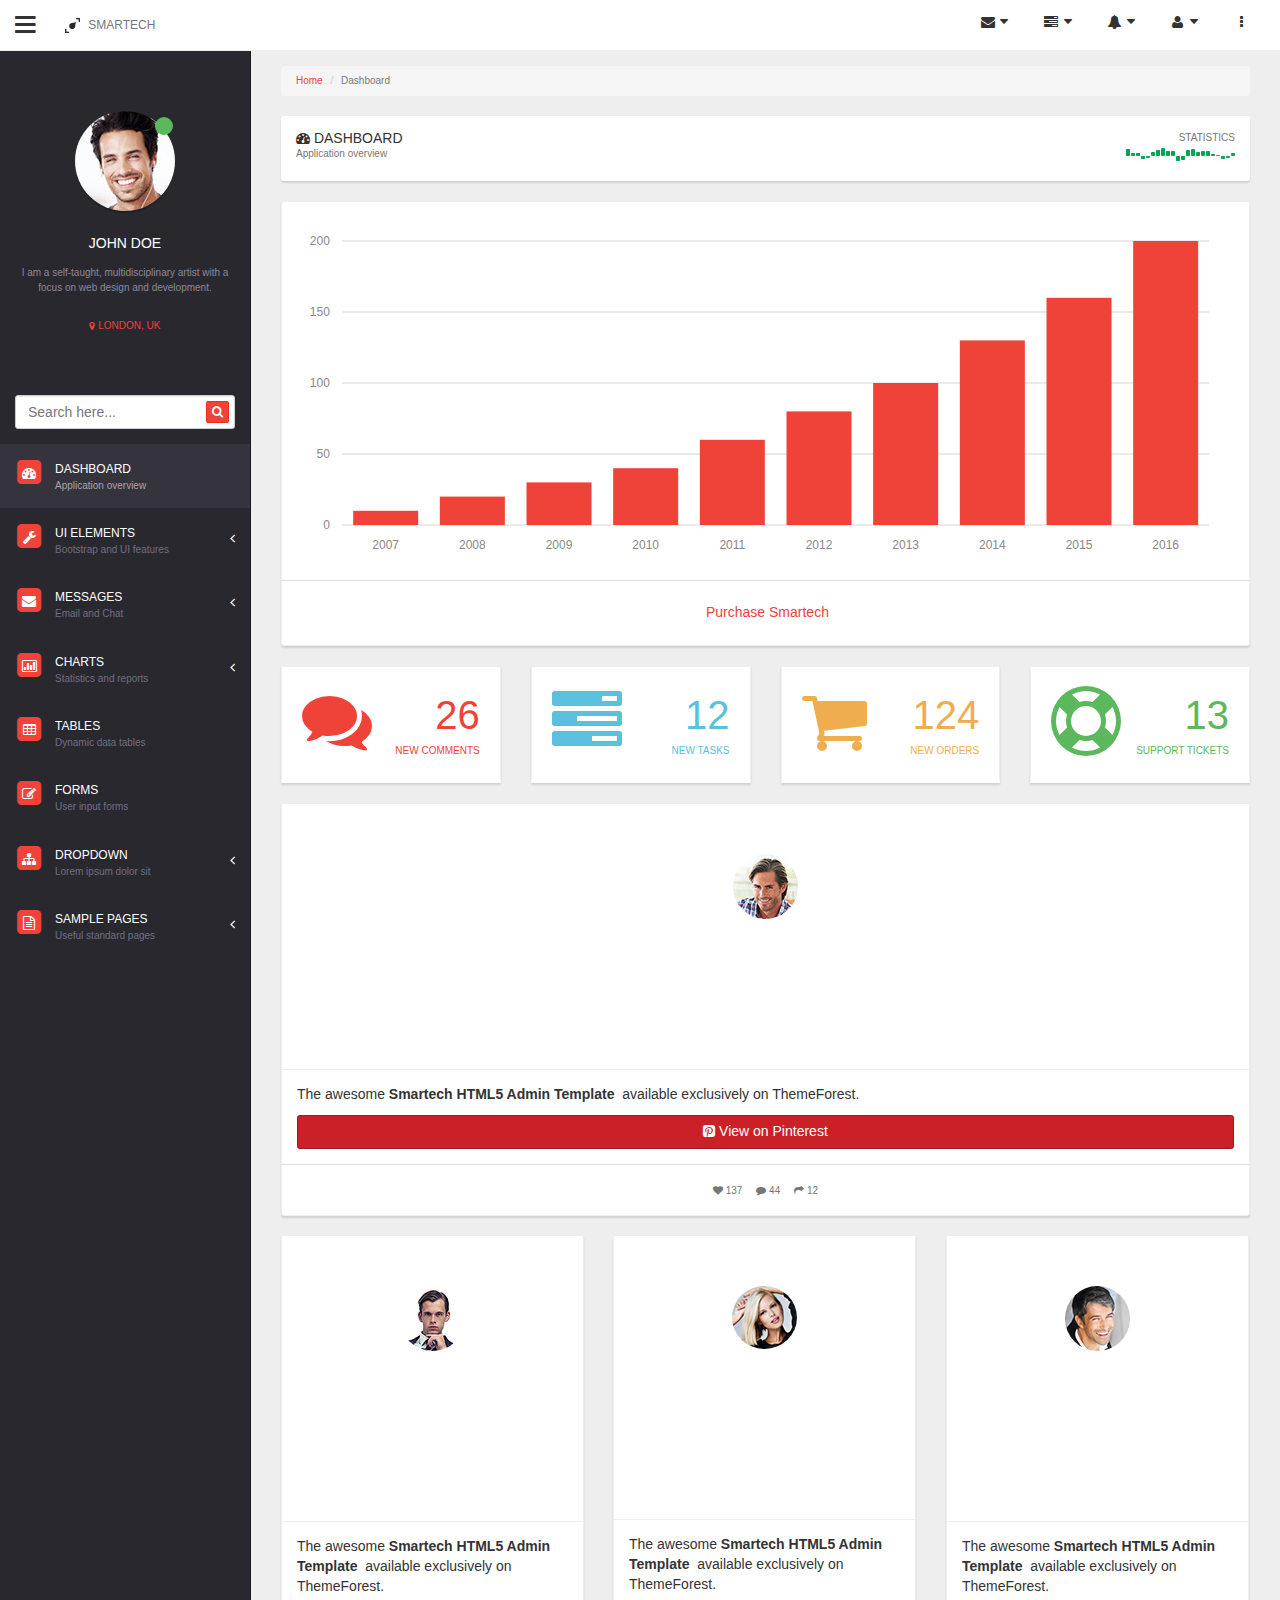
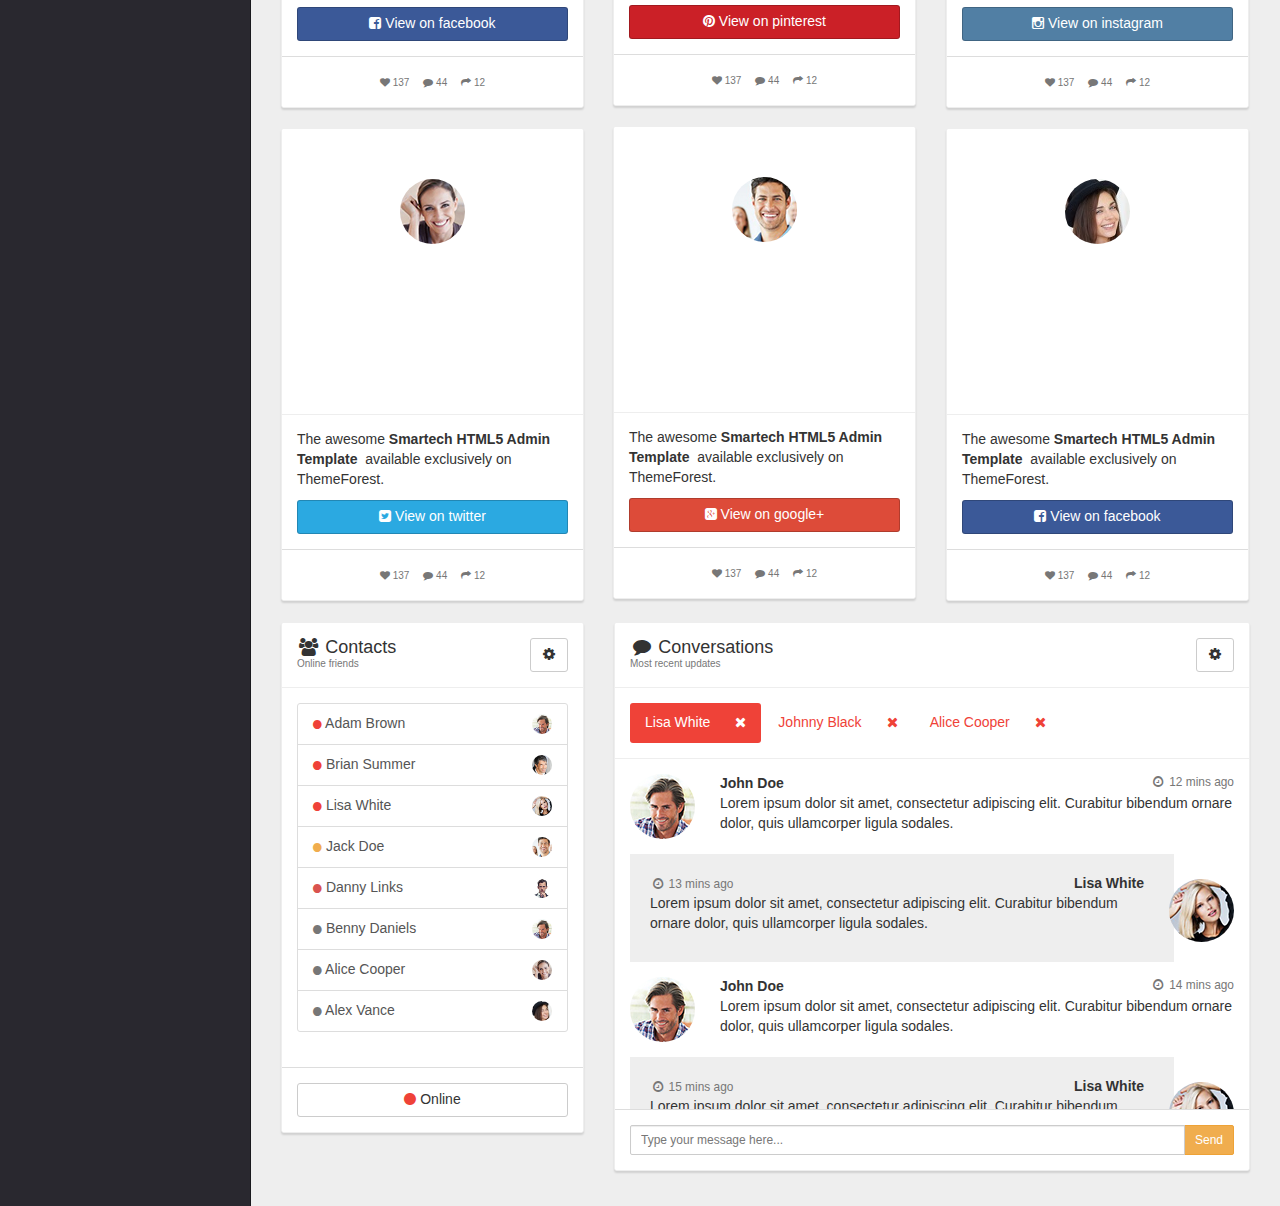
==== index.html @ 8e0b8023 "intial commit" ====
<!DOCTYPE html>
<html lang="en">

    <head>

        <meta charset="utf-8">
        <meta http-equiv="X-UA-Compatible" content="IE=edge">
        <meta name="viewport" content="width=device-width, initial-scale=1">
        <meta name="description" content="">
        <meta name="author" content="Alex Grozav">

        <title>Smartech - Responsive Admin Template</title>

        <!-- Favicon -->
        <link rel="shortcut icon" href="favicon.ico" type="image/x-icon">
        <link rel="icon" href="favicon.ico" type="image/x-icon">

        <!-- Bootstrap Core CSS -->
        <link href="css/bootstrap.css" rel="stylesheet">
        <link href="css/plugins/social-buttons.css" rel="stylesheet">


        <!-- MetisMenu CSS -->
        <link href="css/plugins/metisMenu/metisMenu.min.css" rel="stylesheet">

        <!-- Timeline CSS -->
        <link href="css/plugins/timeline.css" rel="stylesheet">

        <!-- Custom CSS -->
        <link href="css/smartech.css" rel="stylesheet">

        <!-- Morris Charts CSS -->
        <link href="css/plugins/morris.css" rel="stylesheet">

        <!-- Custom Fonts -->
        <link href="font-awesome/css/font-awesome.min.css" rel="stylesheet" type="text/css">

        <!-- Animate CSS -->
        <link href="css/animate.css" rel="stylesheet">

        <!-- HTML5 Shim and Respond.js IE8 support of HTML5 elements and media queries -->
        <!-- WARNING: Respond.js doesn't work if you view the page via file:// -->
        <!--[if lt IE 9]>
            <script src="https://oss.maxcdn.com/libs/html5shiv/3.7.0/html5shiv.js"></script>
            <script src="https://oss.maxcdn.com/libs/respond.js/1.4.2/respond.min.js"></script>
        <![endif]-->

    </head>

    <body>

        <div id="wrapper">

            <!-- Navigation -->
            <nav class="navbar navbar-default navbar-static-top" role="navigation" style="margin-bottom: 0">
                <div class="navbar-header">
                    <button type="button" class="navbar-toggle" data-toggle="collapse" data-target=".navbar-collapse">
                        <span class="sr-only">Toggle navigation</span>
                        <span class="icon-bar"></span>
                        <span class="icon-bar"></span>
                        <span class="icon-bar"></span>
                    </button>
                    <a class="sidebar-toggle hidden-xs" href="javascript:void(0);"><i class="fa fa-bars fa-2x"></i></a>
                    <a class="navbar-brand" href="index.html"><img src="img/logo.png" alt="Smartech" /> SMARTECH</a>
                </div>
                <!-- /.navbar-header -->

                <ul class="nav navbar-top-links navbar-right">
                    <li class="dropdown">
                        <a class="dropdown-toggle" data-toggle="dropdown" href="#">
                            <i class="fa fa-envelope fa-fw"></i> <i class="fa fa-caret-down"></i>
                        </a>
                        <ul class="dropdown-menu dropdown-messages">
                            <li>
                                <a href="#">
                                    <div class="media">
                                        <div class="pull-left">
                                            <img class="media-object img-circle" src="img/profile-6.jpg" alt="Message Profile Picture">
                                        </div>
                                        <div class="media-body">
                                            <div>
                                                <strong>John Smith</strong>
                                            </div>
                                            <div class="dropdown-messages-excerpt">Lorem ipsum dolor sit amet, consectetur adipiscing elit. </div>
                                            <span class="dropdown-small pull-right text-muted">
                                                <em>3 hours</em>
                                            </span>
                                        </div>
                                    </div>
                                </a>
                            </li>
                            <li class="divider"></li>
                            <li>
                                <a href="#">
                                    <div class="media">
                                        <div class="pull-left">
                                            <img class="media-object img-circle" src="img/profile-2.jpg" alt="Message Profile Picture">
                                        </div>
                                        <div class="media-body">
                                            <div>
                                                <strong>John Smith</strong>
                                            </div>
                                            <div class="dropdown-messages-excerpt">Lorem ipsum dolor sit amet, consectetur adipiscing elit. </div>
                                            <span class="dropdown-small pull-right text-muted">
                                                <em>Yesterday</em>
                                            </span>
                                        </div>
                                    </div>
                                </a>
                            </li>
                            <li class="divider"></li>
                            <li>
                                <a href="#">
                                    <div class="media">
                                        <div class="pull-left">
                                            <img class="media-object img-circle" src="img/profile-3.jpg" alt="Message Profile Picture">
                                        </div>
                                        <div class="media-body">
                                            <div>
                                                <strong>John Smith</strong>
                                            </div>
                                            <div class="dropdown-messages-excerpt">Lorem ipsum dolor sit amet, consectetur adipiscing elit. </div>
                                            <span class="dropdown-small pull-right text-muted">
                                                <em>Yesterday</em>
                                            </span>
                                        </div>
                                    </div>
                                </a>
                            </li>
                            <li class="divider"></li>
                            <li>
                                <a class="text-center dropdown-button" href="inbox.html">
                                    Read All Messages
                                    <i class="fa fa-angle-right"></i>
                                </a>
                            </li>
                        </ul>
                        <!-- /.dropdown-messages -->
                    </li>
                    <!-- /.dropdown -->
                    <li class="dropdown">
                        <a class="dropdown-toggle" data-toggle="dropdown" href="#">
                            <i class="fa fa-tasks fa-fw"></i> <i class="fa fa-caret-down"></i>
                        </a>
                        <ul class="dropdown-menu dropdown-tasks">
                            <li>
                                <a href="#">
                                    <div>
                                        <p>
                                            <strong>Task 1</strong>
                                            <span class="dropdown-small pull-right text-muted">40% Complete</span>
                                        </p>
                                        <div class="progress progress-sm progress-striped active">
                                            <div class="progress-bar progress-bar-danger" role="progressbar" aria-valuenow="40" aria-valuemin="0" aria-valuemax="100" style="width: 40%">
                                                <span class="sr-only">40% Complete (success)</span>
                                            </div>
                                        </div>
                                    </div>
                                </a>
                            </li>
                            <li class="divider"></li>
                            <li>
                                <a href="#">
                                    <div>
                                        <p>
                                            <strong>Task 2</strong>
                                            <span class="dropdown-small pull-right text-muted">20% Complete</span>
                                        </p>
                                        <div class="progress progress-sm progress-striped active">
                                            <div class="progress-bar progress-bar-success" role="progressbar" aria-valuenow="20" aria-valuemin="0" aria-valuemax="100" style="width: 20%">
                                                <span class="sr-only">20% Complete</span>
                                            </div>
                                        </div>
                                    </div>
                                </a>
                            </li>
                            <li class="divider"></li>
                            <li>
                                <a href="#">
                                    <div>
                                        <p>
                                            <strong>Task 3</strong>
                                            <span class="dropdown-small pull-right text-muted">60% Complete</span>
                                        </p>
                                        <div class="progress progress-sm progress-striped active">
                                            <div class="progress-bar progress-bar-warning" role="progressbar" aria-valuenow="60" aria-valuemin="0" aria-valuemax="100" style="width: 60%">
                                                <span class="sr-only">60% Complete (warning)</span>
                                            </div>
                                        </div>
                                    </div>
                                </a>
                            </li>
                            <li class="divider"></li>
                            <li>
                                <a href="#">
                                    <div>
                                        <p>
                                            <strong>Task 4</strong>
                                            <span class="dropdown-small pull-right text-muted">80% Complete</span>
                                        </p>
                                        <div class="progress progress-sm progress-striped active">
                                            <div class="progress-bar progress-bar-info" role="progressbar" aria-valuenow="80" aria-valuemin="0" aria-valuemax="100" style="width: 80%">
                                                <span class="sr-only">80% Complete (danger)</span>
                                            </div>
                                        </div>
                                    </div>
                                </a>
                            </li>
                            <li class="divider"></li>
                            <li>
                                <a class="text-center dropdown-button" href="#">
                                    See All Tasks
                                    <i class="fa fa-angle-right"></i>
                                </a>
                            </li>
                        </ul>
                        <!-- /.dropdown-tasks -->
                    </li>
                    <!-- /.dropdown -->
                    <li class="dropdown">
                        <a class="dropdown-toggle" data-toggle="dropdown" href="#">
                            <i class="fa fa-bell fa-fw"></i> <i class="fa fa-caret-down"></i>
                        </a>
                        <ul class="dropdown-menu dropdown-alerts">
                            <li>
                                <a href="#">
                                    <div>
                                        <i class="fa fa-comment fa-fw"></i> New Comment
                                        <span class="dropdown-small pull-right text-muted small">4 minutes ago</span>
                                    </div>
                                </a>
                            </li>
                            <li class="divider"></li>
                            <li>
                                <a href="#">
                                    <div>
                                        <i class="fa fa-twitter fa-fw"></i> 3 New Followers
                                        <span class="dropdown-small pull-right text-muted small">12 minutes ago</span>
                                    </div>
                                </a>
                            </li>
                            <li class="divider"></li>
                            <li>
                                <a href="#">
                                    <div>
                                        <i class="fa fa-envelope fa-fw"></i> Message Sent
                                        <span class="dropdown-small pull-right text-muted small">4 minutes ago</span>
                                    </div>
                                </a>
                            </li>
                            <li class="divider"></li>
                            <li>
                                <a href="#">
                                    <div>
                                        <i class="fa fa-tasks fa-fw"></i> New Task
                                        <span class="dropdown-small pull-right text-muted small">4 minutes ago</span>
                                    </div>
                                </a>
                            </li>
                            <li class="divider"></li>
                            <li>
                                <a href="#">
                                    <div>
                                        <i class="fa fa-upload fa-fw"></i> Server Rebooted
                                        <span class="pull-right text-muted small">4 minutes ago</span>
                                    </div>
                                </a>
                            </li>
                            <li class="divider"></li>
                            <li>
                                <a class="text-center dropdown-button" href="#">
                                    See All Alerts
                                    <i class="fa fa-angle-right"></i>
                                </a>
                            </li>
                        </ul>
                        <!-- /.dropdown-alerts -->
                    </li>
                    <!-- /.dropdown -->
                    <li class="dropdown">
                        <a class="dropdown-toggle" data-toggle="dropdown" href="#">
                            <i class="fa fa-user fa-fw"></i> <i class="fa fa-caret-down"></i>
                        </a>
                        <ul class="dropdown-menu dropdown-user">
                            <li><a href="#"><i class="fa fa-user fa-fw"></i> User Profile</a>
                            </li>
                            <li><a href="#"><i class="fa fa-gear fa-fw"></i> Settings</a>
                            </li>
                            <li class="divider"></li>
                            <li><a href="login.html" class="dropdown-button"><i class="fa fa-sign-out fa-fw"></i> Logout</a>
                            </li>
                        </ul>
                        <!-- /.dropdown-user -->
                    </li>
                    <!-- /.dropdown -->

                    <li>
                        <a id="toggle-right-sidebar" href="#">
                            <i class="fa fa-ellipsis-v fa-fw"></i>
                        </a>
                        <!-- /.dropdown-user -->
                    </li>
                    <!-- /.dropdown -->
                </ul>
                <!-- /.navbar-top-links -->


                <div class="sidebar-right">
                    <div class="sidebar-right-content">
                        <h5 class="sidebar-right-heading sidebar-right-heading-first text-uppercase text-xs">Contacts</h5>

                        <ul class="list-unstyled margin-none">
                            <li class="sidebar-contact-wrapper"> 
                                <a class="sidebar-contact" href="#">
                                    <img src="img/profile-6.jpg" height="20" width="20" class="img-circle pull-right">
                                    <i class="fa fa-circle text-xs text-primary"></i>
                                    Adam Brown
                                </a>
                            </li>
                            <li class="sidebar-contact-wrapper">
                                <a class="sidebar-contact" href="#">
                                    <img src="img/profile-3.jpg" height="20" width="20" class="img-circle pull-right">
                                    <i class="fa fa-circle text-xs text-primary"></i>
                                    Brian Summer
                                </a>
                            </li>
                            <li class="sidebar-contact-wrapper">
                                <a class="sidebar-contact" href="#">
                                    <img src="img/profile-2.jpg" height="20" width="20" class="img-circle pull-right">
                                    <i class="fa fa-circle text-xs text-primary"></i>
                                    Lisa White
                                </a>
                            </li>
                            <li class="sidebar-contact-wrapper">
                                <a class="sidebar-contact" href="#">
                                    <img src="img/profile-4.jpg" height="20" width="20" class="img-circle pull-right">
                                    <i class="fa fa-circle text-xs text-warning"></i>
                                    Jack Doe
                                </a>
                            </li>
                            <li class="sidebar-contact-wrapper">
                                <a class="sidebar-contact" href="#">
                                    <img src="img/profile-5.jpg" height="20" width="20" class="img-circle pull-right">
                                    <i class="fa fa-circle text-xs text-danger"></i>
                                    Danny Links
                                </a>
                            </li>
                            <li class="sidebar-contact-wrapper">
                                <a class="sidebar-contact" href="#">
                                    <img src="img/profile-7.jpg" height="20" width="20" class="img-circle pull-right">
                                    <i class="fa fa-circle text-xs text-muted"></i>
                                    Alice Cooper
                                </a>
                            </li>
                            <li class="sidebar-contact-wrapper">
                                <a class="sidebar-contact" href="#">
                                    <img src="img/profile-8.jpg" height="20" width="20" class="img-circle pull-right">
                                    <i class="fa fa-circle text-xs text-muted"></i>
                                    Alex Vance
                                </a>
                            </li>
                        </ul>

                        <h5 class="sidebar-right-heading text-uppercase text-xs">Unfinished Tasks</h5>
                        <ul class="list-unstyled margin-top">
                            <li>
                                <div>
                                    <p>
                                        <strong>Task 1</strong>
                                        <span class="dropdown-small pull-right text-muted">40% Complete</span>
                                    </p>
                                    <div class="progress progress-xs progress-striped active">
                                        <div class="progress-bar progress-bar-success" role="progressbar" aria-valuenow="40" aria-valuemin="0" aria-valuemax="100" style="width: 40%">
                                            <span class="sr-only">40% Complete (success)</span>
                                        </div>
                                    </div>
                                </div>
                            </li>
                            <li>
                                <div>
                                    <p>
                                        <strong>Task 2</strong>
                                        <span class="dropdown-small pull-right text-muted">20% Complete</span>
                                    </p>
                                    <div class="progress progress-xs progress-striped active">
                                        <div class="progress-bar progress-bar-info" role="progressbar" aria-valuenow="20" aria-valuemin="0" aria-valuemax="100" style="width: 20%">
                                            <span class="sr-only">20% Complete</span>
                                        </div>
                                    </div>
                                </div>
                            </li>
                            <li>
                                <div>
                                    <p>
                                        <strong>Task 3</strong>
                                        <span class="dropdown-small pull-right text-muted">60% Complete</span>
                                    </p>
                                    <div class="progress progress-xs progress-striped active">
                                        <div class="progress-bar progress-bar-warning" role="progressbar" aria-valuenow="60" aria-valuemin="0" aria-valuemax="100" style="width: 60%">
                                            <span class="sr-only">60% Complete (warning)</span>
                                        </div>
                                    </div>
                                </div>
                            </li>
                            <li>
                                <div>
                                    <p>
                                        <strong>Task 4</strong>
                                        <span class="dropdown-small pull-right text-muted">80% Complete</span>
                                    </p>
                                    <div class="progress progress-xs progress-striped active">
                                        <div class="progress-bar progress-bar-danger" role="progressbar" aria-valuenow="80" aria-valuemin="0" aria-valuemax="100" style="width: 80%">
                                            <span class="sr-only">80% Complete (danger)</span>
                                        </div>
                                    </div>
                                </div>
                            </li>
                        </ul>
                        <h5 class="sidebar-right-heading text-uppercase text-xs">Recent Activities</h5>
                        <div>
                            <uL class="list-unstyled">
                                <li class="sidebar-notification">
                                    <a href="#">
                                        <i class="fa fa-comment fa-fw"></i> New Comment
                                    </a>
                                </li>
                                <li class="sidebar-notification">
                                    <a href="#">
                                        <i class="fa fa-twitter fa-fw"></i> 3 New Followers
                                    </a>
                                </li>
                                <li class="sidebar-notification">
                                    <a href="#">
                                        <i class="fa fa-envelope fa-fw"></i> Message Sent
                                    </a>
                                </li>
                                <li class="sidebar-notification">
                                    <a href="#">
                                        <i class="fa fa-tasks fa-fw"></i> New Task
                                    </a>
                                </li>
                                <li class="sidebar-notification">
                                    <a href="#">
                                        <i class="fa fa-upload fa-fw"></i> Server Rebooted
                                    </a>
                                </li>
                                <li class="sidebar-notification">
                                    <a href="#">
                                        <i class="fa fa-warning fa-fw"></i> Server Not Responding
                                    </a>
                                </li>
                                <li class="sidebar-notification">
                                    <a href="#">
                                        <i class="fa fa-shopping-cart fa-fw"></i> New Order Placed
                                    </a>
                                </li>
                                <li class="sidebar-notification">
                                    <a href="#">
                                        <i class="fa fa-money fa-fw"></i> Payment Received
                                    </a>
                                </li>
                            </ul>
                        </div>
                    </div>
                </div>

                <div class="navbar-default sidebar" role="navigation">
                    <div class="sidebar-nav navbar-collapse">
                        <ul class="nav" id="side-menu">
                            <li class="sidebar-profile text-center">
                                <span class="sidebar-profile-picture">
                                    <span class="sidebar-profile-status"></span>
                                    <img src="img/profile.jpg" alt="Profile Picture"/>
                                </span>
                                <h3 class="sidebar-profile-name">JOHN DOE</h3>
                                <p class="sidebar-profile-description">
                                    I am a self-taught, multidisciplinary artist 
                                    with a focus on web design and development.
                                </p>
                                <span class="sidebar-profile-location text-primary"><i class="fa fa-map-marker"></i> London, UK</span>
                            </li>                            
                            <li class="sidebar-search">
                                <a class="sidebar-search-collapse" href="javascript:void(0);">
                                    <span class="sidebar-item-icon fa-stack">
                                        <i class="fa fa-square fa-stack-2x text-primary"></i>
                                        <i class="fa fa-search fa-stack-1x fa-inverse"></i>
                                    </span>
                                    <span class="sidebar-item-title">Dashboard</span>
                                    <span class="sidebar-item-subtitle">Application overview</span>
                                </a>
                                <button class="btn btn-primary btn-xs sidebar-search-button" type="button">
                                    <i class="fa fa-search"></i>
                                </button>
                                <input type="text" class="form-control" placeholder="Search here...">
                                <!-- /input-group -->
                            </li>
                            <li>
                                <a class="active" href="index.html">
                                    <span class="sidebar-item-icon fa-stack">
                                        <i class="fa fa-square fa-stack-2x text-primary"></i>
                                        <i class="fa fa-dashboard fa-stack-1x fa-inverse"></i>
                                    </span>
                                    <span class="sidebar-item-title">Dashboard</span>
                                    <span class="sidebar-item-subtitle">Application overview</span>
                                </a>
                            </li>
                            <li>
                                <a href="#">
                                    <span class="sidebar-item-icon fa-stack ">
                                        <i class="fa fa-square fa-stack-2x text-primary"></i>
                                        <i class="fa fa-wrench fa-stack-1x fa-inverse"></i>
                                    </span>
                                    <span class="sidebar-item-arrow fa arrow"></span>
                                    <span class="sidebar-item-title">UI Elements</span>
                                    <span class="sidebar-item-subtitle">Bootstrap and UI features</span>
                                </a>
                                <ul class="nav nav-second-level">
                                    <li>
                                        <a href="panels-wells.html">Panels and Wells</a>
                                    </li>
                                    <li>
                                        <a href="buttons.html">Buttons</a>
                                    </li>
                                    <li>
                                        <a href="notifications.html">Notifications</a>
                                    </li>
                                    <li>
                                        <a href="typography.html">Typography</a>
                                    </li>
                                    <li>
                                        <a href="grid.html">Grid</a>
                                    </li>
                                </ul>
                                <!-- /.nav-second-level -->
                            </li>
                            <li>
                                <a href="#">
                                    <span class="sidebar-item-icon fa-stack ">
                                        <i class="fa fa-square fa-stack-2x text-primary"></i>
                                        <i class="fa fa-envelope fa-stack-1x fa-inverse"></i>
                                    </span>
                                    <span class="sidebar-item-arrow fa arrow"></span>
                                    <span class="sidebar-item-title">Messages</span>
                                    <span class="sidebar-item-subtitle">Email and Chat</span>
                                </a>
                                <ul class="nav nav-second-level">
                                    <li>
                                        <a href="inbox.html">Inbox</a>
                                    </li>
                                    <li>
                                        <a href="compose.html">Compose</a>
                                    </li>
                                    <li>
                                        <a href="chat.html">Chat</a>
                                    </li>
                                    <li>
                                        <a href="inbox-single.html">View Message</a>
                                    </li>
                                </ul>
                                <!-- /.nav-second-level -->
                            </li>
                            <li>
                                <a href="#">
                                    <span class="sidebar-item-icon fa-stack ">
                                        <i class="fa fa-square fa-stack-2x text-primary"></i>
                                        <i class="fa fa-bar-chart-o fa-stack-1x fa-inverse"></i>
                                    </span>
                                    <span class="sidebar-item-arrow fa arrow"></span>
                                    <span class="sidebar-item-title">Charts</span>
                                    <span class="sidebar-item-subtitle">Statistics and reports</span>
                                </a>
                                <ul class="nav nav-second-level">
                                    <li>
                                        <a href="flot.html">Flot Charts</a>
                                    </li>
                                    <li>
                                        <a href="morris.html">Morris.js Charts</a>
                                    </li>
                                </ul>
                                <!-- /.nav-second-level -->
                            </li>
                            <li>
                                <a href="tables.html">
                                    <span class="sidebar-item-icon fa-stack">
                                        <i class="fa fa-square fa-stack-2x text-primary"></i>
                                        <i class="fa fa-table fa-stack-1x fa-inverse"></i>
                                    </span>
                                    <span class="sidebar-item-title">Tables</span>
                                    <span class="sidebar-item-subtitle">Dynamic data tables</span>
                                </a>
                            </li>
                            <li>
                                <a href="forms.html">
                                    <span class="sidebar-item-icon fa-stack">
                                        <i class="fa fa-square fa-stack-2x text-primary"></i>
                                        <i class="fa fa-edit fa-stack-1x fa-inverse"></i>
                                    </span>
                                    <span class="sidebar-item-title">Forms</span>
                                    <span class="sidebar-item-subtitle">User input forms</span>
                                </a>
                            </li>
                            <li>
                                <a href="#">
                                    <span class="sidebar-item-icon fa-stack ">
                                        <i class="fa fa-square fa-stack-2x text-primary"></i>
                                        <i class="fa fa-sitemap fa-stack-1x fa-inverse"></i>
                                    </span>
                                    <span class="sidebar-item-arrow fa arrow"></span>
                                    <span class="sidebar-item-title">Dropdown</span>
                                    <span class="sidebar-item-subtitle">Lorem ipsum dolor sit</span>
                                </a>
                                <ul class="nav nav-second-level">
                                    <li>
                                        <a href="#">Second Level Item</a>
                                    </li>
                                    <li>
                                        <a href="#">Second Level Item</a>
                                    </li>
                                    <li>
                                        <a href="#">Third Level <span class="fa arrow"></span></a>
                                        <ul class="nav nav-third-level">
                                            <li>
                                                <a href="#">Third Level Item</a>
                                            </li>
                                            <li>
                                                <a href="#">Third Level Item</a>
                                            </li>
                                            <li>
                                                <a href="#">Third Level Item</a>
                                            </li>
                                            <li>
                                                <a href="#">Third Level Item</a>
                                            </li>
                                        </ul>
                                        <!-- /.nav-third-level -->
                                    </li>
                                </ul>
                                <!-- /.nav-second-level -->
                            </li>
                            <li>
                                <a href="#">
                                    <span class="sidebar-item-icon fa-stack">
                                        <i class="fa fa-square fa-stack-2x text-primary"></i>
                                        <i class="fa fa-file-text-o fa-stack-1x fa-inverse"></i>
                                    </span>
                                    <span class="sidebar-item-arrow fa arrow"></span>
                                    <span class="sidebar-item-title">Sample Pages</span>
                                    <span class="sidebar-item-subtitle">Useful standard pages</span>
                                </a>
                                <ul class="nav nav-second-level">
                                    <li>
                                        <a href="blank.html">Blank Page</a>
                                    </li>
                                    <li>
                                        <a href="login.html">Login Page</a>
                                    </li>
                                    <li>
                                        <a href="timeline.html">Timeline</a>
                                    </li>
                                    <li>
                                        <a href="fullcalendar.html">Calendar</a>
                                    </li>
                                    <li>
                                        <a href="wysiwyg.html">WYSIWYG</a>
                                    </li>
                                </ul>
                                <!-- /.nav-second-level -->
                            </li>
                        </ul>
                    </div>
                    <!-- /.sidebar-collapse -->
                </div>
                <!-- /.navbar-static-side -->
            </nav>

            <div id="page-wrapper">

                <div>
                    <div class="row">
                        <div class="col-lg-12">
                            <ol class="breadcrumb text-xs">
                                <li><a href="#">Home</a></li>
                                <li class="active">Dashboard</li>
                            </ol>

                            <div class="panel panel-primary">
                                <div class="panel-body">
                                    <div class="pull-right">
                                        <p class="text-right text-uppercase text-muted text-xs margin-none">Statistics</p>
                                        <div id="page-title-statistics"></div>
                                    </div>
                                    <h5 class="text-uppercase margin-none"><i class="fa fa-dashboard"></i> Dashboard</h5>
                                    <p class="text-muted text-xs margin-none">Application overview</p>
                                </div>
                            </div>

                            <div class="row">
                                <div class="col-md-12">
                                    <div class="panel panel-default">
                                        <div class="panel-body">
                                            <div id="maingraph"></div>
                                        </div>
                                        <div class="panel-footer">
                                            <a class="btn btn-block" href="http://themeforest.net/item/blueberry-responsive-admin-template/8523591?ref=Grozav">
                                                <i class="fa fa-download-cloud"></i> Purchase Smartech
                                            </a>
                                        </div>
                                    </div>
                                </div>
                            </div>

                            <div class="row">
                                <div class="col-lg-3 col-md-6 col-sm-6">
                                    <div class="panel panel-default  box-white panel-status">
                                        <div class="panel-body padding-none">
                                            <a href="#">
                                                <div class="row">
                                                    <div class="col-xs-3">
                                                        <i class="fa fa-comments fa-5x panel-status-icon"></i>
                                                    </div>
                                                    <div class="col-xs-9 text-right">
                                                        <div class="huge">26</div>
                                                        <div class="text-uppercase text-xs">New Comments</div>
                                                    </div>
                                                </div>
                                            </a>
                                        </div>
                                    </div>
                                </div>
                                <div class="col-lg-3 col-md-6 col-sm-6">
                                    <div class="panel panel-default box-white panel-status panel-info">
                                        <div class="panel-body padding-none">
                                            <a href="#">
                                                <div class="row">
                                                    <div class="col-xs-3">
                                                        <i class="fa fa-tasks fa-5x panel-status-icon"></i>
                                                    </div>
                                                    <div class="col-xs-9 text-right text-info">
                                                        <div class="huge">12</div>
                                                        <div class="text-uppercase text-xs">New Tasks</div>
                                                    </div>
                                                </div>
                                            </a>
                                        </div>
                                    </div>
                                </div>
                                <div class="col-lg-3 col-md-6 col-sm-6">
                                    <div class="panel panel-default  box-white panel-status panel-warning">
                                        <div class="panel-body padding-none">
                                            <a href="#">
                                                <div class="row">
                                                    <div class="col-xs-3">
                                                        <i class="fa fa-shopping-cart fa-5x panel-status-icon"></i>
                                                    </div>
                                                    <div class="col-xs-9 text-right text-warning">
                                                        <div class="huge">124</div>
                                                        <div class="text-uppercase text-xs">New Orders</div>
                                                    </div>

                                                </div>
                                            </a>
                                        </div>
                                    </div>
                                </div>
                                <div class="col-lg-3 col-md-6 col-sm-6">
                                    <div class="panel panel-default  box-white panel-status panel-success">
                                        <div class="panel-body padding-none">
                                            <a href="#">
                                                <div class="row">
                                                    <div class="col-xs-3">
                                                        <i class="fa fa-support fa-5x panel-status-icon"></i>
                                                    </div>
                                                    <div class="col-xs-9 text-right text-success">
                                                        <div class="huge">13</div>
                                                        <div class="text-uppercase text-xs">Support Tickets</div>
                                                    </div>

                                                </div>
                                            </a>
                                        </div>
                                    </div>
                                </div>
                            </div>
                        </div>
                    </div>

                    <div class="post-social-wrapper clearfix">
                        <div class="col-md-12 post-social-item">
                            <div class="panel panel-default">
                                <div class="panel-heading padding-none">
                                    <div class="post-social post-social-xs" id="post-social-5">
                                        <div class="text-center padding-all">
                                            <div class="textbox post-social-title text-white ">
                                                <img src="img/profile-6.jpg" class="img-circle"/>
                                            </div>
                                            <div class="textbox text-white text-uppercase margin-top margin-bottom">
                                                Alex Brown
                                            </div>
                                            <ul class="list-inline">
                                                <li><a class="post-social-tag" href="#">#Smartech</a></li>
                                                <li><a class="post-social-tag" href="#">#admin</a></li>
                                                <li><a class="post-social-tag" href="#">#awesome</a></li>
                                                <li><a class="post-social-tag" href="#">#design</a></li>
                                                <li><a class="post-social-tag" href="#">#webdev</a></li>
                                                <li><a class="post-social-tag" href="#">#quality</a></li>
                                            </ul>
                                        </div>
                                    </div>
                                </div>
                                <div class="panel-body">
                                    <p>
                                        The awesome
                                        <strong>
                                            Smartech HTML5 Admin Template&nbsp;
                                        </strong>
                                        available exclusively&nbsp;on ThemeForest.
                                    </p>
                                    <a class="btn btn-md btn-pinterest btn-block" href="#">
                                        <i class="fa fa-pinterest-square"></i> View on Pinterest
                                    </a>
                                </div>
                                <div class="panel-footer">
                                    <ul class="list-inline post-social-status text-center">
                                        <li><a href="#" class="text-xs"><i class="fa fa-heart"></i> 137</a></li>
                                        <li><a href="#" class="text-xs"><i class="fa fa-comment"></i> 44</a></li>
                                        <li><a href="#" class="text-xs"><i class="fa fa-share"></i> 12</a></li>
                                    </ul>
                                </div>
                            </div>
                        </div>
                        <div class="col-md-4 post-social-item">
                            <div class="panel panel-default">
                                <div class="panel-heading padding-none">
                                    <div class="post-social post-social-xs" id="post-social-1">
                                        <div class="text-center padding-all">
                                            <div class="textbox post-social-title text-white ">
                                                <img src="img/profile-5.jpg" class="img-circle"/>
                                            </div>
                                            <div class="textbox text-white text-uppercase margin-top margin-bottom">
                                                Daniel Huffman
                                            </div>
                                            <ul class="list-inline">
                                                <li><a class="post-social-tag" href="#">#Smartech</a></li>
                                                <li><a class="post-social-tag" href="#">#admin</a></li>
                                                <li><a class="post-social-tag" href="#">#awesome</a></li>
                                                <li><a class="post-social-tag" href="#">#design</a></li>
                                                <li><a class="post-social-tag" href="#">#webdev</a></li>
                                                <li><a class="post-social-tag" href="#">#quality</a></li>
                                            </ul>
                                        </div>
                                    </div>
                                </div>
                                <div class="panel-body">
                                    <p>
                                        The awesome
                                        <strong>
                                            Smartech HTML5 Admin Template&nbsp;
                                        </strong>
                                        available exclusively&nbsp;on ThemeForest.
                                    </p>
                                    <a class="btn btn-md btn-facebook btn-block" href="#">
                                        <i class="fa fa-facebook-square"></i> View on facebook
                                    </a>
                                </div>
                                <div class="panel-footer">
                                    <ul class="list-inline post-social-status text-center">
                                        <li><a href="#" class="text-xs"><i class="fa fa-heart"></i> 137</a></li>
                                        <li><a href="#" class="text-xs"><i class="fa fa-comment"></i> 44</a></li>
                                        <li><a href="#" class="text-xs"><i class="fa fa-share"></i> 12</a></li>
                                    </ul>
                                </div>
                            </div>
                        </div>
                        <div class="col-md-4 post-social-item">
                            <div class="panel panel-default">
                                <div class="panel-heading padding-none">
                                    <div class="post-social post-social-xs" id="post-social-2">
                                        <div class="text-center padding-all">
                                            <div class="textbox post-social-title text-white ">
                                                <img src="img/profile-2.jpg" class="img-circle"/>
                                            </div>
                                            <div class="textbox text-white text-uppercase margin-top margin-bottom">
                                                Alice House
                                            </div>
                                            <ul class="list-inline">
                                                <li><a class="post-social-tag" href="#">#Smartech</a></li>
                                                <li><a class="post-social-tag" href="#">#admin</a></li>
                                                <li><a class="post-social-tag" href="#">#awesome</a></li>
                                                <li><a class="post-social-tag" href="#">#design</a></li>
                                                <li><a class="post-social-tag" href="#">#webdev</a></li>
                                                <li><a class="post-social-tag" href="#">#quality</a></li>
                                            </ul>
                                        </div>
                                    </div>
                                </div>
                                <div class="panel-body">
                                    <p>
                                        The awesome
                                        <strong>
                                            Smartech HTML5 Admin Template&nbsp;
                                        </strong>
                                        available exclusively&nbsp;on ThemeForest.
                                    </p>
                                    <a class="btn btn-md btn-pinterest btn-block" href="#">
                                        <i class="fa fa-pinterest"></i> View on pinterest
                                    </a>
                                </div>
                                <div class="panel-footer">
                                    <ul class="list-inline post-social-status text-center">
                                        <li><a href="#" class="text-xs"><i class="fa fa-heart"></i> 137</a></li>
                                        <li><a href="#" class="text-xs"><i class="fa fa-comment"></i> 44</a></li>
                                        <li><a href="#" class="text-xs"><i class="fa fa-share"></i> 12</a></li>
                                    </ul>
                                </div>
                            </div>
                        </div>
                        <div class="col-md-4 post-social-item">
                            <div class="panel panel-default">
                                <div class="panel-heading padding-none">
                                    <div class="post-social post-social-xs" id="post-social-3">
                                        <div class="text-center padding-all">
                                            <div class="textbox post-social-title text-white ">
                                                <img src="img/profile-3.jpg" class="img-circle"/>
                                            </div>
                                            <div class="textbox text-white text-uppercase margin-top margin-bottom">
                                                John Kurtis
                                            </div>
                                            <ul class="list-inline">
                                                <li><a class="post-social-tag" href="#">#Smartech</a></li>
                                                <li><a class="post-social-tag" href="#">#admin</a></li>
                                                <li><a class="post-social-tag" href="#">#awesome</a></li>
                                                <li><a class="post-social-tag" href="#">#design</a></li>
                                                <li><a class="post-social-tag" href="#">#webdev</a></li>
                                                <li><a class="post-social-tag" href="#">#quality</a></li>
                                            </ul>
                                        </div>
                                    </div>
                                </div>
                                <div class="panel-body">
                                    <p>
                                        The awesome
                                        <strong>
                                            Smartech HTML5 Admin Template&nbsp;
                                        </strong>
                                        available exclusively&nbsp;on ThemeForest.
                                    </p>
                                    <a class="btn btn-md btn-instagram btn-block" href="#">
                                        <i class="fa fa-instagram"></i> View on instagram
                                    </a>
                                </div>
                                <div class="panel-footer">
                                    <ul class="list-inline post-social-status text-center">
                                        <li><a href="#" class="text-xs"><i class="fa fa-heart"></i> 137</a></li>
                                        <li><a href="#" class="text-xs"><i class="fa fa-comment"></i> 44</a></li>
                                        <li><a href="#" class="text-xs"><i class="fa fa-share"></i> 12</a></li>
                                    </ul>
                                </div>
                            </div>
                        </div>
                        <div class="col-md-4 post-social-item">
                            <div class="panel panel-default">
                                <div class="panel-heading padding-none">
                                    <div class="post-social post-social-xs" id="post-social-8">
                                        <div class="text-center padding-all">
                                            <div class="textbox post-social-title text-white ">
                                                <img src="img/profile-4.jpg" class="img-circle"/>
                                            </div>
                                            <div class="textbox text-white text-uppercase margin-top margin-bottom">
                                                Mark Testa
                                            </div>
                                            <ul class="list-inline">
                                                <li><a class="post-social-tag" href="#">#Smartech</a></li>
                                                <li><a class="post-social-tag" href="#">#admin</a></li>
                                                <li><a class="post-social-tag" href="#">#awesome</a></li>
                                                <li><a class="post-social-tag" href="#">#design</a></li>
                                                <li><a class="post-social-tag" href="#">#webdev</a></li>
                                                <li><a class="post-social-tag" href="#">#quality</a></li>
                                            </ul>
                                        </div>
                                    </div>
                                </div>
                                <div class="panel-body">
                                    <p>
                                        The awesome
                                        <strong>
                                            Smartech HTML5 Admin Template&nbsp;
                                        </strong>
                                        available exclusively&nbsp;on ThemeForest.
                                    </p>
                                    <a class="btn btn-md btn-google-plus btn-block" href="#">
                                        <i class="fa fa-google-plus-square"></i> View on google+
                                    </a>
                                </div>
                                <div class="panel-footer">
                                    <ul class="list-inline post-social-status text-center">
                                        <li><a href="#" class="text-xs"><i class="fa fa-heart"></i> 137</a></li>
                                        <li><a href="#" class="text-xs"><i class="fa fa-comment"></i> 44</a></li>
                                        <li><a href="#" class="text-xs"><i class="fa fa-share"></i> 12</a></li>
                                    </ul>
                                </div>
                            </div>
                        </div>
                        <div class="col-md-4 post-social-item">
                            <div class="panel panel-default">
                                <div class="panel-heading padding-none">
                                    <div class="post-social post-social-xs" id="post-social-6">
                                        <div class="text-center padding-all">
                                            <div class="textbox post-social-title text-white ">
                                                <img src="img/profile-7.jpg" class="img-circle"/>
                                            </div>
                                            <div class="textbox text-white text-uppercase margin-top margin-bottom">
                                                Lisa White
                                            </div>
                                            <ul class="list-inline">
                                                <li><a class="post-social-tag" href="#">#Smartech</a></li>
                                                <li><a class="post-social-tag" href="#">#admin</a></li>
                                                <li><a class="post-social-tag" href="#">#awesome</a></li>
                                                <li><a class="post-social-tag" href="#">#design</a></li>
                                                <li><a class="post-social-tag" href="#">#webdev</a></li>
                                                <li><a class="post-social-tag" href="#">#quality</a></li>
                                            </ul>
                                        </div>
                                    </div>
                                </div>
                                <div class="panel-body">
                                    <p>
                                        The awesome
                                        <strong>
                                            Smartech HTML5 Admin Template&nbsp;
                                        </strong>
                                        available exclusively&nbsp;on ThemeForest.
                                    </p>
                                    <a class="btn btn-md btn-twitter btn-block" href="#">
                                        <i class="fa fa-twitter-square"></i> View on twitter
                                    </a>
                                </div>
                                <div class="panel-footer">
                                    <ul class="list-inline post-social-status text-center">
                                        <li><a href="#" class="text-xs"><i class="fa fa-heart"></i> 137</a></li>
                                        <li><a href="#" class="text-xs"><i class="fa fa-comment"></i> 44</a></li>
                                        <li><a href="#" class="text-xs"><i class="fa fa-share"></i> 12</a></li>
                                    </ul>
                                </div>
                            </div>
                        </div>
                        <div class="col-md-4 post-social-item">
                            <div class="panel panel-default">
                                <div class="panel-heading padding-none">
                                    <div class="post-social post-social-xs" id="post-social-4">
                                        <div class="text-center padding-all">
                                            <div class="textbox post-social-title text-white ">
                                                <img src="img/profile-8.jpg" class="img-circle"/>
                                            </div>
                                            <div class="textbox text-white text-uppercase margin-top margin-bottom">
                                                Lois Lane
                                            </div>
                                            <ul class="list-inline">
                                                <li><a class="post-social-tag" href="#">#Smartech</a></li>
                                                <li><a class="post-social-tag" href="#">#admin</a></li>
                                                <li><a class="post-social-tag" href="#">#awesome</a></li>
                                                <li><a class="post-social-tag" href="#">#design</a></li>
                                                <li><a class="post-social-tag" href="#">#webdev</a></li>
                                                <li><a class="post-social-tag" href="#">#quality</a></li>
                                            </ul>
                                        </div>
                                    </div>
                                </div>
                                <div class="panel-body">
                                    <p>
                                        The awesome
                                        <strong>
                                            Smartech HTML5 Admin Template&nbsp;
                                        </strong>
                                        available exclusively&nbsp;on ThemeForest.
                                    </p>
                                    <a class="btn btn-md btn-facebook btn-block" href="#">
                                        <i class="fa fa-facebook-square"></i> View on facebook
                                    </a>
                                </div>
                                <div class="panel-footer">
                                    <ul class="list-inline post-social-status text-center">
                                        <li><a href="#" class="text-xs"><i class="fa fa-heart"></i> 137</a></li>
                                        <li><a href="#" class="text-xs"><i class="fa fa-comment"></i> 44</a></li>
                                        <li><a href="#" class="text-xs"><i class="fa fa-share"></i> 12</a></li>
                                    </ul>
                                </div>
                            </div>
                        </div>
                    </div>
                </div>
                <!-- /.social-block -->


                <div class="row">
                    <div class="col-sm-4">
                        <div class="panel panel-default">
                            <div class="panel-heading">
                                <div class="pull-right">
                                    <div class="btn-group">
                                        <button type="button" class="btn btn-default dropdown-toggle" data-toggle="dropdown">
                                            <i class="fa fa-cog"></i>
                                        </button>
                                        <ul class="dropdown-menu pull-right" role="menu">
                                            <li><a href="#">Action</a>
                                            </li>
                                            <li><a href="#">Another action</a>
                                            </li>
                                            <li><a href="#">Something else here</a>
                                            </li>
                                            <li class="divider"></li>
                                            <li><a href="#"><i class="fa fa-refresh"></i> Refresh</a>
                                            </li>
                                        </ul>
                                    </div>
                                </div>
                                <h4 class="margin-none">
                                    <i class="fa fa-users fa-fw"></i> Contacts
                                </h4>
                                <p class="margin-none text-xs text-muted">Online friends</p>
                            </div>
                            <div class="panel-body">
                                <div class="list-group">
                                    <a class="list-group-item" href="#">
                                        <img src="img/profile-6.jpg" height="20" width="20" class="img-circle pull-right" />
                                        <i class="fa fa-circle text-xs text-primary"></i>
                                        Adam Brown
                                    </a>
                                    <a class="list-group-item" href="#">
                                        <img src="img/profile-3.jpg" height="20" width="20" class="img-circle pull-right" />
                                        <i class="fa fa-circle text-xs text-primary"></i>
                                        Brian Summer
                                    </a>
                                    <a class="list-group-item" href="#">
                                        <img src="img/profile-2.jpg" height="20" width="20" class="img-circle pull-right" />
                                        <i class="fa fa-circle text-xs text-primary"></i>
                                        Lisa White
                                    </a>
                                    <a class="list-group-item" href="#">
                                        <img src="img/profile-4.jpg" height="20" width="20" class="img-circle pull-right" />
                                        <i class="fa fa-circle text-xs text-warning"></i>
                                        Jack Doe
                                    </a>
                                    <a class="list-group-item" href="#">
                                        <img src="img/profile-5.jpg" height="20" width="20" class="img-circle pull-right" />
                                        <i class="fa fa-circle text-xs text-danger"></i>
                                        Danny Links
                                    </a>
                                    <a class="list-group-item" href="#">
                                        <img src="img/profile-6.jpg" height="20" width="20" class="img-circle pull-right" />
                                        <i class="fa fa-circle text-xs text-muted"></i>
                                        Benny Daniels
                                    </a>
                                    <a class="list-group-item" href="#">
                                        <img src="img/profile-7.jpg" height="20" width="20" class="img-circle pull-right" />
                                        <i class="fa fa-circle text-xs text-muted"></i>
                                        Alice Cooper
                                    </a>
                                    <a class="list-group-item" href="#">
                                        <img src="img/profile-8.jpg" height="20" width="20" class="img-circle pull-right" />
                                        <i class="fa fa-circle text-xs text-muted"></i>
                                        Alex Vance
                                    </a>
                                </div>
                            </div>
                            <!-- /.panel-body -->
                            <div class="panel-footer">
                                <div class="dropdown">
                                    <a href="#" class="btn btn-default btn-block dropdown-toggle" data-toggle="dropdown">
                                        <i class="fa fa-circle text-primary"></i> Online
                                    </a>
                                    <ul class="dropdown-menu" role="menu">
                                        <li><a href="#"><i class="fa fa-circle text-warning"></i> Away</a>
                                        </li>
                                        <li><a href="#"><i class="fa fa-circle text-danger"></i> Busy</a>
                                        </li>
                                        <li><a href="#"><i class="fa fa-circle text-muted"></i> Offline</a>
                                        </li>
                                    </ul>
                                </div>
                            </div>
                        </div>
                    </div>
                    <div class="col-sm-8">

                        <div class="chat-panel panel panel-default">
                            <div class="panel-heading">
                                <div class="pull-right">
                                    <div class="btn-group">
                                        <button type="button" class="btn btn-default dropdown-toggle" data-toggle="dropdown">
                                            <i class="fa fa-cog"></i>
                                        </button>
                                        <ul class="dropdown-menu pull-right">
                                            <li>
                                                <a href="#">
                                                    <i class="fa fa-refresh fa-fw"></i> Refresh
                                                </a>
                                            </li>
                                            <li>
                                                <a href="#">
                                                    <i class="fa fa-check-circle fa-fw"></i> Available
                                                </a>
                                            </li>
                                            <li>
                                                <a href="#">
                                                    <i class="fa fa-times fa-fw"></i> Busy
                                                </a>
                                            </li>
                                            <li>
                                                <a href="#">
                                                    <i class="fa fa-clock-o fa-fw"></i> Away
                                                </a>
                                            </li>
                                            <li class="divider"></li>
                                            <li>
                                                <a href="#">
                                                    <i class="fa fa-sign-out fa-fw"></i> Sign Out
                                                </a>
                                            </li>
                                        </ul>
                                    </div>
                                </div>
                                <h4 class="margin-none">
                                    <i class="fa fa-comment fa-fw"></i> Conversations
                                </h4>
                                <p class="margin-none text-xs text-muted">Most recent updates</p>
                            </div>

                            <div class="panel-heading">
                                <ul class="nav nav-pills" id="chat-head">
                                    <li class="active">
                                        <a href="#conversation-1" role="tab" data-toggle="tab">
                                            <span class="pull-right close-conversation margin-left "><i class="fa fa-times"></i></span>
                                            Lisa White
                                        </a>
                                    </li>
                                    <li>
                                        <a href="#conversation-2" role="tab" data-toggle="tab">
                                            <span class="pull-right close-conversation margin-left "><i class="fa fa-times"></i></span>
                                            Johnny Black
                                        </a>
                                    </li>
                                    <li>
                                        <a href="#conversation-3" role="tab" data-toggle="tab">
                                            <span class="pull-right close-conversation margin-left "><i class="fa fa-times"></i></span>
                                            Alice Cooper
                                        </a>
                                    </li>
                                </ul>
                            </div>

                            <!-- /.panel-heading -->
                            <div class="panel-body">
                                <div class="tab-content" id="chat">
                                    <div class="tab-pane active" id="conversation-1">
                                        <ul class="chat">
                                            <li class="left clearfix">
                                                <span class="chat-img pull-left">
                                                    <img src="img/profile-6.jpg" alt="User Avatar" class="img-circle  margin-right" />
                                                </span>
                                                <div class="chat-body clearfix">
                                                    <div class="header">
                                                        <strong class="primary-font">John Doe</strong> 
                                                        <small class="pull-right text-muted">
                                                            <i class="fa fa-clock-o fa-fw"></i> 12 mins ago
                                                        </small>
                                                    </div>
                                                    <p>
                                                        Lorem ipsum dolor sit amet, consectetur adipiscing elit. Curabitur bibendum ornare dolor, quis ullamcorper ligula sodales.
                                                    </p>
                                                </div>
                                            </li>
                                            <li class="right clearfix">
                                                <span class="chat-img pull-right">
                                                    <img src="img/profile-2.jpg" alt="User Avatar" class="img-circle margin-left margin-top" />
                                                </span>
                                                <div class="chat-body clearfix">
                                                    <div class="header">
                                                        <small class=" text-muted">
                                                            <i class="fa fa-clock-o fa-fw"></i> 13 mins ago</small>
                                                        <strong class="pull-right primary-font">Lisa White</strong>
                                                    </div>
                                                    <p>
                                                        Lorem ipsum dolor sit amet, consectetur adipiscing elit. Curabitur bibendum ornare dolor, quis ullamcorper ligula sodales.
                                                    </p>
                                                </div>
                                            </li>
                                            <li class="left clearfix">
                                                <span class="chat-img pull-left">
                                                    <img src="img/profile-6.jpg" alt="User Avatar" class="img-circle margin-right" />
                                                </span>
                                                <div class="chat-body clearfix">
                                                    <div class="header">
                                                        <strong class="primary-font">John Doe</strong> 
                                                        <small class="pull-right text-muted">
                                                            <i class="fa fa-clock-o fa-fw"></i> 14 mins ago</small>
                                                    </div>
                                                    <p>
                                                        Lorem ipsum dolor sit amet, consectetur adipiscing elit. Curabitur bibendum ornare dolor, quis ullamcorper ligula sodales.
                                                    </p>
                                                </div>
                                            </li>
                                            <li class="right clearfix">
                                                <span class="chat-img pull-right">
                                                    <img src="img/profile-2.jpg" alt="User Avatar" class="img-circle margin-left margin-top" />
                                                </span>
                                                <div class="chat-body clearfix">
                                                    <div class="header">
                                                        <small class=" text-muted">
                                                            <i class="fa fa-clock-o fa-fw"></i> 15 mins ago</small>
                                                        <strong class="pull-right primary-font">Lisa White</strong>
                                                    </div>
                                                    <p>
                                                        Lorem ipsum dolor sit amet, consectetur adipiscing elit. Curabitur bibendum ornare dolor, quis ullamcorper ligula sodales.
                                                    </p>
                                                </div>
                                            </li>
                                            <li class="left clearfix">
                                                <span class="chat-img pull-left">
                                                    <img src="img/profile-6.jpg" alt="User Avatar" class="img-circle margin-right" />
                                                </span>
                                                <div class="chat-body clearfix">
                                                    <div class="header">
                                                        <strong class="primary-font">John Doe</strong> 
                                                        <small class="pull-right text-muted">
                                                            <i class="fa fa-clock-o fa-fw"></i> 14 mins ago</small>
                                                    </div>
                                                    <p>
                                                        Lorem ipsum dolor sit amet, consectetur adipiscing elit. Curabitur bibendum ornare dolor, quis ullamcorper ligula sodales.
                                                    </p>
                                                </div>
                                            </li>
                                        </ul>
                                    </div>

                                    <div class="tab-pane" id="conversation-2">
                                        <ul class="chat">
                                            <li class="right clearfix">
                                                <span class="chat-img pull-right">
                                                    <img src="img/profile-4.jpg" alt="User Avatar" class="img-circle margin-left margin-top" />
                                                </span>
                                                <div class="chat-body clearfix">
                                                    <div class="header">
                                                        <small class=" text-muted">
                                                            <i class="fa fa-clock-o fa-fw"></i> 13 mins ago</small>
                                                        <strong class="pull-right primary-font">Johnny Black</strong>
                                                    </div>
                                                    <p>
                                                        Lorem ipsum dolor sit amet, consectetur adipiscing elit. Curabitur bibendum ornare dolor, quis ullamcorper ligula sodales.
                                                    </p>
                                                </div>
                                            </li>
                                            <li class="left clearfix">
                                                <span class="chat-img pull-left">
                                                    <img src="img/profile-6.jpg" alt="User Avatar" class="img-circle margin-right" />
                                                </span>
                                                <div class="chat-body clearfix">
                                                    <div class="header">
                                                        <strong class="primary-font">John Doe</strong> 
                                                        <small class="pull-right text-muted">
                                                            <i class="fa fa-clock-o fa-fw"></i> 14 mins ago</small>
                                                    </div>
                                                    <p>
                                                        Lorem ipsum dolor sit amet, consectetur adipiscing elit. Curabitur bibendum ornare dolor, quis ullamcorper ligula sodales.
                                                    </p>
                                                </div>
                                            </li>
                                            <li class="right clearfix">
                                                <span class="chat-img pull-right">
                                                    <img src="img/profile-4.jpg" alt="User Avatar" class="img-circle margin-left margin-top" />
                                                </span>
                                                <div class="chat-body clearfix">
                                                    <div class="header">
                                                        <small class=" text-muted">
                                                            <i class="fa fa-clock-o fa-fw"></i> 15 mins ago</small>
                                                        <strong class="pull-right primary-font">Johnny Black</strong>
                                                    </div>
                                                    <p>
                                                        Lorem ipsum dolor sit amet, consectetur adipiscing elit. Curabitur bibendum ornare dolor, quis ullamcorper ligula sodales.
                                                    </p>
                                                </div>
                                            </li>
                                            <li class="left clearfix">
                                                <span class="chat-img pull-left">
                                                    <img src="img/profile-6.jpg" alt="User Avatar" class="img-circle margin-right" />
                                                </span>
                                                <div class="chat-body clearfix">
                                                    <div class="header">
                                                        <strong class="primary-font">John Doe</strong> 
                                                        <small class="pull-right text-muted">
                                                            <i class="fa fa-clock-o fa-fw"></i> 14 mins ago</small>
                                                    </div>
                                                    <p>
                                                        Lorem ipsum dolor sit amet, consectetur adipiscing elit. Curabitur bibendum ornare dolor, quis ullamcorper ligula sodales.
                                                    </p>
                                                </div>
                                            </li>
                                        </ul>
                                    </div>

                                    <div class="tab-pane" id="conversation-3">
                                        <ul class="chat">
                                            <li class="left clearfix">
                                                <span class="chat-img pull-left">
                                                    <img src="img/profile-6.jpg" alt="User Avatar" class="img-circle  margin-right" />
                                                </span>
                                                <div class="chat-body clearfix">
                                                    <div class="header">
                                                        <strong class="primary-font">John Doe</strong> 
                                                        <small class="pull-right text-muted">
                                                            <i class="fa fa-clock-o fa-fw"></i> 12 mins ago
                                                        </small>
                                                    </div>
                                                    <p>
                                                        Lorem ipsum dolor sit amet, consectetur adipiscing elit. Curabitur bibendum ornare dolor, quis ullamcorper ligula sodales.
                                                    </p>
                                                </div>
                                            </li>
                                            <li class="right clearfix">
                                                <span class="chat-img pull-right">
                                                    <img src="img/profile-7.jpg" alt="User Avatar" class="img-circle margin-left margin-top" />
                                                </span>
                                                <div class="chat-body clearfix">
                                                    <div class="header">
                                                        <small class=" text-muted">
                                                            <i class="fa fa-clock-o fa-fw"></i> 13 mins ago</small>
                                                        <strong class="pull-right primary-font">Alice Cooper</strong>
                                                    </div>
                                                    <p>
                                                        Lorem ipsum dolor sit amet, consectetur adipiscing elit. Curabitur bibendum ornare dolor, quis ullamcorper ligula sodales.
                                                    </p>
                                                </div>
                                            </li>
                                            <li class="left clearfix">
                                                <span class="chat-img pull-left">
                                                    <img src="img/profile-6.jpg" alt="User Avatar" class="img-circle margin-right" />
                                                </span>
                                                <div class="chat-body clearfix">
                                                    <div class="header">
                                                        <strong class="primary-font">John Doe</strong> 
                                                        <small class="pull-right text-muted">
                                                            <i class="fa fa-clock-o fa-fw"></i> 14 mins ago</small>
                                                    </div>
                                                    <p>
                                                        Lorem ipsum dolor sit amet, consectetur adipiscing elit. Curabitur bibendum ornare dolor, quis ullamcorper ligula sodales.
                                                    </p>
                                                </div>
                                            </li>
                                            <li class="right clearfix">
                                                <span class="chat-img pull-right">
                                                    <img src="img/profile-7.jpg" alt="User Avatar" class="img-circle margin-left margin-top" />
                                                </span>
                                                <div class="chat-body clearfix">
                                                    <div class="header">
                                                        <small class=" text-muted">
                                                            <i class="fa fa-clock-o fa-fw"></i> 15 mins ago</small>
                                                        <strong class="pull-right primary-font">Alice Cooper</strong>
                                                    </div>
                                                    <p>
                                                        Lorem ipsum dolor sit amet, consectetur adipiscing elit. Curabitur bibendum ornare dolor, quis ullamcorper ligula sodales.
                                                    </p>
                                                </div>
                                            </li>
                                            <li class="left clearfix">
                                                <span class="chat-img pull-left">
                                                    <img src="img/profile-6.jpg" alt="User Avatar" class="img-circle margin-right" />
                                                </span>
                                                <div class="chat-body clearfix">
                                                    <div class="header">
                                                        <strong class="primary-font">John Doe</strong> 
                                                        <small class="pull-right text-muted">
                                                            <i class="fa fa-clock-o fa-fw"></i> 14 mins ago</small>
                                                    </div>
                                                    <p>
                                                        Lorem ipsum dolor sit amet, consectetur adipiscing elit. Curabitur bibendum ornare dolor, quis ullamcorper ligula sodales.
                                                    </p>
                                                </div>
                                            </li>
                                        </ul>
                                    </div>
                                </div>
                            </div>
                            <!-- /.panel-body -->
                            <div class="panel-footer">
                                <div class="input-group">
                                    <input id="input-chat" type="text" class="form-control input-sm" placeholder="Type your message here..." />
                                    <span class="input-group-btn">
                                        <button class="btn btn-warning btn-sm" id="btn-chat">
                                            Send
                                        </button>
                                    </span>
                                </div>
                            </div>
                            <!-- /.panel-footer -->
                        </div>
                        <!-- /.panel .chat-panel -->
                    </div>
                </div>
                <!-- /.row -->
            </div>
            <!-- /#page-wrapper -->

        </div>
        <!-- /#wrapper -->

        <!-- jQuery Version 1.11.0 -->
        <script src="js/jquery-1.11.0.js"></script>

        <!-- Bootstrap Core JavaScript -->
        <script src="js/bootstrap.min.js"></script>

        <!-- Metis Menu Plugin JavaScript -->
        <script src="js/plugins/metisMenu/metisMenu.min.js"></script>

        <!-- Morris Charts JavaScript -->
        <script src="js/plugins/morris/raphael.min.js"></script>
        <script src="js/plugins/morris/morris.min.js"></script>
        <script src="js/demo/dashboard.js"></script>

        <!-- Masonry JavaScript -->
        <script src="js/plugins/masonry/masonry.js"></script>

        <!-- Sparkline JavaScript -->
        <script src="js/plugins/sparkline/sparkline.js"></script>

        <!-- Custom Theme JavaScript -->
        <script src="js/smartech.js"></script>

        <script src="js/demo/index.js"></script>
    </body>

</html>
---- css/plugins/social-buttons.css ----
@import url(//netdna.bootstrapcdn.com/font-awesome/4.0.3/css/font-awesome.min.css);
/*
 * Social Buttons for Bootstrap
 *
 * Copyright 2013 Panayiotis Lipiridis
 * Licensed under the MIT License
 *
 * https://github.com/lipis/bootstrap-social
 */

.btn-social{position:relative;padding-left:44px;text-align:left;white-space:nowrap;overflow:hidden;text-overflow:ellipsis}.btn-social :first-child{position:absolute;left:0;top:0;bottom:0;width:32px;line-height:34px;font-size:1.6em;text-align:center;border-right:1px solid rgba(0,0,0,0.2)}
.btn-social.btn-lg{padding-left:61px}.btn-social.btn-lg :first-child{line-height:45px;width:45px;font-size:1.8em}
.btn-social.btn-sm{padding-left:38px}.btn-social.btn-sm :first-child{line-height:28px;width:28px;font-size:1.4em}
.btn-social.btn-xs{padding-left:30px}.btn-social.btn-xs :first-child{line-height:20px;width:20px;font-size:1.2em}
.btn-social-icon{position:relative;padding-left:44px;text-align:left;white-space:nowrap;overflow:hidden;text-overflow:ellipsis;height:34px;width:34px;padding-left:0;padding-right:0}.btn-social-icon :first-child{position:absolute;left:0;top:0;bottom:0;width:32px;line-height:34px;font-size:1.6em;text-align:center;border-right:1px solid rgba(0,0,0,0.2)}
.btn-social-icon.btn-lg{padding-left:61px}.btn-social-icon.btn-lg :first-child{line-height:45px;width:45px;font-size:1.8em}
.btn-social-icon.btn-sm{padding-left:38px}.btn-social-icon.btn-sm :first-child{line-height:28px;width:28px;font-size:1.4em}
.btn-social-icon.btn-xs{padding-left:30px}.btn-social-icon.btn-xs :first-child{line-height:20px;width:20px;font-size:1.2em}
.btn-social-icon :first-child{border:none;text-align:center;width:100% !important}
.btn-social-icon.btn-lg{height:45px;width:45px;padding-left:0;padding-right:0}
.btn-social-icon.btn-sm{height:30px;width:30px;padding-left:0;padding-right:0}
.btn-social-icon.btn-xs{height:22px;width:22px;padding-left:0;padding-right:0}
.btn-bitbucket{color:#fff;background-color:#205081;border-color:rgba(0,0,0,0.2)}.btn-bitbucket:hover,.btn-bitbucket:focus,.btn-bitbucket:active,.btn-bitbucket.active,.open .dropdown-toggle.btn-bitbucket{color:#fff;background-color:#183c60;border-color:rgba(0,0,0,0.2)}
.btn-bitbucket:active,.btn-bitbucket.active,.open .dropdown-toggle.btn-bitbucket{background-image:none}
.btn-bitbucket.disabled,.btn-bitbucket[disabled],fieldset[disabled] .btn-bitbucket,.btn-bitbucket.disabled:hover,.btn-bitbucket[disabled]:hover,fieldset[disabled] .btn-bitbucket:hover,.btn-bitbucket.disabled:focus,.btn-bitbucket[disabled]:focus,fieldset[disabled] .btn-bitbucket:focus,.btn-bitbucket.disabled:active,.btn-bitbucket[disabled]:active,fieldset[disabled] .btn-bitbucket:active,.btn-bitbucket.disabled.active,.btn-bitbucket[disabled].active,fieldset[disabled] .btn-bitbucket.active{background-color:#205081;border-color:rgba(0,0,0,0.2)}
.btn-dropbox{color:#fff;background-color:#1087dd;border-color:rgba(0,0,0,0.2)}.btn-dropbox:hover,.btn-dropbox:focus,.btn-dropbox:active,.btn-dropbox.active,.open .dropdown-toggle.btn-dropbox{color:#fff;background-color:#0d70b7;border-color:rgba(0,0,0,0.2)}
.btn-dropbox:active,.btn-dropbox.active,.open .dropdown-toggle.btn-dropbox{background-image:none}
.btn-dropbox.disabled,.btn-dropbox[disabled],fieldset[disabled] .btn-dropbox,.btn-dropbox.disabled:hover,.btn-dropbox[disabled]:hover,fieldset[disabled] .btn-dropbox:hover,.btn-dropbox.disabled:focus,.btn-dropbox[disabled]:focus,fieldset[disabled] .btn-dropbox:focus,.btn-dropbox.disabled:active,.btn-dropbox[disabled]:active,fieldset[disabled] .btn-dropbox:active,.btn-dropbox.disabled.active,.btn-dropbox[disabled].active,fieldset[disabled] .btn-dropbox.active{background-color:#1087dd;border-color:rgba(0,0,0,0.2)}
.btn-facebook{color:#fff;background-color:#3b5998;border-color:rgba(0,0,0,0.2)}.btn-facebook:hover,.btn-facebook:focus,.btn-facebook:active,.btn-facebook.active,.open .dropdown-toggle.btn-facebook{color:#fff;background-color:#30487b;border-color:rgba(0,0,0,0.2)}
.btn-facebook:active,.btn-facebook.active,.open .dropdown-toggle.btn-facebook{background-image:none}
.btn-facebook.disabled,.btn-facebook[disabled],fieldset[disabled] .btn-facebook,.btn-facebook.disabled:hover,.btn-facebook[disabled]:hover,fieldset[disabled] .btn-facebook:hover,.btn-facebook.disabled:focus,.btn-facebook[disabled]:focus,fieldset[disabled] .btn-facebook:focus,.btn-facebook.disabled:active,.btn-facebook[disabled]:active,fieldset[disabled] .btn-facebook:active,.btn-facebook.disabled.active,.btn-facebook[disabled].active,fieldset[disabled] .btn-facebook.active{background-color:#3b5998;border-color:rgba(0,0,0,0.2)}
.btn-flickr{color:#fff;background-color:#ff0084;border-color:rgba(0,0,0,0.2)}.btn-flickr:hover,.btn-flickr:focus,.btn-flickr:active,.btn-flickr.active,.open .dropdown-toggle.btn-flickr{color:#fff;background-color:#d6006f;border-color:rgba(0,0,0,0.2)}
.btn-flickr:active,.btn-flickr.active,.open .dropdown-toggle.btn-flickr{background-image:none}
.btn-flickr.disabled,.btn-flickr[disabled],fieldset[disabled] .btn-flickr,.btn-flickr.disabled:hover,.btn-flickr[disabled]:hover,fieldset[disabled] .btn-flickr:hover,.btn-flickr.disabled:focus,.btn-flickr[disabled]:focus,fieldset[disabled] .btn-flickr:focus,.btn-flickr.disabled:active,.btn-flickr[disabled]:active,fieldset[disabled] .btn-flickr:active,.btn-flickr.disabled.active,.btn-flickr[disabled].active,fieldset[disabled] .btn-flickr.active{background-color:#ff0084;border-color:rgba(0,0,0,0.2)}
.btn-github{color:#fff;background-color:#444;border-color:rgba(0,0,0,0.2)}.btn-github:hover,.btn-github:focus,.btn-github:active,.btn-github.active,.open .dropdown-toggle.btn-github{color:#fff;background-color:#303030;border-color:rgba(0,0,0,0.2)}
.btn-github:active,.btn-github.active,.open .dropdown-toggle.btn-github{background-image:none}
.btn-github.disabled,.btn-github[disabled],fieldset[disabled] .btn-github,.btn-github.disabled:hover,.btn-github[disabled]:hover,fieldset[disabled] .btn-github:hover,.btn-github.disabled:focus,.btn-github[disabled]:focus,fieldset[disabled] .btn-github:focus,.btn-github.disabled:active,.btn-github[disabled]:active,fieldset[disabled] .btn-github:active,.btn-github.disabled.active,.btn-github[disabled].active,fieldset[disabled] .btn-github.active{background-color:#444;border-color:rgba(0,0,0,0.2)}
.btn-google-plus{color:#fff;background-color:#dd4b39;border-color:rgba(0,0,0,0.2)}.btn-google-plus:hover,.btn-google-plus:focus,.btn-google-plus:active,.btn-google-plus.active,.open .dropdown-toggle.btn-google-plus{color:#fff;background-color:#ca3523;border-color:rgba(0,0,0,0.2)}
.btn-google-plus:active,.btn-google-plus.active,.open .dropdown-toggle.btn-google-plus{background-image:none}
.btn-google-plus.disabled,.btn-google-plus[disabled],fieldset[disabled] .btn-google-plus,.btn-google-plus.disabled:hover,.btn-google-plus[disabled]:hover,fieldset[disabled] .btn-google-plus:hover,.btn-google-plus.disabled:focus,.btn-google-plus[disabled]:focus,fieldset[disabled] .btn-google-plus:focus,.btn-google-plus.disabled:active,.btn-google-plus[disabled]:active,fieldset[disabled] .btn-google-plus:active,.btn-google-plus.disabled.active,.btn-google-plus[disabled].active,fieldset[disabled] .btn-google-plus.active{background-color:#dd4b39;border-color:rgba(0,0,0,0.2)}
.btn-instagram{color:#fff;background-color:#517fa4;border-color:rgba(0,0,0,0.2)}.btn-instagram:hover,.btn-instagram:focus,.btn-instagram:active,.btn-instagram.active,.open .dropdown-toggle.btn-instagram{color:#fff;background-color:#446a89;border-color:rgba(0,0,0,0.2)}
.btn-instagram:active,.btn-instagram.active,.open .dropdown-toggle.btn-instagram{background-image:none}
.btn-instagram.disabled,.btn-instagram[disabled],fieldset[disabled] .btn-instagram,.btn-instagram.disabled:hover,.btn-instagram[disabled]:hover,fieldset[disabled] .btn-instagram:hover,.btn-instagram.disabled:focus,.btn-instagram[disabled]:focus,fieldset[disabled] .btn-instagram:focus,.btn-instagram.disabled:active,.btn-instagram[disabled]:active,fieldset[disabled] .btn-instagram:active,.btn-instagram.disabled.active,.btn-instagram[disabled].active,fieldset[disabled] .btn-instagram.active{background-color:#517fa4;border-color:rgba(0,0,0,0.2)}
.btn-linkedin{color:#fff;background-color:#007bb6;border-color:rgba(0,0,0,0.2)}.btn-linkedin:hover,.btn-linkedin:focus,.btn-linkedin:active,.btn-linkedin.active,.open .dropdown-toggle.btn-linkedin{color:#fff;background-color:#005f8d;border-color:rgba(0,0,0,0.2)}
.btn-linkedin:active,.btn-linkedin.active,.open .dropdown-toggle.btn-linkedin{background-image:none}
.btn-linkedin.disabled,.btn-linkedin[disabled],fieldset[disabled] .btn-linkedin,.btn-linkedin.disabled:hover,.btn-linkedin[disabled]:hover,fieldset[disabled] .btn-linkedin:hover,.btn-linkedin.disabled:focus,.btn-linkedin[disabled]:focus,fieldset[disabled] .btn-linkedin:focus,.btn-linkedin.disabled:active,.btn-linkedin[disabled]:active,fieldset[disabled] .btn-linkedin:active,.btn-linkedin.disabled.active,.btn-linkedin[disabled].active,fieldset[disabled] .btn-linkedin.active{background-color:#007bb6;border-color:rgba(0,0,0,0.2)}
.btn-pinterest{color:#fff;background-color:#cb2027;border-color:rgba(0,0,0,0.2)}.btn-pinterest:hover,.btn-pinterest:focus,.btn-pinterest:active,.btn-pinterest.active,.open .dropdown-toggle.btn-pinterest{color:#fff;background-color:#a81a20;border-color:rgba(0,0,0,0.2)}
.btn-pinterest:active,.btn-pinterest.active,.open .dropdown-toggle.btn-pinterest{background-image:none}
.btn-pinterest.disabled,.btn-pinterest[disabled],fieldset[disabled] .btn-pinterest,.btn-pinterest.disabled:hover,.btn-pinterest[disabled]:hover,fieldset[disabled] .btn-pinterest:hover,.btn-pinterest.disabled:focus,.btn-pinterest[disabled]:focus,fieldset[disabled] .btn-pinterest:focus,.btn-pinterest.disabled:active,.btn-pinterest[disabled]:active,fieldset[disabled] .btn-pinterest:active,.btn-pinterest.disabled.active,.btn-pinterest[disabled].active,fieldset[disabled] .btn-pinterest.active{background-color:#cb2027;border-color:rgba(0,0,0,0.2)}
.btn-tumblr{color:#fff;background-color:#2c4762;border-color:rgba(0,0,0,0.2)}.btn-tumblr:hover,.btn-tumblr:focus,.btn-tumblr:active,.btn-tumblr.active,.open .dropdown-toggle.btn-tumblr{color:#fff;background-color:#1f3346;border-color:rgba(0,0,0,0.2)}
.btn-tumblr:active,.btn-tumblr.active,.open .dropdown-toggle.btn-tumblr{background-image:none}
.btn-tumblr.disabled,.btn-tumblr[disabled],fieldset[disabled] .btn-tumblr,.btn-tumblr.disabled:hover,.btn-tumblr[disabled]:hover,fieldset[disabled] .btn-tumblr:hover,.btn-tumblr.disabled:focus,.btn-tumblr[disabled]:focus,fieldset[disabled] .btn-tumblr:focus,.btn-tumblr.disabled:active,.btn-tumblr[disabled]:active,fieldset[disabled] .btn-tumblr:active,.btn-tumblr.disabled.active,.btn-tumblr[disabled].active,fieldset[disabled] .btn-tumblr.active{background-color:#2c4762;border-color:rgba(0,0,0,0.2)}
.btn-twitter{color:#fff;background-color:#2ba9e1;border-color:rgba(0,0,0,0.2)}.btn-twitter:hover,.btn-twitter:focus,.btn-twitter:active,.btn-twitter.active,.open .dropdown-toggle.btn-twitter{color:#fff;background-color:#1c92c7;border-color:rgba(0,0,0,0.2)}
.btn-twitter:active,.btn-twitter.active,.open .dropdown-toggle.btn-twitter{background-image:none}
.btn-twitter.disabled,.btn-twitter[disabled],fieldset[disabled] .btn-twitter,.btn-twitter.disabled:hover,.btn-twitter[disabled]:hover,fieldset[disabled] .btn-twitter:hover,.btn-twitter.disabled:focus,.btn-twitter[disabled]:focus,fieldset[disabled] .btn-twitter:focus,.btn-twitter.disabled:active,.btn-twitter[disabled]:active,fieldset[disabled] .btn-twitter:active,.btn-twitter.disabled.active,.btn-twitter[disabled].active,fieldset[disabled] .btn-twitter.active{background-color:#2ba9e1;border-color:rgba(0,0,0,0.2)}
.btn-vk{color:#fff;background-color:#587ea3;border-color:rgba(0,0,0,0.2)}.btn-vk:hover,.btn-vk:focus,.btn-vk:active,.btn-vk.active,.open .dropdown-toggle.btn-vk{color:#fff;background-color:#4a6a89;border-color:rgba(0,0,0,0.2)}
.btn-vk:active,.btn-vk.active,.open .dropdown-toggle.btn-vk{background-image:none}
.btn-vk.disabled,.btn-vk[disabled],fieldset[disabled] .btn-vk,.btn-vk.disabled:hover,.btn-vk[disabled]:hover,fieldset[disabled] .btn-vk:hover,.btn-vk.disabled:focus,.btn-vk[disabled]:focus,fieldset[disabled] .btn-vk:focus,.btn-vk.disabled:active,.btn-vk[disabled]:active,fieldset[disabled] .btn-vk:active,.btn-vk.disabled.active,.btn-vk[disabled].active,fieldset[disabled] .btn-vk.active{background-color:#587ea3;border-color:rgba(0,0,0,0.2)}


/* 
 * Only for this example - not needed for the buttons
 * ----------------------------------------------------- */
.btn-social-icon {margin-bottom: 4px;}
.social-class .social-hex{font-family:Monaco,Menlo,Consolas,"Courier New",monospace;font-size:10px;opacity:.3;float:right}
.social-class li{margin-bottom:4px}.social-class li:hover .social-hex{opacity:1}
.social-class li:hover code{background-color:#e8e8ee}
.social-class code{cursor:default}
---- css/plugins/metisMenu/metisMenu.min.css ----
.arrow{float:right}.glyphicon.arrow:before{content:"\e079"}.active>a>.glyphicon.arrow:before{content:"\e114"}.fa.arrow:before{content:"\f104"}.active>a>.fa.arrow:before{content:"\f107"}.plus-times{float:right}.fa.plus-times:before{content:"\f067"}.active>a>.fa.plus-times{filter:progid:DXImageTransform.Microsoft.BasicImage(rotation=1);-webkit-transform:rotate(45deg);-moz-transform:rotate(45deg);-ms-transform:rotate(45deg);-o-transform:rotate(45deg);transform:rotate(45deg)}.plus-minus{float:right}.fa.plus-minus:before{content:"\f067"}.active>a>.fa.plus-minus:before{content:"\f068"}
---- css/plugins/timeline.css ----
.timeline {
    position: relative;
    padding: 20px 0 20px;
    list-style: none;
}

.timeline:before {
    content: " ";
    position: absolute;
    top: 0;
    bottom: 0;
    left: 50%;
    width: 3px;
    margin-left: -1.5px;
    background-color: #eeeeee;
}

.timeline > li {
    position: relative;
    margin-bottom: 20px;
}

.timeline > li:before,
.timeline > li:after {
    content: " ";
    display: table;
}

.timeline > li:after {
    clear: both;
}

.timeline > li:before,
.timeline > li:after {
    content: " ";
    display: table;
}

.timeline > li:after {
    clear: both;
}

.timeline > li > .timeline-panel {
    float: left;
    position: relative;
    width: 46%;
    padding: 20px;
    border: 1px solid #d4d4d4;
    border-radius: 2px;
    -webkit-box-shadow: 0 1px 6px rgba(0,0,0,0.175);
    box-shadow: 0 1px 6px rgba(0,0,0,0.175);
}

.timeline > li > .timeline-panel:before {
    content: " ";
    display: inline-block;
    position: absolute;
    top: 26px;
    right: -15px;
    border-top: 15px solid transparent;
    border-right: 0 solid #ccc;
    border-bottom: 15px solid transparent;
    border-left: 15px solid #ccc;
}

.timeline > li > .timeline-panel:after {
    content: " ";
    display: inline-block;
    position: absolute;
    top: 27px;
    right: -14px;
    border-top: 14px solid transparent;
    border-right: 0 solid #fff;
    border-bottom: 14px solid transparent;
    border-left: 14px solid #fff;
}

.timeline > li > .timeline-badge {
    z-index: 100;
    position: absolute;
    top: 16px;
    left: 50%;
    width: 50px;
    height: 50px;
    margin-left: -25px;
    border-radius: 50% 50% 50% 50%;
    text-align: center;
    font-size: 1.4em;
    line-height: 50px;
    color: #fff;
    background-color: #999999;
}

.timeline > li.timeline-inverted > .timeline-panel {
    float: right;
}

.timeline > li.timeline-inverted > .timeline-panel:before {
    right: auto;
    left: -15px;
    border-right-width: 15px;
    border-left-width: 0;
}

.timeline > li.timeline-inverted > .timeline-panel:after {
    right: auto;
    left: -14px;
    border-right-width: 14px;
    border-left-width: 0;
}

.timeline-badge.primary {
    background-color: #2e6da4 !important;
}

.timeline-badge.success {
    background-color: #3f903f !important;
}

.timeline-badge.warning {
    background-color: #f0ad4e !important;
}

.timeline-badge.danger {
    background-color: #d9534f !important;
}

.timeline-badge.info {
    background-color: #5bc0de !important;
}

.timeline-title {
    margin-top: 0;
    color: inherit;
}

.timeline-body > p,
.timeline-body > ul {
    margin-bottom: 0;
}

.timeline-body > p + p {
    margin-top: 5px;
}

@media(max-width:767px) {
    ul.timeline:before {
        left: 40px;
    }

    ul.timeline > li > .timeline-panel {
        width: calc(100% - 90px);
        width: -moz-calc(100% - 90px);
        width: -webkit-calc(100% - 90px);
    }

    ul.timeline > li > .timeline-badge {
        top: 16px;
        left: 15px;
        margin-left: 0;
    }

    ul.timeline > li > .timeline-panel {
        float: right;
    }

    ul.timeline > li > .timeline-panel:before {
        right: auto;
        left: -15px;
        border-right-width: 15px;
        border-left-width: 0;
    }

    ul.timeline > li > .timeline-panel:after {
        right: auto;
        left: -14px;
        border-right-width: 14px;
        border-left-width: 0;
    }
}
---- css/smartech.css ----
/* BACKGROUND GRADIENT */
/* BACKGROUND SIZE */
/* BORDER RADIUS */
/* BOX */
/* BOX RGBA */
/* BOX SHADOW */
/* BOX SIZING */
/* COLUMNS */
/* DOUBLE BORDERS */
/* FLEX */
/* FLIP */
/* FONT FACE */
/* OPACITY */
/* OUTLINE RADIUS */
/* RESIZE */
/* ROTATE*/
/* TEXT SHADOW */
/* TRANSFORM  */
/* TRANSITION */
/* TRIPLE BORDERS */
/* =============================================
 * Images
 * ============================================= */
.img-fullwidth {
  width: 100%; }

.img-fullheight {
  height: 100%; }

/* =============================================
 * Margin & Padding
 * ============================================= */
.margin-none {
  margin: 0 0 0 0; }

.margin-all {
  margin: 25px; }

.margin-all-2x {
  margin: 50px; }

.margin-all-3x {
  margin: 75px; }

.margin-all-4x {
  margin: 100px; }

.margin-top {
  margin-top: 25px; }

.margin-top-2x {
  margin-top: 50px; }

.margin-top-3x {
  margin-top: 75px; }

.margin-top-4x {
  margin-top: 100px; }

.margin-right {
  margin-right: 25px; }

.margin-right-2x {
  margin-right: 50px; }

.margin-right-3x {
  margin-right: 75px; }

.margin-right-4x {
  margin-right: 100px; }

.margin-bottom {
  margin-bottom: 25px; }

.margin-bottom-2x {
  margin-bottom: 50px; }

.margin-bottom-3x {
  margin-bottom: 75px; }

.margin-bottom-4x {
  margin-bottom: 100px; }

.margin-left {
  margin-left: 25px; }

.margin-left-2x {
  margin-left: 50px; }

.margin-left-3x {
  margin-left: 75px; }

.margin-left-4x {
  margin-left: 100px; }

.padding-none {
  padding: 0 0 0 0; }

.padding-all {
  padding: 25px; }

.padding-all-2x {
  padding: 50px; }

.padding-all-3x {
  padding: 75px; }

.padding-all-4x {
  padding: 100px; }

.padding-top {
  padding-top: 25px; }

.padding-top-2x {
  padding-top: 50px; }

.padding-top-3x {
  padding-top: 75px; }

.padding-top-4x {
  padding-top: 100px; }

.padding-right {
  padding-right: 25px; }

.padding-right-2x {
  padding-right: 50px; }

.padding-right-3x {
  padding-right: 75px; }

.padding-right-4x {
  padding-right: 100px; }

.padding-bottom {
  padding-bottom: 25px; }

.padding-bottom-2x {
  padding-bottom: 50px; }

.padding-bottom-3x {
  padding-bottom: 75px; }

.padding-bottom-4x {
  padding-bottom: 100px; }

.padding-left {
  padding-left: 25px; }

.padding-left-2x {
  padding-left: 50px; }

.padding-left-3x {
  padding-left: 75px; }

.padding-left-4x {
  padding-left: 100px; }

.progress-xs {
  height: 5px; }

.progress-sm {
  height: 10px; }

.progress-md {
  height: 15px; }

.dropdown-menu .progress {
  margin: 0; }

.panel-status {
  -moz-border-radius: 3px;
  -webkit-border-radius: 3px;
  border-radius: 3px; }

.panel-primary {
  border: none; }
  .panel-primary .panel-heading {
    border-color: #ef4238;
    color: white;
    background-color: #ef4238; }
  .panel-primary a {
    color: #ef4238; }
    .panel-primary a:hover {
      color: #ca1a10; }

.panel-green {
  border: none; }
  .panel-green .panel-heading {
    border-color: #5cb85c;
    color: white;
    background-color: #5cb85c; }
  .panel-green a {
    color: #5cb85c; }
    .panel-green a:hover {
      color: #3d8b3d; }

.panel-red {
  border: none; }
  .panel-red .panel-heading {
    border-color: #d9534f;
    color: white;
    background-color: #d9534f; }
  .panel-red a {
    color: #d9534f; }
    .panel-red a:hover {
      color: #b52b27; }

.panel-yellow {
  border: none; }
  .panel-yellow .panel-heading {
    border-color: #f0ad4e;
    color: white;
    background-color: #f0ad4e; }
  .panel-yellow a {
    color: #f0ad4e; }
    .panel-yellow a:hover {
      color: #df8a13; }

.panel-status {
  overflow: hidden;
  border-bottom: 5px solid transparent !important;
  -moz-transition: border 0.7s ease;
  -o-transition: border 0.7s ease;
  -webkit-transition: border 0.7s ease;
  -ms-transition: border 0.7s ease;
  transition: border 0.7s ease;
  -moz-border-radius: 0;
  -webkit-border-radius: 0;
  border-radius: 0; }
  .panel-status .panel-status-icon {
    color: #ef4238;
    -moz-transition: all 0.3s ease;
    -o-transition: all 0.3s ease;
    -webkit-transition: all 0.3s ease;
    -ms-transition: all 0.3s ease;
    transition: all 0.3s ease; }
  .panel-status:hover {
    color: #ca1a10;
    border-bottom: 5px solid #ef4238 !important; }
    .panel-status:hover .panel-status-icon {
      filter: alpha(opacity=25);
      -ms-filter: "progid:DXImageTransform.Microsoft.Alpha(Opacity=25)";
      -moz-opacity: 0.25;
      -khtml-opacity: 0.25;
      opacity: 0.25;
      -webkit-transform: scale(2.5) rotate(15deg);
      -moz-transform: scale(2.5) rotate(15deg);
      transform: scale(2.5) rotate(15deg); }
  .panel-status.panel-info {
    color: #5bc0de;
    -moz-transition: all 0.3s ease;
    -o-transition: all 0.3s ease;
    -webkit-transition: all 0.3s ease;
    -ms-transition: all 0.3s ease;
    transition: all 0.3s ease; }
    .panel-status.panel-info .panel-status-icon {
      color: #5bc0de; }
    .panel-status.panel-info:hover {
      color: #28a1c5;
      border-bottom: 5px solid #5bc0de !important; }
  .panel-status.panel-danger {
    color: #d9534f;
    -moz-transition: all 0.3s ease;
    -o-transition: all 0.3s ease;
    -webkit-transition: all 0.3s ease;
    -ms-transition: all 0.3s ease;
    transition: all 0.3s ease; }
    .panel-status.panel-danger .panel-status-icon {
      color: #d9534f; }
    .panel-status.panel-danger:hover {
      color: #b52b27;
      border-bottom: 5px solid #d9534f !important; }
  .panel-status.panel-success {
    color: #5cb85c;
    -moz-transition: all 0.3s ease;
    -o-transition: all 0.3s ease;
    -webkit-transition: all 0.3s ease;
    -ms-transition: all 0.3s ease;
    transition: all 0.3s ease; }
    .panel-status.panel-success .panel-status-icon {
      color: #5cb85c; }
    .panel-status.panel-success:hover {
      color: #3d8b3d;
      border-bottom: 5px solid #5cb85c !important; }
  .panel-status.panel-warning {
    color: #f0ad4e;
    -moz-transition: all 0.3s ease;
    -o-transition: all 0.3s ease;
    -webkit-transition: all 0.3s ease;
    -ms-transition: all 0.3s ease;
    transition: all 0.3s ease; }
    .panel-status.panel-warning .panel-status-icon {
      color: #f0ad4e; }
    .panel-status.panel-warning:hover {
      color: #df8a13;
      border-bottom: 5px solid #f0ad4e !important; }

.box {
  -webkit-box-shadow: 0px 3px 3px rgba(0, 0, 0, 0.125);
  -moz-box-shadow: 0px 3px 3px rgba(0, 0, 0, 0.125);
  box-shadow: 0px 3px 3px rgba(0, 0, 0, 0.125);
  margin: 20px 0;
  position: relative;
  display: block; }
  .box .row {
    margin: 0; }

.box-primary {
  padding: 20px;
  background: #ef4238;
  border: 1px solid #f36f67;
  color: #fff; }
  .box-primary .text-muted {
    color: #f5857f; }

.box-white {
  padding: 20px;
  background: #fff;
  border: 1px solid #eeeeee; }

.box-border-left {
  border-right: 1px solid #eeeeee; }

/* =============================================
 * Navbar 
 * 
 * @type WebRock Object
 * ============================================= */
.post-social {
  width: 100%;
  display: block;
  position: relative;
  margin: 0; }
  .post-social .post-social-title {
    display: block;
    position: relative; }
    .post-social .post-social-title.post-social-title-vintage {
      text-align: center;
      margin-bottom: 50px; }
      .post-social .post-social-title.post-social-title-vintage h1, .post-social .post-social-title.post-social-title-vintage h2, .post-social .post-social-title.post-social-title-vintage h3, .post-social .post-social-title.post-social-title-vintage h4, .post-social .post-social-title.post-social-title-vintage h5, .post-social .post-social-title.post-social-title-vintage h6, .post-social .post-social-title.post-social-title-vintage p {
        display: inline;
        position: relative;
        padding: 10px 30px;
        border: 2px solid #fff; }
  .post-social .post-social-subtitle {
    display: block;
    position: relative; }
  .post-social .post-social-image {
    display: block;
    position: relative; }
  .post-social.post-social-xlg {
    padding: 125px 0; }
    @media screen and (max-width: 1199px) {
      .post-social.post-social-xlg {
        padding: 104.16667px 0; } }
    @media screen and (max-width: 991px) {
      .post-social.post-social-xlg {
        padding: 83.33333px 0; } }
    @media screen and (max-width: 767px) {
      .post-social.post-social-xlg {
        padding: 62.5px 0; } }
  .post-social.post-social-lg {
    padding: 100px 0; }
    @media screen and (max-width: 1199px) {
      .post-social.post-social-lg {
        padding: 83.33333px 0; } }
    @media screen and (max-width: 991px) {
      .post-social.post-social-lg {
        padding: 66.66667px 0; } }
    @media screen and (max-width: 767px) {
      .post-social.post-social-lg {
        padding: 50px 0; } }
  .post-social.post-social-md {
    padding: 75px 0; }
    @media screen and (max-width: 1199px) {
      .post-social.post-social-md {
        padding: 62.5px 0; } }
    @media screen and (max-width: 991px) {
      .post-social.post-social-md {
        padding: 50px 0; } }
    @media screen and (max-width: 767px) {
      .post-social.post-social-md {
        padding: 37.5px 0; } }
  .post-social.post-social-sm {
    padding: 50px 0; }
    @media screen and (max-width: 1199px) {
      .post-social.post-social-sm {
        padding: 41.66667px 0; } }
    @media screen and (max-width: 991px) {
      .post-social.post-social-sm {
        padding: 33.33333px 0; } }
    @media screen and (max-width: 767px) {
      .post-social.post-social-sm {
        padding: 25px 0; } }
  .post-social.post-social-xs {
    padding: 25px 0; }
    @media screen and (max-width: 1199px) {
      .post-social.post-social-xs {
        padding: 20.83333px 0; } }
    @media screen and (max-width: 991px) {
      .post-social.post-social-xs {
        padding: 16.66667px 0; } }
    @media screen and (max-width: 767px) {
      .post-social.post-social-xs {
        padding: 12.5px 0; } }

.post-social-status {
  margin: 0px 0 0; }
  .post-social-status li a {
    -moz-transition: all 0.5s ease;
    -o-transition: all 0.5s ease;
    -webkit-transition: all 0.5s ease;
    -ms-transition: all 0.5s ease;
    transition: all 0.5s ease;
    color: #777777; }
    .post-social-status li a:hover {
      color: #555555;
      text-decoration: none; }

.post-social-wrapper {
  margin-left: -15px;
  margin-right: -15px; }

.post-social-tag {
  color: rgba(255, 255, 255, 0.75);
  -moz-transition: all 0.3s ease;
  -o-transition: all 0.3s ease;
  -webkit-transition: all 0.3s ease;
  -ms-transition: all 0.3s ease;
  transition: all 0.3s ease; }
  .post-social-tag:hover {
    text-decoration: none;
    color: white; }

body {
  background-color: #29282f;
  overflow-x: hidden; }

#wrapper {
  width: 100%; }

#page-wrapper {
  -moz-transition: all 0.5s ease;
  -o-transition: all 0.5s ease;
  -webkit-transition: all 0.5s ease;
  -ms-transition: all 0.5s ease;
  transition: all 0.5s ease;
  padding: 15px 15px;
  min-height: 568px;
  background-color: #eeeeee; }

#post-social-1 {
  background-image: url("img/image-8.jpg"); }

#post-social-2 {
  background-image: url("img/image-1.jpg"); }

#post-social-3 {
  background-image: url("img/image-3.jpg"); }

#post-social-4 {
  background-image: url("img/image-4.jpg"); }

#post-social-5 {
  background-image: url("img/image-5.jpg"); }

#post-social-6 {
  background-image: url("img/image-6.jpg"); }

#post-social-7 {
  background-image: url("img/image-7.jpg"); }

#post-social-8 {
  background-image: url("img/image-2.jpg"); }

/*body.sidebar-right-open{
    #page-wrapper {
        margin: 0 250px 0 250px;
        @media(max-width:$screen-xs-max) {
            margin: 0 0 0 0;
        }
    }
}*/
@media (min-width: 768px) {
  #page-wrapper {
    position: inherit;
    margin: 0 0 0 250px;
    padding: 15px 30px;
    border-left: 1px solid #19191d; } }
.sidebar-right {
  display: none;
  visibility: hidden;
  filter: alpha(opacity=0);
  -ms-filter: "progid:DXImageTransform.Microsoft.Alpha(Opacity=0)";
  -moz-opacity: 0;
  -khtml-opacity: 0;
  opacity: 0;
  -moz-transition: all 0.5s ease;
  -o-transition: all 0.5s ease;
  -webkit-transition: all 0.5s ease;
  -ms-transition: all 0.5s ease;
  transition: all 0.5s ease;
  background: #29282f;
  -webkit-animation-delay: 0s;
  -webkit-animation-duration: 0.5s;
  -webkit-animation-name: fadeOutRight;
  -webkit-animation-fill-mode: forwards;
  /* this prevents the animation from restarting! */
  -moz-animation-delay: 0s;
  -moz-animation-duration: 0.5s;
  -moz-animation-name: fadeOutRight;
  -moz-animation-fill-mode: forwards;
  /* this prevents the animation from restarting! */
  -o-animation-delay: 0s;
  -o-animation-duration: 0.5s;
  -o-animation-name: fadeOutRight;
  -o-animation-fill-mode: forwards;
  /* this prevents the animation from restarting! */
  animation-delay: 0s;
  animation-duration: 0.5s;
  animation-name: fadeOutRight;
  animation-fill-mode: forwards;
  /* this prevents the animation from restarting! */
  width: 250px;
  position: absolute;
  top: 0;
  right: 0;
  float: right;
  margin-top: 51px; }
  .sidebar-right.open {
    visibility: visible;
    display: block;
    filter: alpha(opacity=100);
    -ms-filter: "progid:DXImageTransform.Microsoft.Alpha(Opacity=100)";
    -moz-opacity: 1;
    -khtml-opacity: 1;
    opacity: 1;
    -webkit-animation-delay: 0s;
    -webkit-animation-duration: 0.5s;
    -webkit-animation-name: fadeInRight;
    -webkit-animation-fill-mode: forwards;
    /* this prevents the animation from restarting! */
    -moz-animation-delay: 0s;
    -moz-animation-duration: 0.5s;
    -moz-animation-name: fadeInRight;
    -moz-animation-fill-mode: forwards;
    /* this prevents the animation from restarting! */
    -o-animation-delay: 0s;
    -o-animation-duration: 0.5s;
    -o-animation-name: fadeInRight;
    -o-animation-fill-mode: forwards;
    /* this prevents the animation from restarting! */
    animation-delay: 0s;
    animation-duration: 0.5s;
    animation-name: fadeInRight;
    animation-fill-mode: forwards;
    /* this prevents the animation from restarting! */
    z-index: 3; }
    @media screen and (max-width: 767px) {
      .sidebar-right.open {
        position: relative;
        display: block;
        width: 100%;
        margin: 0;
        background: #29282f; } }
  .sidebar-right .sidebar-right-content {
    padding: 20px;
    color: #fff; }
    .sidebar-right .sidebar-right-content .sidebar-right-heading {
      padding: 20px;
      margin: 0px -20px 0;
      background: #35343d; }
      .sidebar-right .sidebar-right-content .sidebar-right-heading.sidebar-right-heading-first {
        margin: -20px -20px 0px; }

.sidebar-notification {
  background: #242329;
  margin: 1px -20px;
  -moz-transition: all 0.5s ease;
  -o-transition: all 0.5s ease;
  -webkit-transition: all 0.5s ease;
  -ms-transition: all 0.5s ease;
  transition: all 0.5s ease; }
  .sidebar-notification a {
    padding: 15px 20px;
    display: block;
    color: #fff; }
    .sidebar-notification a:hover {
      text-decoration: none; }
  .sidebar-notification:hover {
    background: #33313a; }
  .sidebar-notification i {
    color: #ef4238; }

.sidebar-contact-wrapper {
  background: #242329;
  margin: 1px -20px;
  -moz-transition: all 0.5s ease;
  -o-transition: all 0.5s ease;
  -webkit-transition: all 0.5s ease;
  -ms-transition: all 0.5s ease;
  transition: all 0.5s ease; }
  .sidebar-contact-wrapper .sidebar-contact {
    padding: 15px 20px;
    display: block;
    color: #fff; }
    .sidebar-contact-wrapper .sidebar-contact:hover {
      text-decoration: none; }
  .sidebar-contact-wrapper:hover {
    background: #33313a; }

.navbar-top-links li {
  display: inline-block; }

.navbar-top-links li:last-child {
  margin-right: 15px; }

.navbar-top-links li a {
  padding: 15px;
  min-height: 50px;
  -moz-transition: all 0.5s ease;
  -o-transition: all 0.5s ease;
  -webkit-transition: all 0.5s ease;
  -ms-transition: all 0.5s ease;
  transition: all 0.5s ease; }

.navbar-top-links > li > a {
  color: #333333;
  font-size: 12px;
  text-transform: uppercase; }
  .navbar-top-links > li > a i {
    font-size: 14px; }
  .navbar-top-links > li > a:hover, .navbar-top-links > li > a:active, .navbar-top-links > li > a:focus {
    background: #fcfcfc;
    color: #ef4238; }

.navbar-top-links .dropdown-menu {
  padding: 0; }

.navbar-top-links .dropdown-menu li {
  display: block; }
  .navbar-top-links .dropdown-menu li.divider {
    margin: 0; }

.navbar-top-links .dropdown-menu li:last-child {
  margin-right: 0; }

.navbar-top-links .dropdown-menu li a {
  padding: 15px;
  min-height: 0; }

.navbar-top-links .dropdown-menu li a div {
  white-space: normal; }

.navbar-top-links .dropdown-messages,
.navbar-top-links .dropdown-tasks,
.navbar-top-links .dropdown-alerts {
  width: 310px;
  min-width: 0; }

.navbar-top-links .dropdown-messages {
  margin-left: 5px; }
  .navbar-top-links .dropdown-messages .dropdown-messages-excerpt {
    font-size: 12px; }

.dropdown-small {
  font-size: 10px;
  text-transform: uppercase; }

.dropdown-button {
  background: #ef4238;
  color: #fff !important; }
  .dropdown-button:hover {
    background: #ed2c20 !important; }

.navbar-top-links .dropdown-tasks {
  margin-left: -59px; }

.navbar-top-links .dropdown-alerts {
  margin-left: -123px; }

.navbar-top-links .dropdown-user {
  right: 0;
  left: auto; }

.sidebar .sidebar-nav.navbar-collapse {
  padding-left: 0;
  padding-right: 0; }

.sidebar .sidebar-search {
  padding: 15px; }
  .sidebar .sidebar-search .sidebar-search-button {
    position: absolute;
    right: 21px;
    top: 21px; }

.sidebar ul li {
  background-color: #29282f; }
  .sidebar ul li a {
    padding: 15px 15px;
    color: #fff;
    background-color: #29282f;
    -moz-transition: all 0.3s ease;
    -o-transition: all 0.3s ease;
    -webkit-transition: all 0.3s ease;
    -ms-transition: all 0.3s ease;
    transition: all 0.3s ease; }
    .sidebar ul li a .sidebar-item-arrow {
      padding-top: 8px; }
    .sidebar ul li a .sidebar-item-icon {
      position: absolute;
      -moz-transition: all 0.3s ease;
      -o-transition: all 0.3s ease;
      -webkit-transition: all 0.3s ease;
      -ms-transition: all 0.3s ease;
      transition: all 0.3s ease; }
    .sidebar ul li a .sidebar-item-title {
      font-size: 12px;
      padding-left: 40px;
      text-transform: uppercase;
      -moz-transition: all 0.3s ease;
      -o-transition: all 0.3s ease;
      -webkit-transition: all 0.3s ease;
      -ms-transition: all 0.3s ease;
      transition: all 0.3s ease; }
    .sidebar ul li a .sidebar-item-subtitle {
      color: #716e82;
      padding-left: 40px;
      font-size: 10px;
      display: block;
      -moz-transition: all 0.3s ease;
      -o-transition: all 0.3s ease;
      -webkit-transition: all 0.3s ease;
      -ms-transition: all 0.3s ease;
      transition: all 0.3s ease; }
    .sidebar ul li a.active {
      background-color: #35343d; }
      .sidebar ul li a.active .sidebar-item-subtitle {
        color: #a6a4b2; }
    .sidebar ul li a:hover, .sidebar ul li a:active, .sidebar ul li a:focus {
      border-left: 5px solid #ef4238;
      background-color: #33313a; }
      .sidebar ul li a:hover .sidebar-item-icon, .sidebar ul li a:active .sidebar-item-icon, .sidebar ul li a:focus .sidebar-item-icon {
        margin-left: 10px;
        -moz-transform: rotate(360deg);
        -o-transform: rotate(360deg);
        -webkit-transform: rotate(360deg);
        -ms-transform: rotate(360deg);
        transform: rotate(360deg);
        filter: progid:DXImageTransform.Microsoft.Matrix(M11=0, M12=0, M21=0, M22=0, sizingMethod='auto expand');
        zoom: 1; }
      .sidebar ul li a:hover .sidebar-item-title, .sidebar ul li a:active .sidebar-item-title, .sidebar ul li a:focus .sidebar-item-title {
        padding-left: 50px; }
      .sidebar ul li a:hover .sidebar-item-subtitle, .sidebar ul li a:active .sidebar-item-subtitle, .sidebar ul li a:focus .sidebar-item-subtitle {
        padding-left: 50px;
        color: #8b899a; }

.sidebar-toggle {
  float: left;
  top: 0;
  left: 0;
  position: absolute;
  font-size: 12px;
  color: #333333;
  margin-left: 15px; }
  .sidebar-toggle i {
    line-height: 50px;
    -moz-transition: all 0.5s ease;
    -o-transition: all 0.5s ease;
    -webkit-transition: all 0.5s ease;
    -ms-transition: all 0.5s ease;
    transition: all 0.5s ease; }
  .sidebar-toggle:hover i {
    color: #ef4238;
    -webkit-transform: scale(1.2);
    -moz-transform: scale(1.2);
    transform: scale(1.2); }

.navbar-brand {
  margin-left: 50px;
  font-size: 12px; }
  .navbar-brand img {
    max-width: 15px;
    margin-right: 5px;
    -moz-transition: all 0.5s ease;
    -o-transition: all 0.5s ease;
    -webkit-transition: all 0.5s ease;
    -ms-transition: all 0.5s ease;
    transition: all 0.5s ease; }
  .navbar-brand:hover img {
    -moz-transform: rotate(360deg);
    -o-transform: rotate(360deg);
    -webkit-transform: rotate(360deg);
    -ms-transform: rotate(360deg);
    transform: rotate(360deg);
    filter: progid:DXImageTransform.Microsoft.Matrix(M11=0, M12=0, M21=0, M22=0, sizingMethod='auto expand');
    zoom: 1; }
  @media screen and (max-width: 767px) {
    .navbar-brand {
      margin-left: 0; } }

.sidebar {
  -moz-transition: all 0.5s ease;
  -o-transition: all 0.5s ease;
  -webkit-transition: all 0.5s ease;
  -ms-transition: all 0.5s ease;
  transition: all 0.5s ease; }
  .sidebar .sidebar-profile {
    padding: 60px 15px 45px; }
    .sidebar .sidebar-profile .sidebar-profile-picture {
      position: relative; }
      .sidebar .sidebar-profile .sidebar-profile-picture .sidebar-profile-status {
        top: -35px;
        left: 80px;
        width: 18px;
        height: 18px;
        position: absolute;
        background: #5cb85c;
        -moz-border-radius: 100%;
        -webkit-border-radius: 100%;
        border-radius: 100%;
        -moz-transition: all 0.5s ease;
        -o-transition: all 0.5s ease;
        -webkit-transition: all 0.5s ease;
        -ms-transition: all 0.5s ease;
        transition: all 0.5s ease; }
      .sidebar .sidebar-profile .sidebar-profile-picture img {
        max-width: 100%;
        -moz-border-radius: 100%;
        -webkit-border-radius: 100%;
        border-radius: 100%;
        -webkit-box-shadow: 0px 2px 0px rgba(0, 0, 0, 0.25);
        -moz-box-shadow: 0px 2px 0px rgba(0, 0, 0, 0.25);
        box-shadow: 0px 2px 0px rgba(0, 0, 0, 0.25);
        -moz-transition: all 0.5s ease;
        -o-transition: all 0.5s ease;
        -webkit-transition: all 0.5s ease;
        -ms-transition: all 0.5s ease;
        transition: all 0.5s ease; }
    .sidebar .sidebar-profile .sidebar-profile-name {
      text-transform: uppercase;
      margin: 25px 0 15px 0;
      position: relative;
      color: #fff;
      font-size: 14px; }
    .sidebar .sidebar-profile .sidebar-profile-description {
      font-size: 10px;
      position: relative;
      color: #8b899a;
      margin-bottom: 20px; }
    .sidebar .sidebar-profile .sidebar-profile-location {
      position: relative;
      text-transform: uppercase;
      font-size: 10px; }
    .sidebar .sidebar-profile:hover .sidebar-profile-status {
      -webkit-animation-delay: 0;
      -webkit-animation-duration: 0.8s;
      -webkit-animation-name: flash;
      -webkit-animation-fill-mode: forwards;
      /* this prevents the animation from restarting! */
      -moz-animation-delay: 0;
      -moz-animation-duration: 0.8s;
      -moz-animation-name: flash;
      -moz-animation-fill-mode: forwards;
      /* this prevents the animation from restarting! */
      -o-animation-delay: 0;
      -o-animation-duration: 0.8s;
      -o-animation-name: flash;
      -o-animation-fill-mode: forwards;
      /* this prevents the animation from restarting! */
      animation-delay: 0;
      animation-duration: 0.8s;
      animation-name: flash;
      animation-fill-mode: forwards;
      /* this prevents the animation from restarting! */ }
  .sidebar .sidebar-search-collapse {
    display: none; }

.sidebar .arrow {
  float: right; }

.sidebar .fa.arrow:before {
  content: "\f104"; }

.sidebar .active > a > .fa.arrow:before {
  content: "\f107"; }

.sidebar .nav-second-level li,
.sidebar .nav-third-level li {
  border-bottom: none !important; }

.sidebar .nav-second-level li a {
  text-transform: uppercase;
  font-size: 11px;
  padding-left: 37px;
  color: #dcdbe1;
  background: #1d1c21; }
  .sidebar .nav-second-level li a:hover {
    border-left: 2px solid #ef4238;
    color: #f7f7f8;
    background-color: #222127; }

.sidebar .nav-third-level li a {
  text-transform: uppercase;
  font-size: 11px;
  padding-left: 52px;
  color: #c1c0c9;
  background: #161519; }
  .sidebar .nav-third-level li a:hover {
    border-left: 2px solid #ef4238;
    color: #dcdbe1;
    background-color: #1b1a1e; }

@media (min-width: 768px) {
  .sidebar {
    z-index: 1;
    position: absolute;
    width: 250px;
    margin-top: 51px; }

  .navbar-top-links .dropdown-messages,
  .navbar-top-links .dropdown-tasks,
  .navbar-top-links .dropdown-alerts {
    margin-left: auto; } }
@media screen and (min-width: 767px) {
  .sidebar-collapse .sidebar {
    width: 60px;
    z-index: 999; }
    .sidebar-collapse .sidebar .sidebar-search {
      padding: 0;
      margin: 0; }
      .sidebar-collapse .sidebar .sidebar-search .sidebar-search-button, .sidebar-collapse .sidebar .sidebar-search input {
        display: none; }
      .sidebar-collapse .sidebar .sidebar-search .sidebar-search-collapse {
        display: block; }
    .sidebar-collapse .sidebar .sidebar-profile {
      padding: 5px; }
      .sidebar-collapse .sidebar .sidebar-profile .sidebar-profile-name, .sidebar-collapse .sidebar .sidebar-profile .sidebar-profile-description, .sidebar-collapse .sidebar .sidebar-profile .sidebar-profile-location {
        display: none; }
      .sidebar-collapse .sidebar .sidebar-profile .sidebar-profile-picture img {
        -moz-border-radius: 0;
        -webkit-border-radius: 0;
        border-radius: 0; }
      .sidebar-collapse .sidebar .sidebar-profile .sidebar-profile-status {
        top: -15px;
        left: 40px;
        width: 10px;
        height: 10px; }
    .sidebar-collapse .sidebar .sidebar-item-arrow {
      display: none; }
    .sidebar-collapse .sidebar .sidebar-item-subtitle, .sidebar-collapse .sidebar .sidebar-item-title {
      display: none; }
    .sidebar-collapse .sidebar .sidebar-nav > ul > li > a {
      min-height: 60px; }
      .sidebar-collapse .sidebar .sidebar-nav > ul > li > a:hover .sidebar-item-icon {
        margin-left: -2px;
        -moz-transform: rotate(360deg);
        -o-transform: rotate(360deg);
        -webkit-transform: rotate(360deg);
        -ms-transform: rotate(360deg);
        transform: rotate(360deg);
        filter: progid:DXImageTransform.Microsoft.Matrix(M11=0, M12=0, M21=0, M22=0, sizingMethod='auto expand');
        zoom: 1; }
    .sidebar-collapse .sidebar .nav-second-level li a {
      width: 250px; }
  .sidebar-collapse #page-wrapper {
    margin: 0 0 0 60px; } }

.btn-outline {
  color: inherit;
  background-color: transparent;
  transition: all .5s; }

.btn-primary.btn-outline {
  color: #ef4238; }

.btn-success.btn-outline {
  color: #5cb85c; }

.btn-info.btn-outline {
  color: #5bc0de; }

.btn-warning.btn-outline {
  color: #f0ad4e; }

.btn-danger.btn-outline {
  color: #d9534f; }

.btn-primary.btn-outline:hover,
.btn-success.btn-outline:hover,
.btn-info.btn-outline:hover,
.btn-warning.btn-outline:hover,
.btn-danger.btn-outline:hover {
  color: white; }

.chat {
  margin: 0;
  padding: 0;
  list-style: none; }

.chat li {
  margin-bottom: 10px;
  padding-bottom: 5px; }

.chat li.left .chat-body {
  margin-left: 60px; }

.chat li.right .chat-body {
  margin-right: 60px;
  background: #eeeeee;
  padding: 20px; }

.chat li .chat-body p {
  margin: 0; }

.panel .slidedown .glyphicon,
.chat .glyphicon {
  margin-right: 5px; }

.chat-panel .panel-body {
  height: 350px;
  overflow-y: scroll; }

.login-panel {
  margin-top: 25%; }

.flot-chart {
  display: block;
  height: 400px; }

.flot-chart-content {
  width: 100%;
  height: 100%; }

table.dataTable thead .sorting,
table.dataTable thead .sorting_asc,
table.dataTable thead .sorting_desc,
table.dataTable thead .sorting_asc_disabled,
table.dataTable thead .sorting_desc_disabled {
  background: transparent; }

table.dataTable thead .sorting_asc:after {
  content: "\f0de";
  float: right;
  font-family: fontawesome; }

table.dataTable thead .sorting_desc:after {
  content: "\f0dd";
  float: right;
  font-family: fontawesome; }

table.dataTable thead .sorting:after {
  content: "\f0dc";
  float: right;
  font-family: fontawesome;
  color: rgba(50, 50, 50, 0.5); }

.btn-circle {
  width: 30px;
  height: 30px;
  padding: 6px 0;
  border-radius: 15px;
  text-align: center;
  font-size: 12px;
  line-height: 1.428571429; }

.btn-circle.btn-lg {
  width: 50px;
  height: 50px;
  padding: 10px 16px;
  border-radius: 25px;
  font-size: 18px;
  line-height: 1.33; }

.btn-circle.btn-xl {
  width: 70px;
  height: 70px;
  padding: 10px 16px;
  border-radius: 35px;
  font-size: 24px;
  line-height: 1.33; }

.show-grid [class^="col-"] {
  padding-top: 10px;
  padding-bottom: 10px;
  border: 1px solid #ddd;
  background-color: #eee !important; }

.show-grid {
  margin: 15px 0; }

.huge {
  font-size: 40px; }

.bg-sidebar {
  background: #29282f; }

.text-primary {
  color: #ef4238; }

.text-danger {
  color: #d9534f; }

.text-warning {
  color: #f0ad4e; }

.text-info {
  color: #5bc0de; }

.text-success {
  color: #5cb85c; }

a.text-primary {
  color: #ef4238; }
  a.text-primary:hover {
    color: #e21e12; }

a.text-warning {
  color: #f0ad4e; }
  a.text-warning:hover {
    color: #ec971f; }

a.text-danger {
  color: #d9534f; }
  a.text-danger:hover {
    color: #c9302c; }

a.text-info {
  color: #5bc0de; }
  a.text-info:hover {
    color: #31b0d5; }

a.text-success {
  color: #5cb85c; }
  a.text-success:hover {
    color: #449d44; }

.text-white {
  color: #fff; }
  .text-white a {
    color: #fff; }

.text-info {
  color: #5bc0de; }
  .text-info a {
    color: #5bc0de; }

.btn {
  -moz-transition: all 0.5s ease;
  -o-transition: all 0.5s ease;
  -webkit-transition: all 0.5s ease;
  -ms-transition: all 0.5s ease;
  transition: all 0.5s ease; }

.text-xs {
  font-size: 10px; }

.text-sm {
  font-size: 12px; }

.list-group-item {
  -moz-transition: all 0.3s ease;
  -o-transition: all 0.3s ease;
  -webkit-transition: all 0.3s ease;
  -ms-transition: all 0.3s ease;
  transition: all 0.3s ease; }

.jqstooltip {
  -webkit-box-sizing: content-box;
  -moz-box-sizing: content-box;
  box-sizing: content-box;
  -moz-border-radius: 3px;
  -webkit-border-radius: 3px;
  border-radius: 3px; }

table tr {
  -moz-transition: all 0.3s ease;
  -o-transition: all 0.3s ease;
  -webkit-transition: all 0.3s ease;
  -ms-transition: all 0.3s ease;
  transition: all 0.3s ease; }
  table tr td {
    -moz-transition: all 0.3s ease;
    -o-transition: all 0.3s ease;
    -webkit-transition: all 0.3s ease;
    -ms-transition: all 0.3s ease;
    transition: all 0.3s ease; }

tr.unread {
  font-weight: bold; }
  tr.unread td {
    background: #eeeeee; }

.mail-box tr a {
  display: block;
  width: 100%; }
  .mail-box tr a:hover {
    text-decoration: none; }

.message-favorite {
  cursor: pointer;
  -moz-transition: color 0.3s ease;
  -o-transition: color 0.3s ease;
  -webkit-transition: color 0.3s ease;
  -ms-transition: color 0.3s ease;
  transition: color 0.3s ease; }
  .message-favorite:hover {
    color: #f0ad4e; }
  .message-favorite.message-favorite-active {
    color: #f0ad4e; }

#email-reveal {
  display: none; }

.bg-turquoise {
  background-color: #1abc9c;
  color: #fff; }

a:hover.bg-turquoise {
  background-color: #17a689; }

.text-turquoise, .text-turquoise * {
  color: #1abc9c; }

.bg-green-sea {
  background-color: #16a085;
  color: #fff; }

a:hover.bg-green-sea {
  background-color: #138a72; }

.text-green-sea, .text-green-sea * {
  color: #16a085; }

.bg-emerald {
  background-color: #2ecc71;
  color: #fff; }

a:hover.bg-emerald {
  background-color: #29b765; }

.text-emerald, .text-emerald * {
  color: #2ecc71; }

.bg-nephritis {
  background-color: #27ae60;
  color: #fff; }

a:hover.bg-nephritis {
  background-color: #229955; }

.text-nephritis, .text-nephritis * {
  color: #27ae60; }

.bg-peter-river {
  background-color: #3498db;
  color: #fff; }

a:hover.bg-peter-river {
  background-color: #258cd1; }

.text-peter-river, .text-peter-river * {
  color: #3498db; }

.bg-belize-hole {
  background-color: #2980b9;
  color: #fff; }

a:hover.bg-belize-hole {
  background-color: #2472a4; }

.text-belize-hole, .text-belize-hole * {
  color: #2980b9; }

.bg-amethyst {
  background-color: #9b59b6;
  color: #fff; }

a:hover.bg-amethyst {
  background-color: #8f4bab; }

.text-amethyst, .text-amethyst * {
  color: #9b59b6; }

.bg-wisteria {
  background-color: #8e44ad;
  color: #fff; }

a:hover.bg-wisteria {
  background-color: #7f3d9b; }

.text-wisteria, .text-wisteria * {
  color: #8e44ad; }

.bg-wet-ashpalt {
  background-color: #34495e;
  color: #fff; }

a:hover.bg-wet-ashpalt {
  background-color: #2b3c4e; }

.text-wet-ashpalt, .text-wet-ashpalt * {
  color: #34495e; }

.bg-midnight-blue {
  background-color: #2c3e50;
  color: #fff; }

a:hover.bg-midnight-blue {
  background-color: #233140; }

.text-midnight-blue, .text-midnight-blue * {
  color: #2c3e50; }

.bg-sun-flower {
  background-color: #f1c40f;
  color: #fff; }

a:hover.bg-sun-flower {
  background-color: #dab10d; }

.text-sun-flower, .text-sun-flower * {
  color: #f1c40f; }

.bg-orange {
  background-color: #f39c12;
  color: #fff; }

a:hover.bg-orange {
  background-color: #e08e0b; }

.text-orange, .text-orange * {
  color: #f39c12; }

.bg-carrot {
  background-color: #e67e22;
  color: #fff; }

a:hover.bg-carrot {
  background-color: #d67118; }

.text-carrot, .text-carrot * {
  color: #e67e22; }

.bg-pumpkin {
  background-color: #d35400;
  color: #fff; }

a:hover.bg-pumpkin {
  background-color: #b94a00; }

.text-pumpkin, .text-pumpkin * {
  color: #d35400; }

.bg-alizarin {
  background-color: #e74c3c;
  color: #fff; }

a:hover.bg-alizarin {
  background-color: #e43725; }

.text-alizarin, .text-alizarin * {
  color: #e74c3c; }

.bg-pomegranate {
  background-color: #c0392b;
  color: #fff; }

a:hover.bg-pomegranate {
  background-color: #ab3326; }

.text-pomegranate, .text-pomegranate * {
  color: #c0392b; }

.bg-clouds {
  background-color: #ecf0f1;
  color: #fff; }

a:hover.bg-clouds {
  background-color: #dde4e6; }

.text-clouds, .text-clouds * {
  color: #ecf0f1; }

.bg-silver {
  background-color: #bdc3c7;
  color: #fff; }

a:hover.bg-silver {
  background-color: #afb6bb; }

.text-silver, .text-silver * {
  color: #bdc3c7; }

.bg-concrete {
  background-color: #95a5a6;
  color: #fff; }

a:hover.bg-concrete {
  background-color: #87999a; }

.text-concrete, .text-concrete * {
  color: #95a5a6; }

.bg-asbestos {
  background-color: #7f8c8d;
  color: #fff; }

a:hover.bg-asbestos {
  background-color: #727f80; }

.text-asbestos, .text-asbestos * {
  color: #7f8c8d; }

.bg-white {
  background-color: white;
  color: #fff; }

a:hover.bg-white {
  background-color: #f2f2f2; }

.text-white, .text-white * {
  color: white; }

.bg-black {
  background-color: black;
  color: #fff; }

a:hover.bg-black {
  background-color: black; }

.text-black, .text-black * {
  color: black; }

.bg-gold {
  background-color: #c5ac58;
  color: #fff; }

a:hover.bg-gold {
  background-color: #bea345; }

.text-gold, .text-gold * {
  color: #c5ac58; }

.bg-custom {
  background-color: #123123;
  color: #fff; }

a:hover.bg-custom {
  background-color: #0b1e16; }

.text-custom, .text-custom * {
  color: #123123; }

.bg-default {
  background-color: #ef4238;
  color: #fff; }

a:hover.bg-default {
  background-color: #ed2c20; }

.text-default, .text-default * {
  color: #ef4238; }
---- css/plugins/morris.css ----
.morris-hover{position:absolute;z-index:1000}.morris-hover.morris-default-style{border-radius:10px;padding:6px;color:#666;background:rgba(255,255,255,0.8);border:solid 2px rgba(230,230,230,0.8);font-family:sans-serif;font-size:12px;text-align:center}.morris-hover.morris-default-style .morris-hover-row-label{font-weight:bold;margin:0.25em 0}
.morris-hover.morris-default-style .morris-hover-point{white-space:nowrap;margin:0.1em 0}
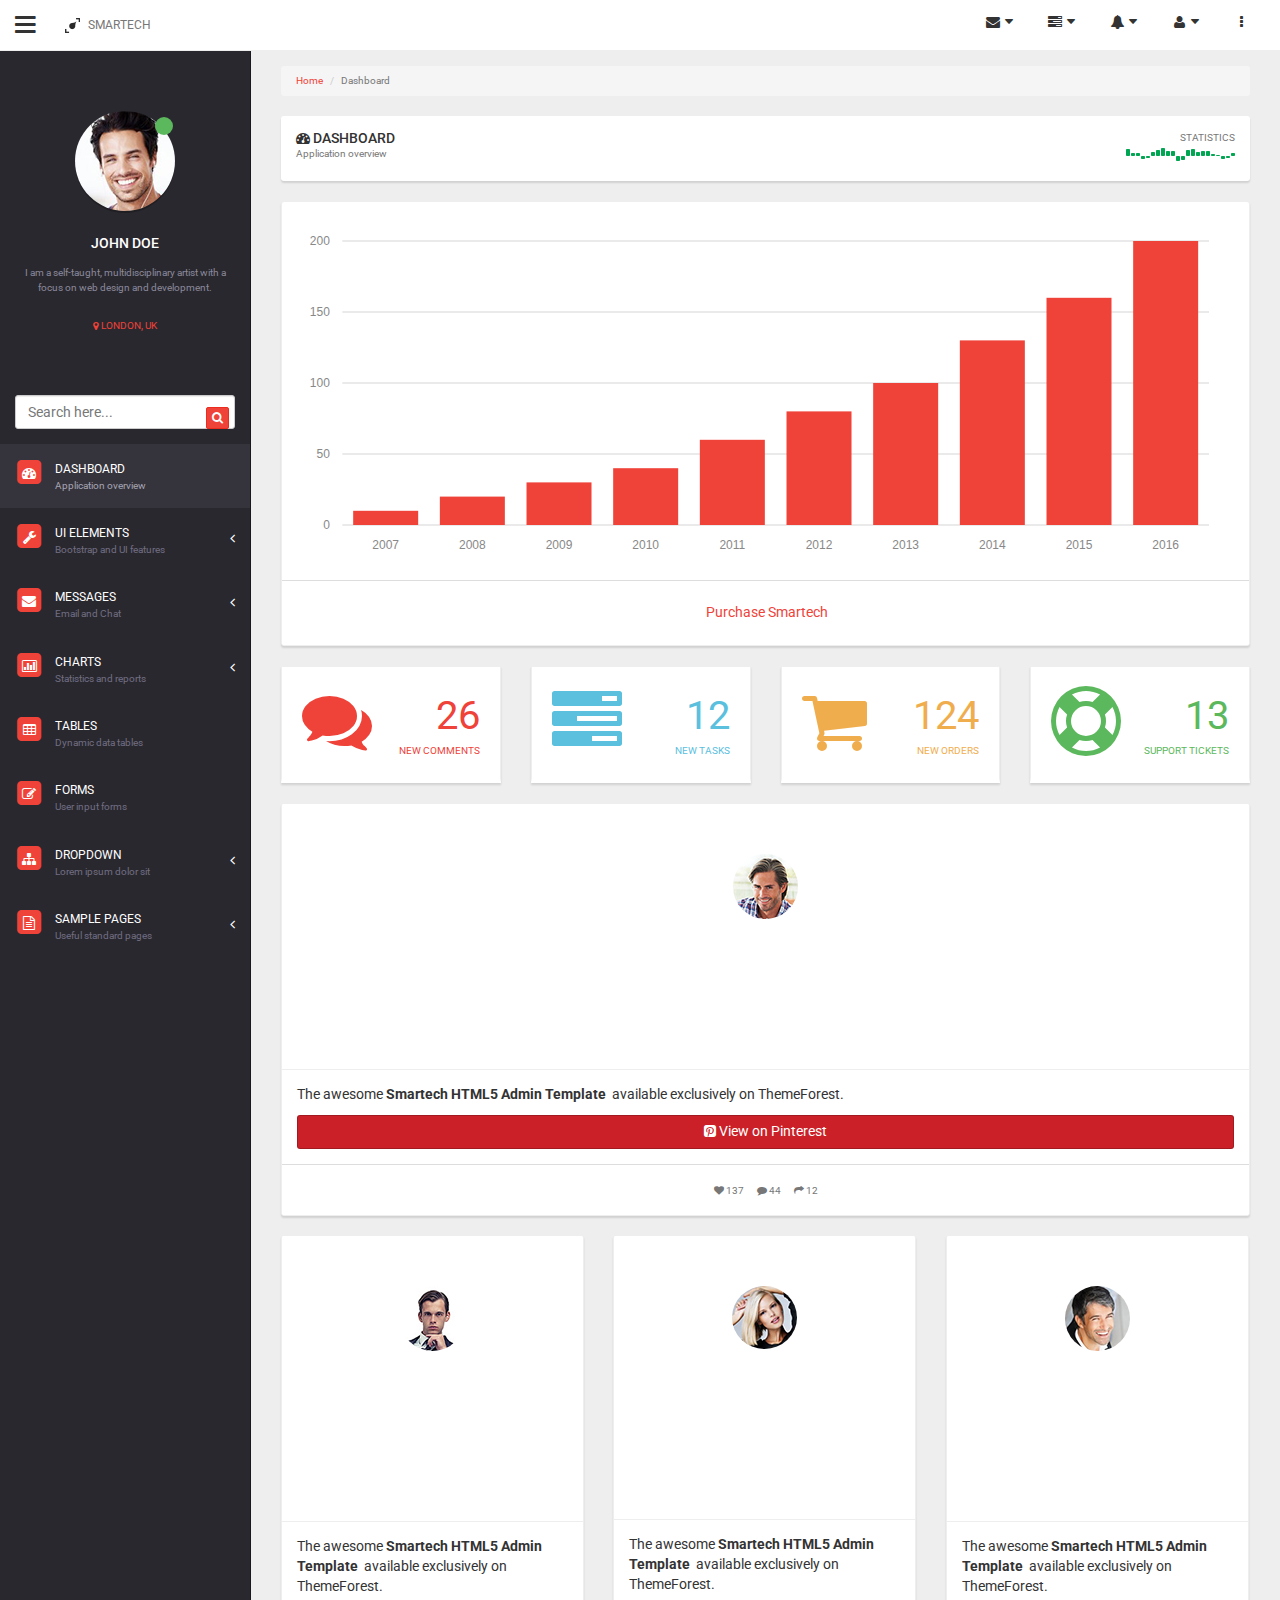
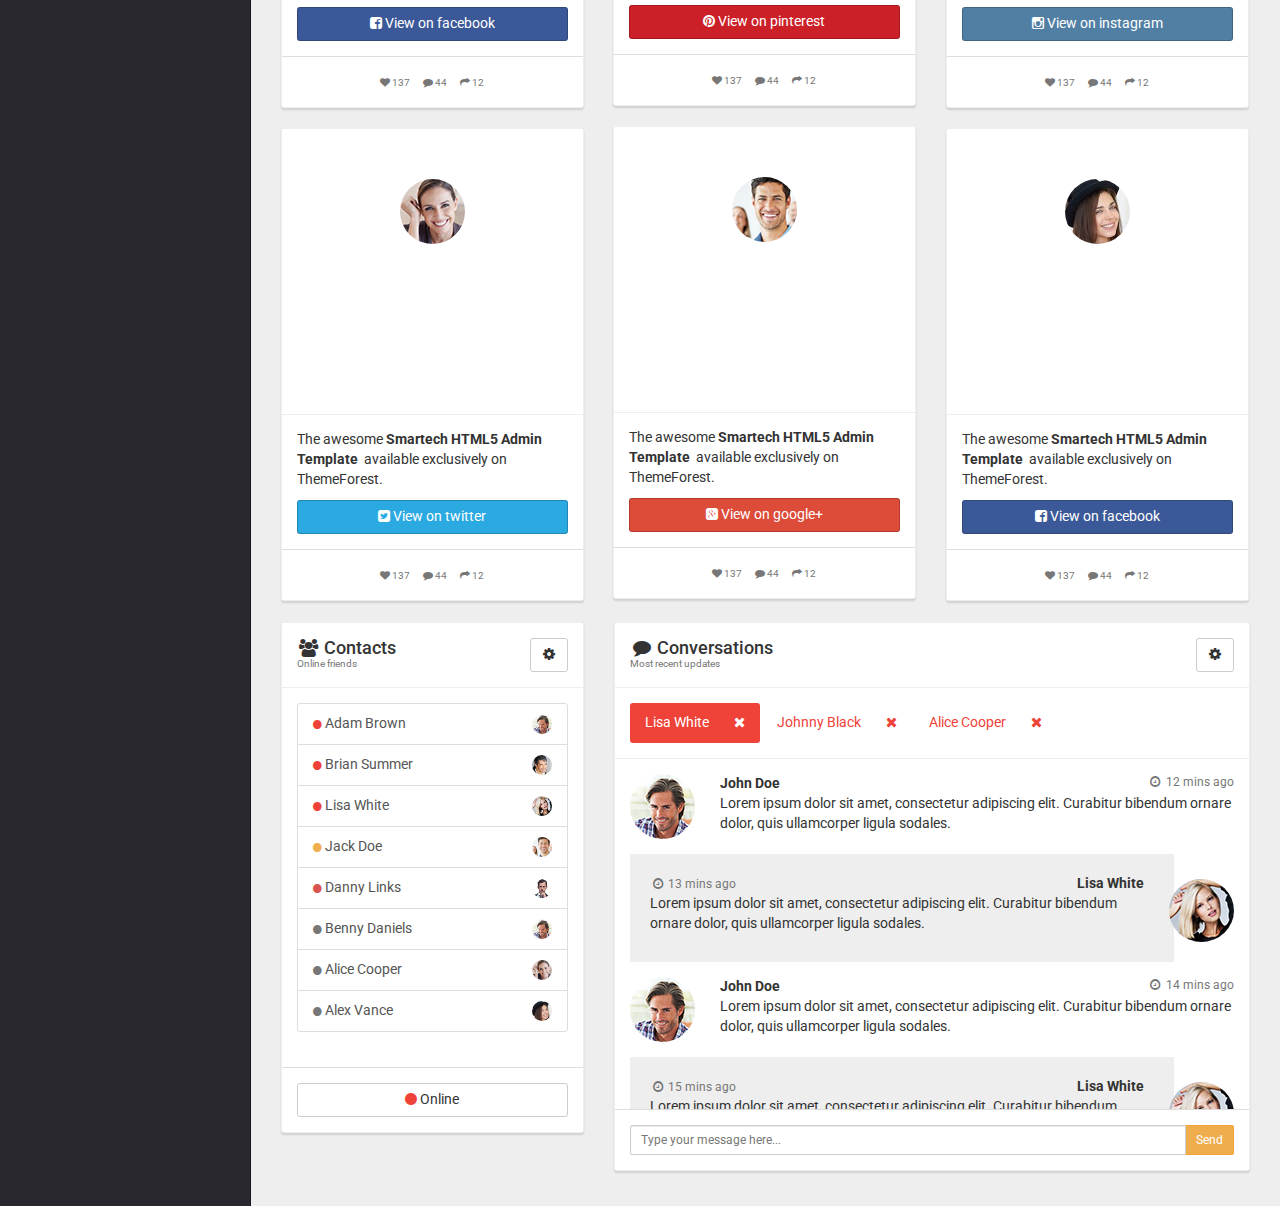
==== commit a8747bb0: "first page update" ====
--- a/index.html
+++ b/index.html
@@ -9,7 +9,7 @@
         <meta name="description" content="">
         <meta name="author" content="Alex Grozav">
 
-        <title>Smartech - Responsive Admin Template</title>
+        <title>RUN COMPANIES | INDEX</title>
 
         <!-- Favicon -->
         <link rel="shortcut icon" href="favicon.ico" type="image/x-icon">
@@ -28,7 +28,7 @@
 
         <!-- Custom CSS -->
         <link href="css/smartech.css" rel="stylesheet">
-
+        <link href="css/custom.css" rel="stylesheet">
         <!-- Morris Charts CSS -->
         <link href="css/plugins/morris.css" rel="stylesheet">
 
--- a/css/custom.css
+++ b/css/custom.css
@@ -0,0 +1,50 @@
+/******************************************************************
+Site Name: RUN COMPANIES
+Author: archit@htmlexperts.co.in
+
+Stylesheet: Main Stylesheet for Run Companies
+******************************************************************/
+@import url(http://fonts.googleapis.com/css?family=Roboto:400,100,300,500,700,900);
+body,h1, h2, h3, h4, h5, h6, .h1, .h2, .h3, .h4, .h5, .h6 {font-family: 'Roboto', sans-serif!important;}
+/*------------GLOBAL STYLES-----------*/
+.bleft1{border-left: 1px solid rgb(247, 247, 247);}
+.m-0{margin: 0px;}
+.pright5{padding-right: 5px;}
+.pleft5{padding-left: 5px;}
+.pbottom10{padding-bottom: 10px;}
+.ptop20{padding-top: 20px;}
+.btn span{padding-right: 5px;}
+hr {
+  margin-top: 20px;
+  margin-bottom: 20px;
+  border: 0;
+  border-top: 1px solid #EF4238;
+}
+/*------------PAGE WISE STYLES-----------*/
+.login-title{
+  font-weight: 400;
+  font-size: 30px;
+  color: rgb(103, 103, 103);
+  border-bottom: 1px solid rgb(197, 197, 197);
+  padding-bottom: 10px;
+  text-align: center;
+  text-transform: uppercase;
+}
+
+/*---------HOME PAGE STYLES--------*/
+.sidebar-search-button {
+  position: absolute;
+  float: right;
+  right: 37px;
+  margin-top: 6px;
+}
+
+/*PROJECT PAGE*/
+.left-title{}
+.nav-tabs > li.active > a, .nav-tabs > li.active > a:hover, .nav-tabs > li.active > a:focus {
+  color: #FFFFFF;
+  background-color: #EF4238;
+  border: 1px solid #dddddd;
+  border-bottom-color: transparent;
+  cursor: default;
+}
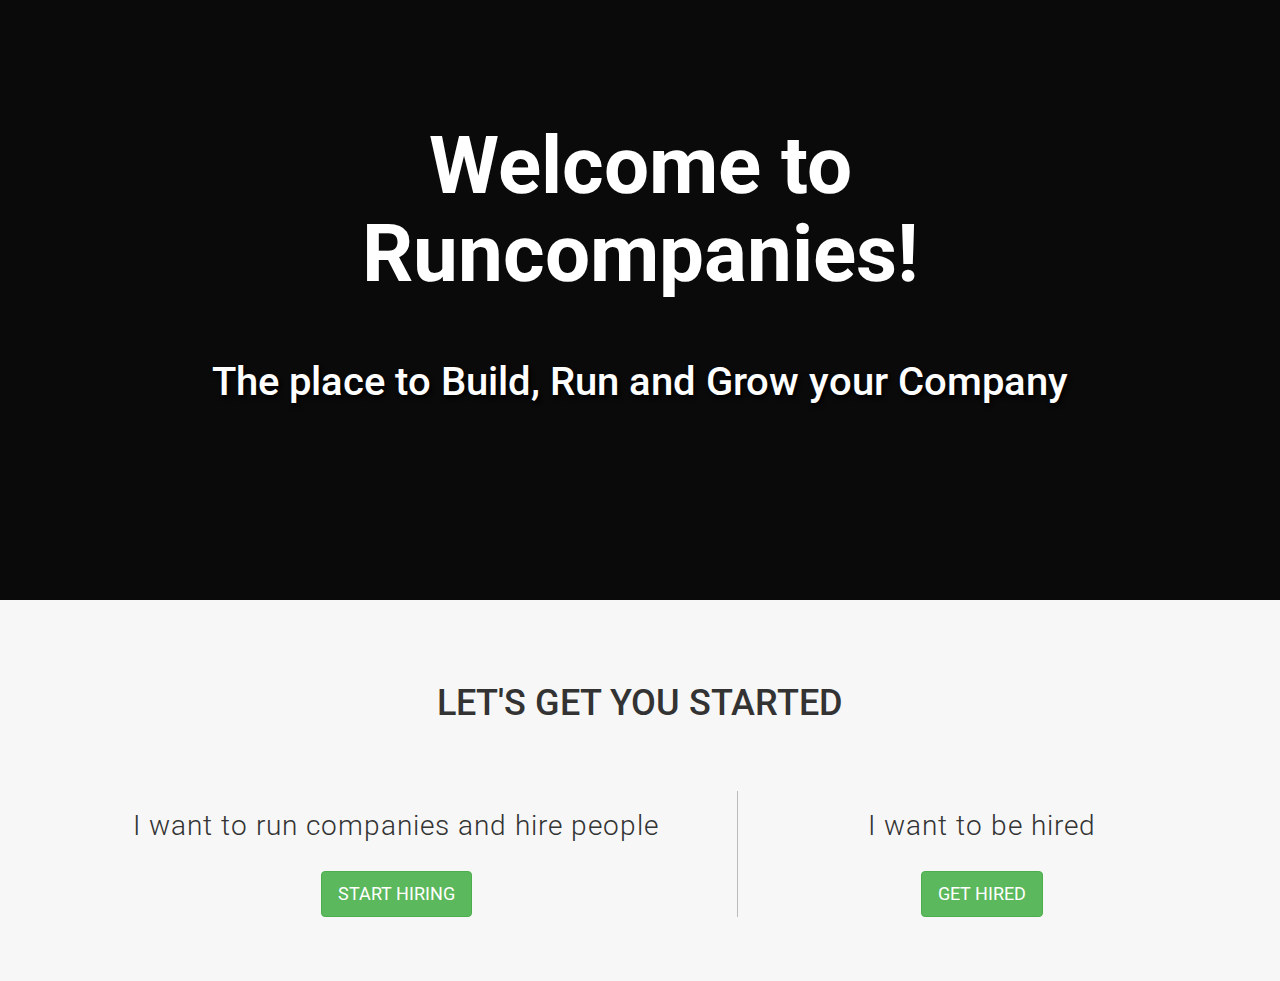
==== commit 20563a0f: "adding addbidrequest_confirmation.html" ====
--- a/index.html
+++ b/index.html
@@ -9,7 +9,7 @@
         <meta name="description" content="">
         <meta name="author" content="Alex Grozav">
 
-        <title>RUN COMPANIES | INDEX</title>
+        <title>RUN COMPANIES | Index</title>
 
         <!-- Favicon -->
         <link rel="shortcut icon" href="favicon.ico" type="image/x-icon">
@@ -18,23 +18,19 @@
         <!-- Bootstrap Core CSS -->
         <link href="css/bootstrap.css" rel="stylesheet">
         <link href="css/plugins/social-buttons.css" rel="stylesheet">
-
-
         <!-- MetisMenu CSS -->
         <link href="css/plugins/metisMenu/metisMenu.min.css" rel="stylesheet">
-
+        <!-- DataTables CSS -->
+        <link href="css/plugins/dataTables.bootstrap.css" rel="stylesheet">
         <!-- Timeline CSS -->
         <link href="css/plugins/timeline.css" rel="stylesheet">
-
         <!-- Custom CSS -->
         <link href="css/smartech.css" rel="stylesheet">
         <link href="css/custom.css" rel="stylesheet">
         <!-- Morris Charts CSS -->
         <link href="css/plugins/morris.css" rel="stylesheet">
-
         <!-- Custom Fonts -->
         <link href="font-awesome/css/font-awesome.min.css" rel="stylesheet" type="text/css">
-
         <!-- Animate CSS -->
         <link href="css/animate.css" rel="stylesheet">
 
@@ -47,1460 +43,36 @@
 
     </head>
 
-    <body>
+    <body >
 
-        <div id="wrapper">
+        <section class="herounit" data-center="background-position: 50% 0px;" data-top-bottom="background-position: 1px -100px;" data-anchor-target=".herounit">
+            <div class="row">
+                <div class="col-md-12 text-center" data-center="opacity: 1;" data-anchor-target=".herounit h2">
+                    <h2>Welcome to Runcompanies!</h2>
+                    <h4>The place to Build, Run and Grow your Company</h4>
+                </div>
+            </div>
+        </section>
 
-            <!-- Navigation -->
-            <nav class="navbar navbar-default navbar-static-top" role="navigation" style="margin-bottom: 0">
-                <div class="navbar-header">
-                    <button type="button" class="navbar-toggle" data-toggle="collapse" data-target=".navbar-collapse">
-                        <span class="sr-only">Toggle navigation</span>
-                        <span class="icon-bar"></span>
-                        <span class="icon-bar"></span>
-                        <span class="icon-bar"></span>
-                    </button>
-                    <a class="sidebar-toggle hidden-xs" href="javascript:void(0);"><i class="fa fa-bars fa-2x"></i></a>
-                    <a class="navbar-brand" href="index.html"><img src="img/logo.png" alt="Smartech" /> SMARTECH</a>
-                </div>
-                <!-- /.navbar-header -->
-
-                <ul class="nav navbar-top-links navbar-right">
-                    <li class="dropdown">
-                        <a class="dropdown-toggle" data-toggle="dropdown" href="#">
-                            <i class="fa fa-envelope fa-fw"></i> <i class="fa fa-caret-down"></i>
-                        </a>
-                        <ul class="dropdown-menu dropdown-messages">
-                            <li>
-                                <a href="#">
-                                    <div class="media">
-                                        <div class="pull-left">
-                                            <img class="media-object img-circle" src="img/profile-6.jpg" alt="Message Profile Picture">
-                                        </div>
-                                        <div class="media-body">
-                                            <div>
-                                                <strong>John Smith</strong>
-                                            </div>
-                                            <div class="dropdown-messages-excerpt">Lorem ipsum dolor sit amet, consectetur adipiscing elit. </div>
-                                            <span class="dropdown-small pull-right text-muted">
-                                                <em>3 hours</em>
-                                            </span>
-                                        </div>
-                                    </div>
-                                </a>
-                            </li>
-                            <li class="divider"></li>
-                            <li>
-                                <a href="#">
-                                    <div class="media">
-                                        <div class="pull-left">
-                                            <img class="media-object img-circle" src="img/profile-2.jpg" alt="Message Profile Picture">
-                                        </div>
-                                        <div class="media-body">
-                                            <div>
-                                                <strong>John Smith</strong>
-                                            </div>
-                                            <div class="dropdown-messages-excerpt">Lorem ipsum dolor sit amet, consectetur adipiscing elit. </div>
-                                            <span class="dropdown-small pull-right text-muted">
-                                                <em>Yesterday</em>
-                                            </span>
-                                        </div>
-                                    </div>
-                                </a>
-                            </li>
-                            <li class="divider"></li>
-                            <li>
-                                <a href="#">
-                                    <div class="media">
-                                        <div class="pull-left">
-                                            <img class="media-object img-circle" src="img/profile-3.jpg" alt="Message Profile Picture">
-                                        </div>
-                                        <div class="media-body">
-                                            <div>
-                                                <strong>John Smith</strong>
-                                            </div>
-                                            <div class="dropdown-messages-excerpt">Lorem ipsum dolor sit amet, consectetur adipiscing elit. </div>
-                                            <span class="dropdown-small pull-right text-muted">
-                                                <em>Yesterday</em>
-                                            </span>
-                                        </div>
-                                    </div>
-                                </a>
-                            </li>
-                            <li class="divider"></li>
-                            <li>
-                                <a class="text-center dropdown-button" href="inbox.html">
-                                    Read All Messages
-                                    <i class="fa fa-angle-right"></i>
-                                </a>
-                            </li>
-                        </ul>
-                        <!-- /.dropdown-messages -->
-                    </li>
-                    <!-- /.dropdown -->
-                    <li class="dropdown">
-                        <a class="dropdown-toggle" data-toggle="dropdown" href="#">
-                            <i class="fa fa-tasks fa-fw"></i> <i class="fa fa-caret-down"></i>
-                        </a>
-                        <ul class="dropdown-menu dropdown-tasks">
-                            <li>
-                                <a href="#">
-                                    <div>
-                                        <p>
-                                            <strong>Task 1</strong>
-                                            <span class="dropdown-small pull-right text-muted">40% Complete</span>
-                                        </p>
-                                        <div class="progress progress-sm progress-striped active">
-                                            <div class="progress-bar progress-bar-danger" role="progressbar" aria-valuenow="40" aria-valuemin="0" aria-valuemax="100" style="width: 40%">
-                                                <span class="sr-only">40% Complete (success)</span>
-                                            </div>
-                                        </div>
-                                    </div>
-                                </a>
-                            </li>
-                            <li class="divider"></li>
-                            <li>
-                                <a href="#">
-                                    <div>
-                                        <p>
-                                            <strong>Task 2</strong>
-                                            <span class="dropdown-small pull-right text-muted">20% Complete</span>
-                                        </p>
-                                        <div class="progress progress-sm progress-striped active">
-                                            <div class="progress-bar progress-bar-success" role="progressbar" aria-valuenow="20" aria-valuemin="0" aria-valuemax="100" style="width: 20%">
-                                                <span class="sr-only">20% Complete</span>
-                                            </div>
-                                        </div>
-                                    </div>
-                                </a>
-                            </li>
-                            <li class="divider"></li>
-                            <li>
-                                <a href="#">
-                                    <div>
-                                        <p>
-                                            <strong>Task 3</strong>
-                                            <span class="dropdown-small pull-right text-muted">60% Complete</span>
-                                        </p>
-                                        <div class="progress progress-sm progress-striped active">
-                                            <div class="progress-bar progress-bar-warning" role="progressbar" aria-valuenow="60" aria-valuemin="0" aria-valuemax="100" style="width: 60%">
-                                                <span class="sr-only">60% Complete (warning)</span>
-                                            </div>
-                                        </div>
-                                    </div>
-                                </a>
-                            </li>
-                            <li class="divider"></li>
-                            <li>
-                                <a href="#">
-                                    <div>
-                                        <p>
-                                            <strong>Task 4</strong>
-                                            <span class="dropdown-small pull-right text-muted">80% Complete</span>
-                                        </p>
-                                        <div class="progress progress-sm progress-striped active">
-                                            <div class="progress-bar progress-bar-info" role="progressbar" aria-valuenow="80" aria-valuemin="0" aria-valuemax="100" style="width: 80%">
-                                                <span class="sr-only">80% Complete (danger)</span>
-                                            </div>
-                                        </div>
-                                    </div>
-                                </a>
-                            </li>
-                            <li class="divider"></li>
-                            <li>
-                                <a class="text-center dropdown-button" href="#">
-                                    See All Tasks
-                                    <i class="fa fa-angle-right"></i>
-                                </a>
-                            </li>
-                        </ul>
-                        <!-- /.dropdown-tasks -->
-                    </li>
-                    <!-- /.dropdown -->
-                    <li class="dropdown">
-                        <a class="dropdown-toggle" data-toggle="dropdown" href="#">
-                            <i class="fa fa-bell fa-fw"></i> <i class="fa fa-caret-down"></i>
-                        </a>
-                        <ul class="dropdown-menu dropdown-alerts">
-                            <li>
-                                <a href="#">
-                                    <div>
-                                        <i class="fa fa-comment fa-fw"></i> New Comment
-                                        <span class="dropdown-small pull-right text-muted small">4 minutes ago</span>
-                                    </div>
-                                </a>
-                            </li>
-                            <li class="divider"></li>
-                            <li>
-                                <a href="#">
-                                    <div>
-                                        <i class="fa fa-twitter fa-fw"></i> 3 New Followers
-                                        <span class="dropdown-small pull-right text-muted small">12 minutes ago</span>
-                                    </div>
-                                </a>
-                            </li>
-                            <li class="divider"></li>
-                            <li>
-                                <a href="#">
-                                    <div>
-                                        <i class="fa fa-envelope fa-fw"></i> Message Sent
-                                        <span class="dropdown-small pull-right text-muted small">4 minutes ago</span>
-                                    </div>
-                                </a>
-                            </li>
-                            <li class="divider"></li>
-                            <li>
-                                <a href="#">
-                                    <div>
-                                        <i class="fa fa-tasks fa-fw"></i> New Task
-                                        <span class="dropdown-small pull-right text-muted small">4 minutes ago</span>
-                                    </div>
-                                </a>
-                            </li>
-                            <li class="divider"></li>
-                            <li>
-                                <a href="#">
-                                    <div>
-                                        <i class="fa fa-upload fa-fw"></i> Server Rebooted
-                                        <span class="pull-right text-muted small">4 minutes ago</span>
-                                    </div>
-                                </a>
-                            </li>
-                            <li class="divider"></li>
-                            <li>
-                                <a class="text-center dropdown-button" href="#">
-                                    See All Alerts
-                                    <i class="fa fa-angle-right"></i>
-                                </a>
-                            </li>
-                        </ul>
-                        <!-- /.dropdown-alerts -->
-                    </li>
-                    <!-- /.dropdown -->
-                    <li class="dropdown">
-                        <a class="dropdown-toggle" data-toggle="dropdown" href="#">
-                            <i class="fa fa-user fa-fw"></i> <i class="fa fa-caret-down"></i>
-                        </a>
-                        <ul class="dropdown-menu dropdown-user">
-                            <li><a href="#"><i class="fa fa-user fa-fw"></i> User Profile</a>
-                            </li>
-                            <li><a href="#"><i class="fa fa-gear fa-fw"></i> Settings</a>
-                            </li>
-                            <li class="divider"></li>
-                            <li><a href="login.html" class="dropdown-button"><i class="fa fa-sign-out fa-fw"></i> Logout</a>
-                            </li>
-                        </ul>
-                        <!-- /.dropdown-user -->
-                    </li>
-                    <!-- /.dropdown -->
-
-                    <li>
-                        <a id="toggle-right-sidebar" href="#">
-                            <i class="fa fa-ellipsis-v fa-fw"></i>
-                        </a>
-                        <!-- /.dropdown-user -->
-                    </li>
-                    <!-- /.dropdown -->
-                </ul>
-                <!-- /.navbar-top-links -->
-
-
-                <div class="sidebar-right">
-                    <div class="sidebar-right-content">
-                        <h5 class="sidebar-right-heading sidebar-right-heading-first text-uppercase text-xs">Contacts</h5>
-
-                        <ul class="list-unstyled margin-none">
-                            <li class="sidebar-contact-wrapper"> 
-                                <a class="sidebar-contact" href="#">
-                                    <img src="img/profile-6.jpg" height="20" width="20" class="img-circle pull-right">
-                                    <i class="fa fa-circle text-xs text-primary"></i>
-                                    Adam Brown
-                                </a>
-                            </li>
-                            <li class="sidebar-contact-wrapper">
-                                <a class="sidebar-contact" href="#">
-                                    <img src="img/profile-3.jpg" height="20" width="20" class="img-circle pull-right">
-                                    <i class="fa fa-circle text-xs text-primary"></i>
-                                    Brian Summer
-                                </a>
-                            </li>
-                            <li class="sidebar-contact-wrapper">
-                                <a class="sidebar-contact" href="#">
-                                    <img src="img/profile-2.jpg" height="20" width="20" class="img-circle pull-right">
-                                    <i class="fa fa-circle text-xs text-primary"></i>
-                                    Lisa White
-                                </a>
-                            </li>
-                            <li class="sidebar-contact-wrapper">
-                                <a class="sidebar-contact" href="#">
-                                    <img src="img/profile-4.jpg" height="20" width="20" class="img-circle pull-right">
-                                    <i class="fa fa-circle text-xs text-warning"></i>
-                                    Jack Doe
-                                </a>
-                            </li>
-                            <li class="sidebar-contact-wrapper">
-                                <a class="sidebar-contact" href="#">
-                                    <img src="img/profile-5.jpg" height="20" width="20" class="img-circle pull-right">
-                                    <i class="fa fa-circle text-xs text-danger"></i>
-                                    Danny Links
-                                </a>
-                            </li>
-                            <li class="sidebar-contact-wrapper">
-                                <a class="sidebar-contact" href="#">
-                                    <img src="img/profile-7.jpg" height="20" width="20" class="img-circle pull-right">
-                                    <i class="fa fa-circle text-xs text-muted"></i>
-                                    Alice Cooper
-                                </a>
-                            </li>
-                            <li class="sidebar-contact-wrapper">
-                                <a class="sidebar-contact" href="#">
-                                    <img src="img/profile-8.jpg" height="20" width="20" class="img-circle pull-right">
-                                    <i class="fa fa-circle text-xs text-muted"></i>
-                                    Alex Vance
-                                </a>
-                            </li>
-                        </ul>
-
-                        <h5 class="sidebar-right-heading text-uppercase text-xs">Unfinished Tasks</h5>
-                        <ul class="list-unstyled margin-top">
-                            <li>
-                                <div>
-                                    <p>
-                                        <strong>Task 1</strong>
-                                        <span class="dropdown-small pull-right text-muted">40% Complete</span>
-                                    </p>
-                                    <div class="progress progress-xs progress-striped active">
-                                        <div class="progress-bar progress-bar-success" role="progressbar" aria-valuenow="40" aria-valuemin="0" aria-valuemax="100" style="width: 40%">
-                                            <span class="sr-only">40% Complete (success)</span>
-                                        </div>
-                                    </div>
-                                </div>
-                            </li>
-                            <li>
-                                <div>
-                                    <p>
-                                        <strong>Task 2</strong>
-                                        <span class="dropdown-small pull-right text-muted">20% Complete</span>
-                                    </p>
-                                    <div class="progress progress-xs progress-striped active">
-                                        <div class="progress-bar progress-bar-info" role="progressbar" aria-valuenow="20" aria-valuemin="0" aria-valuemax="100" style="width: 20%">
-                                            <span class="sr-only">20% Complete</span>
-                                        </div>
-                                    </div>
-                                </div>
-                            </li>
-                            <li>
-                                <div>
-                                    <p>
-                                        <strong>Task 3</strong>
-                                        <span class="dropdown-small pull-right text-muted">60% Complete</span>
-                                    </p>
-                                    <div class="progress progress-xs progress-striped active">
-                                        <div class="progress-bar progress-bar-warning" role="progressbar" aria-valuenow="60" aria-valuemin="0" aria-valuemax="100" style="width: 60%">
-                                            <span class="sr-only">60% Complete (warning)</span>
-                                        </div>
-                                    </div>
-                                </div>
-                            </li>
-                            <li>
-                                <div>
-                                    <p>
-                                        <strong>Task 4</strong>
-                                        <span class="dropdown-small pull-right text-muted">80% Complete</span>
-                                    </p>
-                                    <div class="progress progress-xs progress-striped active">
-                                        <div class="progress-bar progress-bar-danger" role="progressbar" aria-valuenow="80" aria-valuemin="0" aria-valuemax="100" style="width: 80%">
-                                            <span class="sr-only">80% Complete (danger)</span>
-                                        </div>
-                                    </div>
-                                </div>
-                            </li>
-                        </ul>
-                        <h5 class="sidebar-right-heading text-uppercase text-xs">Recent Activities</h5>
-                        <div>
-                            <uL class="list-unstyled">
-                                <li class="sidebar-notification">
-                                    <a href="#">
-                                        <i class="fa fa-comment fa-fw"></i> New Comment
-                                    </a>
-                                </li>
-                                <li class="sidebar-notification">
-                                    <a href="#">
-                                        <i class="fa fa-twitter fa-fw"></i> 3 New Followers
-                                    </a>
-                                </li>
-                                <li class="sidebar-notification">
-                                    <a href="#">
-                                        <i class="fa fa-envelope fa-fw"></i> Message Sent
-                                    </a>
-                                </li>
-                                <li class="sidebar-notification">
-                                    <a href="#">
-                                        <i class="fa fa-tasks fa-fw"></i> New Task
-                                    </a>
-                                </li>
-                                <li class="sidebar-notification">
-                                    <a href="#">
-                                        <i class="fa fa-upload fa-fw"></i> Server Rebooted
-                                    </a>
-                                </li>
-                                <li class="sidebar-notification">
-                                    <a href="#">
-                                        <i class="fa fa-warning fa-fw"></i> Server Not Responding
-                                    </a>
-                                </li>
-                                <li class="sidebar-notification">
-                                    <a href="#">
-                                        <i class="fa fa-shopping-cart fa-fw"></i> New Order Placed
-                                    </a>
-                                </li>
-                                <li class="sidebar-notification">
-                                    <a href="#">
-                                        <i class="fa fa-money fa-fw"></i> Payment Received
-                                    </a>
-                                </li>
-                            </ul>
-                        </div>
+        <section class="getstarted">
+            <div class="container">
+                <div class="row text-center">
+                    <div class="col-md-12">
+                        <h1>LET'S GET YOU STARTED</h1>
                     </div>
                 </div>
-
-                <div class="navbar-default sidebar" role="navigation">
-                    <div class="sidebar-nav navbar-collapse">
-                        <ul class="nav" id="side-menu">
-                            <li class="sidebar-profile text-center">
-                                <span class="sidebar-profile-picture">
-                                    <span class="sidebar-profile-status"></span>
-                                    <img src="img/profile.jpg" alt="Profile Picture"/>
-                                </span>
-                                <h3 class="sidebar-profile-name">JOHN DOE</h3>
-                                <p class="sidebar-profile-description">
-                                    I am a self-taught, multidisciplinary artist 
-                                    with a focus on web design and development.
-                                </p>
-                                <span class="sidebar-profile-location text-primary"><i class="fa fa-map-marker"></i> London, UK</span>
-                            </li>                            
-                            <li class="sidebar-search">
-                                <a class="sidebar-search-collapse" href="javascript:void(0);">
-                                    <span class="sidebar-item-icon fa-stack">
-                                        <i class="fa fa-square fa-stack-2x text-primary"></i>
-                                        <i class="fa fa-search fa-stack-1x fa-inverse"></i>
-                                    </span>
-                                    <span class="sidebar-item-title">Dashboard</span>
-                                    <span class="sidebar-item-subtitle">Application overview</span>
-                                </a>
-                                <button class="btn btn-primary btn-xs sidebar-search-button" type="button">
-                                    <i class="fa fa-search"></i>
-                                </button>
-                                <input type="text" class="form-control" placeholder="Search here...">
-                                <!-- /input-group -->
-                            </li>
-                            <li>
-                                <a class="active" href="index.html">
-                                    <span class="sidebar-item-icon fa-stack">
-                                        <i class="fa fa-square fa-stack-2x text-primary"></i>
-                                        <i class="fa fa-dashboard fa-stack-1x fa-inverse"></i>
-                                    </span>
-                                    <span class="sidebar-item-title">Dashboard</span>
-                                    <span class="sidebar-item-subtitle">Application overview</span>
-                                </a>
-                            </li>
-                            <li>
-                                <a href="#">
-                                    <span class="sidebar-item-icon fa-stack ">
-                                        <i class="fa fa-square fa-stack-2x text-primary"></i>
-                                        <i class="fa fa-wrench fa-stack-1x fa-inverse"></i>
-                                    </span>
-                                    <span class="sidebar-item-arrow fa arrow"></span>
-                                    <span class="sidebar-item-title">UI Elements</span>
-                                    <span class="sidebar-item-subtitle">Bootstrap and UI features</span>
-                                </a>
-                                <ul class="nav nav-second-level">
-                                    <li>
-                                        <a href="panels-wells.html">Panels and Wells</a>
-                                    </li>
-                                    <li>
-                                        <a href="buttons.html">Buttons</a>
-                                    </li>
-                                    <li>
-                                        <a href="notifications.html">Notifications</a>
-                                    </li>
-                                    <li>
-                                        <a href="typography.html">Typography</a>
-                                    </li>
-                                    <li>
-                                        <a href="grid.html">Grid</a>
-                                    </li>
-                                </ul>
-                                <!-- /.nav-second-level -->
-                            </li>
-                            <li>
-                                <a href="#">
-                                    <span class="sidebar-item-icon fa-stack ">
-                                        <i class="fa fa-square fa-stack-2x text-primary"></i>
-                                        <i class="fa fa-envelope fa-stack-1x fa-inverse"></i>
-                                    </span>
-                                    <span class="sidebar-item-arrow fa arrow"></span>
-                                    <span class="sidebar-item-title">Messages</span>
-                                    <span class="sidebar-item-subtitle">Email and Chat</span>
-                                </a>
-                                <ul class="nav nav-second-level">
-                                    <li>
-                                        <a href="inbox.html">Inbox</a>
-                                    </li>
-                                    <li>
-                                        <a href="compose.html">Compose</a>
-                                    </li>
-                                    <li>
-                                        <a href="chat.html">Chat</a>
-                                    </li>
-                                    <li>
-                                        <a href="inbox-single.html">View Message</a>
-                                    </li>
-                                </ul>
-                                <!-- /.nav-second-level -->
-                            </li>
-                            <li>
-                                <a href="#">
-                                    <span class="sidebar-item-icon fa-stack ">
-                                        <i class="fa fa-square fa-stack-2x text-primary"></i>
-                                        <i class="fa fa-bar-chart-o fa-stack-1x fa-inverse"></i>
-                                    </span>
-                                    <span class="sidebar-item-arrow fa arrow"></span>
-                                    <span class="sidebar-item-title">Charts</span>
-                                    <span class="sidebar-item-subtitle">Statistics and reports</span>
-                                </a>
-                                <ul class="nav nav-second-level">
-                                    <li>
-                                        <a href="flot.html">Flot Charts</a>
-                                    </li>
-                                    <li>
-                                        <a href="morris.html">Morris.js Charts</a>
-                                    </li>
-                                </ul>
-                                <!-- /.nav-second-level -->
-                            </li>
-                            <li>
-                                <a href="tables.html">
-                                    <span class="sidebar-item-icon fa-stack">
-                                        <i class="fa fa-square fa-stack-2x text-primary"></i>
-                                        <i class="fa fa-table fa-stack-1x fa-inverse"></i>
-                                    </span>
-                                    <span class="sidebar-item-title">Tables</span>
-                                    <span class="sidebar-item-subtitle">Dynamic data tables</span>
-                                </a>
-                            </li>
-                            <li>
-                                <a href="forms.html">
-                                    <span class="sidebar-item-icon fa-stack">
-                                        <i class="fa fa-square fa-stack-2x text-primary"></i>
-                                        <i class="fa fa-edit fa-stack-1x fa-inverse"></i>
-                                    </span>
-                                    <span class="sidebar-item-title">Forms</span>
-                                    <span class="sidebar-item-subtitle">User input forms</span>
-                                </a>
-                            </li>
-                            <li>
-                                <a href="#">
-                                    <span class="sidebar-item-icon fa-stack ">
-                                        <i class="fa fa-square fa-stack-2x text-primary"></i>
-                                        <i class="fa fa-sitemap fa-stack-1x fa-inverse"></i>
-                                    </span>
-                                    <span class="sidebar-item-arrow fa arrow"></span>
-                                    <span class="sidebar-item-title">Dropdown</span>
-                                    <span class="sidebar-item-subtitle">Lorem ipsum dolor sit</span>
-                                </a>
-                                <ul class="nav nav-second-level">
-                                    <li>
-                                        <a href="#">Second Level Item</a>
-                                    </li>
-                                    <li>
-                                        <a href="#">Second Level Item</a>
-                                    </li>
-                                    <li>
-                                        <a href="#">Third Level <span class="fa arrow"></span></a>
-                                        <ul class="nav nav-third-level">
-                                            <li>
-                                                <a href="#">Third Level Item</a>
-                                            </li>
-                                            <li>
-                                                <a href="#">Third Level Item</a>
-                                            </li>
-                                            <li>
-                                                <a href="#">Third Level Item</a>
-                                            </li>
-                                            <li>
-                                                <a href="#">Third Level Item</a>
-                                            </li>
-                                        </ul>
-                                        <!-- /.nav-third-level -->
-                                    </li>
-                                </ul>
-                                <!-- /.nav-second-level -->
-                            </li>
-                            <li>
-                                <a href="#">
-                                    <span class="sidebar-item-icon fa-stack">
-                                        <i class="fa fa-square fa-stack-2x text-primary"></i>
-                                        <i class="fa fa-file-text-o fa-stack-1x fa-inverse"></i>
-                                    </span>
-                                    <span class="sidebar-item-arrow fa arrow"></span>
-                                    <span class="sidebar-item-title">Sample Pages</span>
-                                    <span class="sidebar-item-subtitle">Useful standard pages</span>
-                                </a>
-                                <ul class="nav nav-second-level">
-                                    <li>
-                                        <a href="blank.html">Blank Page</a>
-                                    </li>
-                                    <li>
-                                        <a href="login.html">Login Page</a>
-                                    </li>
-                                    <li>
-                                        <a href="timeline.html">Timeline</a>
-                                    </li>
-                                    <li>
-                                        <a href="fullcalendar.html">Calendar</a>
-                                    </li>
-                                    <li>
-                                        <a href="wysiwyg.html">WYSIWYG</a>
-                                    </li>
-                                </ul>
-                                <!-- /.nav-second-level -->
-                            </li>
-                        </ul>
+                <div class="row btnsection">
+                    <div class="col-md-7 text-center">
+                        <h2>I want to run companies and hire people</h2>
+                        <a href="javascript:;" class="btn btn-success btn-lg">START HIRING</a>
                     </div>
-                    <!-- /.sidebar-collapse -->
-                </div>
-                <!-- /.navbar-static-side -->
-            </nav>
-
-            <div id="page-wrapper">
-
-                <div>
-                    <div class="row">
-                        <div class="col-lg-12">
-                            <ol class="breadcrumb text-xs">
-                                <li><a href="#">Home</a></li>
-                                <li class="active">Dashboard</li>
-                            </ol>
-
-                            <div class="panel panel-primary">
-                                <div class="panel-body">
-                                    <div class="pull-right">
-                                        <p class="text-right text-uppercase text-muted text-xs margin-none">Statistics</p>
-                                        <div id="page-title-statistics"></div>
-                                    </div>
-                                    <h5 class="text-uppercase margin-none"><i class="fa fa-dashboard"></i> Dashboard</h5>
-                                    <p class="text-muted text-xs margin-none">Application overview</p>
-                                </div>
-                            </div>
-
-                            <div class="row">
-                                <div class="col-md-12">
-                                    <div class="panel panel-default">
-                                        <div class="panel-body">
-                                            <div id="maingraph"></div>
-                                        </div>
-                                        <div class="panel-footer">
-                                            <a class="btn btn-block" href="http://themeforest.net/item/blueberry-responsive-admin-template/8523591?ref=Grozav">
-                                                <i class="fa fa-download-cloud"></i> Purchase Smartech
-                                            </a>
-                                        </div>
-                                    </div>
-                                </div>
-                            </div>
-
-                            <div class="row">
-                                <div class="col-lg-3 col-md-6 col-sm-6">
-                                    <div class="panel panel-default  box-white panel-status">
-                                        <div class="panel-body padding-none">
-                                            <a href="#">
-                                                <div class="row">
-                                                    <div class="col-xs-3">
-                                                        <i class="fa fa-comments fa-5x panel-status-icon"></i>
-                                                    </div>
-                                                    <div class="col-xs-9 text-right">
-                                                        <div class="huge">26</div>
-                                                        <div class="text-uppercase text-xs">New Comments</div>
-                                                    </div>
-                                                </div>
-                                            </a>
-                                        </div>
-                                    </div>
-                                </div>
-                                <div class="col-lg-3 col-md-6 col-sm-6">
-                                    <div class="panel panel-default box-white panel-status panel-info">
-                                        <div class="panel-body padding-none">
-                                            <a href="#">
-                                                <div class="row">
-                                                    <div class="col-xs-3">
-                                                        <i class="fa fa-tasks fa-5x panel-status-icon"></i>
-                                                    </div>
-                                                    <div class="col-xs-9 text-right text-info">
-                                                        <div class="huge">12</div>
-                                                        <div class="text-uppercase text-xs">New Tasks</div>
-                                                    </div>
-                                                </div>
-                                            </a>
-                                        </div>
-                                    </div>
-                                </div>
-                                <div class="col-lg-3 col-md-6 col-sm-6">
-                                    <div class="panel panel-default  box-white panel-status panel-warning">
-                                        <div class="panel-body padding-none">
-                                            <a href="#">
-                                                <div class="row">
-                                                    <div class="col-xs-3">
-                                                        <i class="fa fa-shopping-cart fa-5x panel-status-icon"></i>
-                                                    </div>
-                                                    <div class="col-xs-9 text-right text-warning">
-                                                        <div class="huge">124</div>
-                                                        <div class="text-uppercase text-xs">New Orders</div>
-                                                    </div>
-
-                                                </div>
-                                            </a>
-                                        </div>
-                                    </div>
-                                </div>
-                                <div class="col-lg-3 col-md-6 col-sm-6">
-                                    <div class="panel panel-default  box-white panel-status panel-success">
-                                        <div class="panel-body padding-none">
-                                            <a href="#">
-                                                <div class="row">
-                                                    <div class="col-xs-3">
-                                                        <i class="fa fa-support fa-5x panel-status-icon"></i>
-                                                    </div>
-                                                    <div class="col-xs-9 text-right text-success">
-                                                        <div class="huge">13</div>
-                                                        <div class="text-uppercase text-xs">Support Tickets</div>
-                                                    </div>
-
-                                                </div>
-                                            </a>
-                                        </div>
-                                    </div>
-                                </div>
-                            </div>
-                        </div>
-                    </div>
-
-                    <div class="post-social-wrapper clearfix">
-                        <div class="col-md-12 post-social-item">
-                            <div class="panel panel-default">
-                                <div class="panel-heading padding-none">
-                                    <div class="post-social post-social-xs" id="post-social-5">
-                                        <div class="text-center padding-all">
-                                            <div class="textbox post-social-title text-white ">
-                                                <img src="img/profile-6.jpg" class="img-circle"/>
-                                            </div>
-                                            <div class="textbox text-white text-uppercase margin-top margin-bottom">
-                                                Alex Brown
-                                            </div>
-                                            <ul class="list-inline">
-                                                <li><a class="post-social-tag" href="#">#Smartech</a></li>
-                                                <li><a class="post-social-tag" href="#">#admin</a></li>
-                                                <li><a class="post-social-tag" href="#">#awesome</a></li>
-                                                <li><a class="post-social-tag" href="#">#design</a></li>
-                                                <li><a class="post-social-tag" href="#">#webdev</a></li>
-                                                <li><a class="post-social-tag" href="#">#quality</a></li>
-                                            </ul>
-                                        </div>
-                                    </div>
-                                </div>
-                                <div class="panel-body">
-                                    <p>
-                                        The awesome
-                                        <strong>
-                                            Smartech HTML5 Admin Template&nbsp;
-                                        </strong>
-                                        available exclusively&nbsp;on ThemeForest.
-                                    </p>
-                                    <a class="btn btn-md btn-pinterest btn-block" href="#">
-                                        <i class="fa fa-pinterest-square"></i> View on Pinterest
-                                    </a>
-                                </div>
-                                <div class="panel-footer">
-                                    <ul class="list-inline post-social-status text-center">
-                                        <li><a href="#" class="text-xs"><i class="fa fa-heart"></i> 137</a></li>
-                                        <li><a href="#" class="text-xs"><i class="fa fa-comment"></i> 44</a></li>
-                                        <li><a href="#" class="text-xs"><i class="fa fa-share"></i> 12</a></li>
-                                    </ul>
-                                </div>
-                            </div>
-                        </div>
-                        <div class="col-md-4 post-social-item">
-                            <div class="panel panel-default">
-                                <div class="panel-heading padding-none">
-                                    <div class="post-social post-social-xs" id="post-social-1">
-                                        <div class="text-center padding-all">
-                                            <div class="textbox post-social-title text-white ">
-                                                <img src="img/profile-5.jpg" class="img-circle"/>
-                                            </div>
-                                            <div class="textbox text-white text-uppercase margin-top margin-bottom">
-                                                Daniel Huffman
-                                            </div>
-                                            <ul class="list-inline">
-                                                <li><a class="post-social-tag" href="#">#Smartech</a></li>
-                                                <li><a class="post-social-tag" href="#">#admin</a></li>
-                                                <li><a class="post-social-tag" href="#">#awesome</a></li>
-                                                <li><a class="post-social-tag" href="#">#design</a></li>
-                                                <li><a class="post-social-tag" href="#">#webdev</a></li>
-                                                <li><a class="post-social-tag" href="#">#quality</a></li>
-                                            </ul>
-                                        </div>
-                                    </div>
-                                </div>
-                                <div class="panel-body">
-                                    <p>
-                                        The awesome
-                                        <strong>
-                                            Smartech HTML5 Admin Template&nbsp;
-                                        </strong>
-                                        available exclusively&nbsp;on ThemeForest.
-                                    </p>
-                                    <a class="btn btn-md btn-facebook btn-block" href="#">
-                                        <i class="fa fa-facebook-square"></i> View on facebook
-                                    </a>
-                                </div>
-                                <div class="panel-footer">
-                                    <ul class="list-inline post-social-status text-center">
-                                        <li><a href="#" class="text-xs"><i class="fa fa-heart"></i> 137</a></li>
-                                        <li><a href="#" class="text-xs"><i class="fa fa-comment"></i> 44</a></li>
-                                        <li><a href="#" class="text-xs"><i class="fa fa-share"></i> 12</a></li>
-                                    </ul>
-                                </div>
-                            </div>
-                        </div>
-                        <div class="col-md-4 post-social-item">
-                            <div class="panel panel-default">
-                                <div class="panel-heading padding-none">
-                                    <div class="post-social post-social-xs" id="post-social-2">
-                                        <div class="text-center padding-all">
-                                            <div class="textbox post-social-title text-white ">
-                                                <img src="img/profile-2.jpg" class="img-circle"/>
-                                            </div>
-                                            <div class="textbox text-white text-uppercase margin-top margin-bottom">
-                                                Alice House
-                                            </div>
-                                            <ul class="list-inline">
-                                                <li><a class="post-social-tag" href="#">#Smartech</a></li>
-                                                <li><a class="post-social-tag" href="#">#admin</a></li>
-                                                <li><a class="post-social-tag" href="#">#awesome</a></li>
-                                                <li><a class="post-social-tag" href="#">#design</a></li>
-                                                <li><a class="post-social-tag" href="#">#webdev</a></li>
-                                                <li><a class="post-social-tag" href="#">#quality</a></li>
-                                            </ul>
-                                        </div>
-                                    </div>
-                                </div>
-                                <div class="panel-body">
-                                    <p>
-                                        The awesome
-                                        <strong>
-                                            Smartech HTML5 Admin Template&nbsp;
-                                        </strong>
-                                        available exclusively&nbsp;on ThemeForest.
-                                    </p>
-                                    <a class="btn btn-md btn-pinterest btn-block" href="#">
-                                        <i class="fa fa-pinterest"></i> View on pinterest
-                                    </a>
-                                </div>
-                                <div class="panel-footer">
-                                    <ul class="list-inline post-social-status text-center">
-                                        <li><a href="#" class="text-xs"><i class="fa fa-heart"></i> 137</a></li>
-                                        <li><a href="#" class="text-xs"><i class="fa fa-comment"></i> 44</a></li>
-                                        <li><a href="#" class="text-xs"><i class="fa fa-share"></i> 12</a></li>
-                                    </ul>
-                                </div>
-                            </div>
-                        </div>
-                        <div class="col-md-4 post-social-item">
-                            <div class="panel panel-default">
-                                <div class="panel-heading padding-none">
-                                    <div class="post-social post-social-xs" id="post-social-3">
-                                        <div class="text-center padding-all">
-                                            <div class="textbox post-social-title text-white ">
-                                                <img src="img/profile-3.jpg" class="img-circle"/>
-                                            </div>
-                                            <div class="textbox text-white text-uppercase margin-top margin-bottom">
-                                                John Kurtis
-                                            </div>
-                                            <ul class="list-inline">
-                                                <li><a class="post-social-tag" href="#">#Smartech</a></li>
-                                                <li><a class="post-social-tag" href="#">#admin</a></li>
-                                                <li><a class="post-social-tag" href="#">#awesome</a></li>
-                                                <li><a class="post-social-tag" href="#">#design</a></li>
-                                                <li><a class="post-social-tag" href="#">#webdev</a></li>
-                                                <li><a class="post-social-tag" href="#">#quality</a></li>
-                                            </ul>
-                                        </div>
-                                    </div>
-                                </div>
-                                <div class="panel-body">
-                                    <p>
-                                        The awesome
-                                        <strong>
-                                            Smartech HTML5 Admin Template&nbsp;
-                                        </strong>
-                                        available exclusively&nbsp;on ThemeForest.
-                                    </p>
-                                    <a class="btn btn-md btn-instagram btn-block" href="#">
-                                        <i class="fa fa-instagram"></i> View on instagram
-                                    </a>
-                                </div>
-                                <div class="panel-footer">
-                                    <ul class="list-inline post-social-status text-center">
-                                        <li><a href="#" class="text-xs"><i class="fa fa-heart"></i> 137</a></li>
-                                        <li><a href="#" class="text-xs"><i class="fa fa-comment"></i> 44</a></li>
-                                        <li><a href="#" class="text-xs"><i class="fa fa-share"></i> 12</a></li>
-                                    </ul>
-                                </div>
-                            </div>
-                        </div>
-                        <div class="col-md-4 post-social-item">
-                            <div class="panel panel-default">
-                                <div class="panel-heading padding-none">
-                                    <div class="post-social post-social-xs" id="post-social-8">
-                                        <div class="text-center padding-all">
-                                            <div class="textbox post-social-title text-white ">
-                                                <img src="img/profile-4.jpg" class="img-circle"/>
-                                            </div>
-                                            <div class="textbox text-white text-uppercase margin-top margin-bottom">
-                                                Mark Testa
-                                            </div>
-                                            <ul class="list-inline">
-                                                <li><a class="post-social-tag" href="#">#Smartech</a></li>
-                                                <li><a class="post-social-tag" href="#">#admin</a></li>
-                                                <li><a class="post-social-tag" href="#">#awesome</a></li>
-                                                <li><a class="post-social-tag" href="#">#design</a></li>
-                                                <li><a class="post-social-tag" href="#">#webdev</a></li>
-                                                <li><a class="post-social-tag" href="#">#quality</a></li>
-                                            </ul>
-                                        </div>
-                                    </div>
-                                </div>
-                                <div class="panel-body">
-                                    <p>
-                                        The awesome
-                                        <strong>
-                                            Smartech HTML5 Admin Template&nbsp;
-                                        </strong>
-                                        available exclusively&nbsp;on ThemeForest.
-                                    </p>
-                                    <a class="btn btn-md btn-google-plus btn-block" href="#">
-                                        <i class="fa fa-google-plus-square"></i> View on google+
-                                    </a>
-                                </div>
-                                <div class="panel-footer">
-                                    <ul class="list-inline post-social-status text-center">
-                                        <li><a href="#" class="text-xs"><i class="fa fa-heart"></i> 137</a></li>
-                                        <li><a href="#" class="text-xs"><i class="fa fa-comment"></i> 44</a></li>
-                                        <li><a href="#" class="text-xs"><i class="fa fa-share"></i> 12</a></li>
-                                    </ul>
-                                </div>
-                            </div>
-                        </div>
-                        <div class="col-md-4 post-social-item">
-                            <div class="panel panel-default">
-                                <div class="panel-heading padding-none">
-                                    <div class="post-social post-social-xs" id="post-social-6">
-                                        <div class="text-center padding-all">
-                                            <div class="textbox post-social-title text-white ">
-                                                <img src="img/profile-7.jpg" class="img-circle"/>
-                                            </div>
-                                            <div class="textbox text-white text-uppercase margin-top margin-bottom">
-                                                Lisa White
-                                            </div>
-                                            <ul class="list-inline">
-                                                <li><a class="post-social-tag" href="#">#Smartech</a></li>
-                                                <li><a class="post-social-tag" href="#">#admin</a></li>
-                                                <li><a class="post-social-tag" href="#">#awesome</a></li>
-                                                <li><a class="post-social-tag" href="#">#design</a></li>
-                                                <li><a class="post-social-tag" href="#">#webdev</a></li>
-                                                <li><a class="post-social-tag" href="#">#quality</a></li>
-                                            </ul>
-                                        </div>
-                                    </div>
-                                </div>
-                                <div class="panel-body">
-                                    <p>
-                                        The awesome
-                                        <strong>
-                                            Smartech HTML5 Admin Template&nbsp;
-                                        </strong>
-                                        available exclusively&nbsp;on ThemeForest.
-                                    </p>
-                                    <a class="btn btn-md btn-twitter btn-block" href="#">
-                                        <i class="fa fa-twitter-square"></i> View on twitter
-                                    </a>
-                                </div>
-                                <div class="panel-footer">
-                                    <ul class="list-inline post-social-status text-center">
-                                        <li><a href="#" class="text-xs"><i class="fa fa-heart"></i> 137</a></li>
-                                        <li><a href="#" class="text-xs"><i class="fa fa-comment"></i> 44</a></li>
-                                        <li><a href="#" class="text-xs"><i class="fa fa-share"></i> 12</a></li>
-                                    </ul>
-                                </div>
-                            </div>
-                        </div>
-                        <div class="col-md-4 post-social-item">
-                            <div class="panel panel-default">
-                                <div class="panel-heading padding-none">
-                                    <div class="post-social post-social-xs" id="post-social-4">
-                                        <div class="text-center padding-all">
-                                            <div class="textbox post-social-title text-white ">
-                                                <img src="img/profile-8.jpg" class="img-circle"/>
-                                            </div>
-                                            <div class="textbox text-white text-uppercase margin-top margin-bottom">
-                                                Lois Lane
-                                            </div>
-                                            <ul class="list-inline">
-                                                <li><a class="post-social-tag" href="#">#Smartech</a></li>
-                                                <li><a class="post-social-tag" href="#">#admin</a></li>
-                                                <li><a class="post-social-tag" href="#">#awesome</a></li>
-                                                <li><a class="post-social-tag" href="#">#design</a></li>
-                                                <li><a class="post-social-tag" href="#">#webdev</a></li>
-                                                <li><a class="post-social-tag" href="#">#quality</a></li>
-                                            </ul>
-                                        </div>
-                                    </div>
-                                </div>
-                                <div class="panel-body">
-                                    <p>
-                                        The awesome
-                                        <strong>
-                                            Smartech HTML5 Admin Template&nbsp;
-                                        </strong>
-                                        available exclusively&nbsp;on ThemeForest.
-                                    </p>
-                                    <a class="btn btn-md btn-facebook btn-block" href="#">
-                                        <i class="fa fa-facebook-square"></i> View on facebook
-                                    </a>
-                                </div>
-                                <div class="panel-footer">
-                                    <ul class="list-inline post-social-status text-center">
-                                        <li><a href="#" class="text-xs"><i class="fa fa-heart"></i> 137</a></li>
-                                        <li><a href="#" class="text-xs"><i class="fa fa-comment"></i> 44</a></li>
-                                        <li><a href="#" class="text-xs"><i class="fa fa-share"></i> 12</a></li>
-                                    </ul>
-                                </div>
-                            </div>
-                        </div>
+                    <div class="col-md-5 text-center bleft1gray">
+                        <h2>I want to be hired</h2>
+                        <a href="javascript:;" class="btn btn-success btn-lg">GET HIRED</a>
                     </div>
                 </div>
-                <!-- /.social-block -->
-
-
-                <div class="row">
-                    <div class="col-sm-4">
-                        <div class="panel panel-default">
-                            <div class="panel-heading">
-                                <div class="pull-right">
-                                    <div class="btn-group">
-                                        <button type="button" class="btn btn-default dropdown-toggle" data-toggle="dropdown">
-                                            <i class="fa fa-cog"></i>
-                                        </button>
-                                        <ul class="dropdown-menu pull-right" role="menu">
-                                            <li><a href="#">Action</a>
-                                            </li>
-                                            <li><a href="#">Another action</a>
-                                            </li>
-                                            <li><a href="#">Something else here</a>
-                                            </li>
-                                            <li class="divider"></li>
-                                            <li><a href="#"><i class="fa fa-refresh"></i> Refresh</a>
-                                            </li>
-                                        </ul>
-                                    </div>
-                                </div>
-                                <h4 class="margin-none">
-                                    <i class="fa fa-users fa-fw"></i> Contacts
-                                </h4>
-                                <p class="margin-none text-xs text-muted">Online friends</p>
-                            </div>
-                            <div class="panel-body">
-                                <div class="list-group">
-                                    <a class="list-group-item" href="#">
-                                        <img src="img/profile-6.jpg" height="20" width="20" class="img-circle pull-right" />
-                                        <i class="fa fa-circle text-xs text-primary"></i>
-                                        Adam Brown
-                                    </a>
-                                    <a class="list-group-item" href="#">
-                                        <img src="img/profile-3.jpg" height="20" width="20" class="img-circle pull-right" />
-                                        <i class="fa fa-circle text-xs text-primary"></i>
-                                        Brian Summer
-                                    </a>
-                                    <a class="list-group-item" href="#">
-                                        <img src="img/profile-2.jpg" height="20" width="20" class="img-circle pull-right" />
-                                        <i class="fa fa-circle text-xs text-primary"></i>
-                                        Lisa White
-                                    </a>
-                                    <a class="list-group-item" href="#">
-                                        <img src="img/profile-4.jpg" height="20" width="20" class="img-circle pull-right" />
-                                        <i class="fa fa-circle text-xs text-warning"></i>
-                                        Jack Doe
-                                    </a>
-                                    <a class="list-group-item" href="#">
-                                        <img src="img/profile-5.jpg" height="20" width="20" class="img-circle pull-right" />
-                                        <i class="fa fa-circle text-xs text-danger"></i>
-                                        Danny Links
-                                    </a>
-                                    <a class="list-group-item" href="#">
-                                        <img src="img/profile-6.jpg" height="20" width="20" class="img-circle pull-right" />
-                                        <i class="fa fa-circle text-xs text-muted"></i>
-                                        Benny Daniels
-                                    </a>
-                                    <a class="list-group-item" href="#">
-                                        <img src="img/profile-7.jpg" height="20" width="20" class="img-circle pull-right" />
-                                        <i class="fa fa-circle text-xs text-muted"></i>
-                                        Alice Cooper
-                                    </a>
-                                    <a class="list-group-item" href="#">
-                                        <img src="img/profile-8.jpg" height="20" width="20" class="img-circle pull-right" />
-                                        <i class="fa fa-circle text-xs text-muted"></i>
-                                        Alex Vance
-                                    </a>
-                                </div>
-                            </div>
-                            <!-- /.panel-body -->
-                            <div class="panel-footer">
-                                <div class="dropdown">
-                                    <a href="#" class="btn btn-default btn-block dropdown-toggle" data-toggle="dropdown">
-                                        <i class="fa fa-circle text-primary"></i> Online
-                                    </a>
-                                    <ul class="dropdown-menu" role="menu">
-                                        <li><a href="#"><i class="fa fa-circle text-warning"></i> Away</a>
-                                        </li>
-                                        <li><a href="#"><i class="fa fa-circle text-danger"></i> Busy</a>
-                                        </li>
-                                        <li><a href="#"><i class="fa fa-circle text-muted"></i> Offline</a>
-                                        </li>
-                                    </ul>
-                                </div>
-                            </div>
-                        </div>
-                    </div>
-                    <div class="col-sm-8">
-
-                        <div class="chat-panel panel panel-default">
-                            <div class="panel-heading">
-                                <div class="pull-right">
-                                    <div class="btn-group">
-                                        <button type="button" class="btn btn-default dropdown-toggle" data-toggle="dropdown">
-                                            <i class="fa fa-cog"></i>
-                                        </button>
-                                        <ul class="dropdown-menu pull-right">
-                                            <li>
-                                                <a href="#">
-                                                    <i class="fa fa-refresh fa-fw"></i> Refresh
-                                                </a>
-                                            </li>
-                                            <li>
-                                                <a href="#">
-                                                    <i class="fa fa-check-circle fa-fw"></i> Available
-                                                </a>
-                                            </li>
-                                            <li>
-                                                <a href="#">
-                                                    <i class="fa fa-times fa-fw"></i> Busy
-                                                </a>
-                                            </li>
-                                            <li>
-                                                <a href="#">
-                                                    <i class="fa fa-clock-o fa-fw"></i> Away
-                                                </a>
-                                            </li>
-                                            <li class="divider"></li>
-                                            <li>
-                                                <a href="#">
-                                                    <i class="fa fa-sign-out fa-fw"></i> Sign Out
-                                                </a>
-                                            </li>
-                                        </ul>
-                                    </div>
-                                </div>
-                                <h4 class="margin-none">
-                                    <i class="fa fa-comment fa-fw"></i> Conversations
-                                </h4>
-                                <p class="margin-none text-xs text-muted">Most recent updates</p>
-                            </div>
-
-                            <div class="panel-heading">
-                                <ul class="nav nav-pills" id="chat-head">
-                                    <li class="active">
-                                        <a href="#conversation-1" role="tab" data-toggle="tab">
-                                            <span class="pull-right close-conversation margin-left "><i class="fa fa-times"></i></span>
-                                            Lisa White
-                                        </a>
-                                    </li>
-                                    <li>
-                                        <a href="#conversation-2" role="tab" data-toggle="tab">
-                                            <span class="pull-right close-conversation margin-left "><i class="fa fa-times"></i></span>
-                                            Johnny Black
-                                        </a>
-                                    </li>
-                                    <li>
-                                        <a href="#conversation-3" role="tab" data-toggle="tab">
-                                            <span class="pull-right close-conversation margin-left "><i class="fa fa-times"></i></span>
-                                            Alice Cooper
-                                        </a>
-                                    </li>
-                                </ul>
-                            </div>
-
-                            <!-- /.panel-heading -->
-                            <div class="panel-body">
-                                <div class="tab-content" id="chat">
-                                    <div class="tab-pane active" id="conversation-1">
-                                        <ul class="chat">
-                                            <li class="left clearfix">
-                                                <span class="chat-img pull-left">
-                                                    <img src="img/profile-6.jpg" alt="User Avatar" class="img-circle  margin-right" />
-                                                </span>
-                                                <div class="chat-body clearfix">
-                                                    <div class="header">
-                                                        <strong class="primary-font">John Doe</strong> 
-                                                        <small class="pull-right text-muted">
-                                                            <i class="fa fa-clock-o fa-fw"></i> 12 mins ago
-                                                        </small>
-                                                    </div>
-                                                    <p>
-                                                        Lorem ipsum dolor sit amet, consectetur adipiscing elit. Curabitur bibendum ornare dolor, quis ullamcorper ligula sodales.
-                                                    </p>
-                                                </div>
-                                            </li>
-                                            <li class="right clearfix">
-                                                <span class="chat-img pull-right">
-                                                    <img src="img/profile-2.jpg" alt="User Avatar" class="img-circle margin-left margin-top" />
-                                                </span>
-                                                <div class="chat-body clearfix">
-                                                    <div class="header">
-                                                        <small class=" text-muted">
-                                                            <i class="fa fa-clock-o fa-fw"></i> 13 mins ago</small>
-                                                        <strong class="pull-right primary-font">Lisa White</strong>
-                                                    </div>
-                                                    <p>
-                                                        Lorem ipsum dolor sit amet, consectetur adipiscing elit. Curabitur bibendum ornare dolor, quis ullamcorper ligula sodales.
-                                                    </p>
-                                                </div>
-                                            </li>
-                                            <li class="left clearfix">
-                                                <span class="chat-img pull-left">
-                                                    <img src="img/profile-6.jpg" alt="User Avatar" class="img-circle margin-right" />
-                                                </span>
-                                                <div class="chat-body clearfix">
-                                                    <div class="header">
-                                                        <strong class="primary-font">John Doe</strong> 
-                                                        <small class="pull-right text-muted">
-                                                            <i class="fa fa-clock-o fa-fw"></i> 14 mins ago</small>
-                                                    </div>
-                                                    <p>
-                                                        Lorem ipsum dolor sit amet, consectetur adipiscing elit. Curabitur bibendum ornare dolor, quis ullamcorper ligula sodales.
-                                                    </p>
-                                                </div>
-                                            </li>
-                                            <li class="right clearfix">
-                                                <span class="chat-img pull-right">
-                                                    <img src="img/profile-2.jpg" alt="User Avatar" class="img-circle margin-left margin-top" />
-                                                </span>
-                                                <div class="chat-body clearfix">
-                                                    <div class="header">
-                                                        <small class=" text-muted">
-                                                            <i class="fa fa-clock-o fa-fw"></i> 15 mins ago</small>
-                                                        <strong class="pull-right primary-font">Lisa White</strong>
-                                                    </div>
-                                                    <p>
-                                                        Lorem ipsum dolor sit amet, consectetur adipiscing elit. Curabitur bibendum ornare dolor, quis ullamcorper ligula sodales.
-                                                    </p>
-                                                </div>
-                                            </li>
-                                            <li class="left clearfix">
-                                                <span class="chat-img pull-left">
-                                                    <img src="img/profile-6.jpg" alt="User Avatar" class="img-circle margin-right" />
-                                                </span>
-                                                <div class="chat-body clearfix">
-                                                    <div class="header">
-                                                        <strong class="primary-font">John Doe</strong> 
-                                                        <small class="pull-right text-muted">
-                                                            <i class="fa fa-clock-o fa-fw"></i> 14 mins ago</small>
-                                                    </div>
-                                                    <p>
-                                                        Lorem ipsum dolor sit amet, consectetur adipiscing elit. Curabitur bibendum ornare dolor, quis ullamcorper ligula sodales.
-                                                    </p>
-                                                </div>
-                                            </li>
-                                        </ul>
-                                    </div>
-
-                                    <div class="tab-pane" id="conversation-2">
-                                        <ul class="chat">
-                                            <li class="right clearfix">
-                                                <span class="chat-img pull-right">
-                                                    <img src="img/profile-4.jpg" alt="User Avatar" class="img-circle margin-left margin-top" />
-                                                </span>
-                                                <div class="chat-body clearfix">
-                                                    <div class="header">
-                                                        <small class=" text-muted">
-                                                            <i class="fa fa-clock-o fa-fw"></i> 13 mins ago</small>
-                                                        <strong class="pull-right primary-font">Johnny Black</strong>
-                                                    </div>
-                                                    <p>
-                                                        Lorem ipsum dolor sit amet, consectetur adipiscing elit. Curabitur bibendum ornare dolor, quis ullamcorper ligula sodales.
-                                                    </p>
-                                                </div>
-                                            </li>
-                                            <li class="left clearfix">
-                                                <span class="chat-img pull-left">
-                                                    <img src="img/profile-6.jpg" alt="User Avatar" class="img-circle margin-right" />
-                                                </span>
-                                                <div class="chat-body clearfix">
-                                                    <div class="header">
-                                                        <strong class="primary-font">John Doe</strong> 
-                                                        <small class="pull-right text-muted">
-                                                            <i class="fa fa-clock-o fa-fw"></i> 14 mins ago</small>
-                                                    </div>
-                                                    <p>
-                                                        Lorem ipsum dolor sit amet, consectetur adipiscing elit. Curabitur bibendum ornare dolor, quis ullamcorper ligula sodales.
-                                                    </p>
-                                                </div>
-                                            </li>
-                                            <li class="right clearfix">
-                                                <span class="chat-img pull-right">
-                                                    <img src="img/profile-4.jpg" alt="User Avatar" class="img-circle margin-left margin-top" />
-                                                </span>
-                                                <div class="chat-body clearfix">
-                                                    <div class="header">
-                                                        <small class=" text-muted">
-                                                            <i class="fa fa-clock-o fa-fw"></i> 15 mins ago</small>
-                                                        <strong class="pull-right primary-font">Johnny Black</strong>
-                                                    </div>
-                                                    <p>
-                                                        Lorem ipsum dolor sit amet, consectetur adipiscing elit. Curabitur bibendum ornare dolor, quis ullamcorper ligula sodales.
-                                                    </p>
-                                                </div>
-                                            </li>
-                                            <li class="left clearfix">
-                                                <span class="chat-img pull-left">
-                                                    <img src="img/profile-6.jpg" alt="User Avatar" class="img-circle margin-right" />
-                                                </span>
-                                                <div class="chat-body clearfix">
-                                                    <div class="header">
-                                                        <strong class="primary-font">John Doe</strong> 
-                                                        <small class="pull-right text-muted">
-                                                            <i class="fa fa-clock-o fa-fw"></i> 14 mins ago</small>
-                                                    </div>
-                                                    <p>
-                                                        Lorem ipsum dolor sit amet, consectetur adipiscing elit. Curabitur bibendum ornare dolor, quis ullamcorper ligula sodales.
-                                                    </p>
-                                                </div>
-                                            </li>
-                                        </ul>
-                                    </div>
-
-                                    <div class="tab-pane" id="conversation-3">
-                                        <ul class="chat">
-                                            <li class="left clearfix">
-                                                <span class="chat-img pull-left">
-                                                    <img src="img/profile-6.jpg" alt="User Avatar" class="img-circle  margin-right" />
-                                                </span>
-                                                <div class="chat-body clearfix">
-                                                    <div class="header">
-                                                        <strong class="primary-font">John Doe</strong> 
-                                                        <small class="pull-right text-muted">
-                                                            <i class="fa fa-clock-o fa-fw"></i> 12 mins ago
-                                                        </small>
-                                                    </div>
-                                                    <p>
-                                                        Lorem ipsum dolor sit amet, consectetur adipiscing elit. Curabitur bibendum ornare dolor, quis ullamcorper ligula sodales.
-                                                    </p>
-                                                </div>
-                                            </li>
-                                            <li class="right clearfix">
-                                                <span class="chat-img pull-right">
-                                                    <img src="img/profile-7.jpg" alt="User Avatar" class="img-circle margin-left margin-top" />
-                                                </span>
-                                                <div class="chat-body clearfix">
-                                                    <div class="header">
-                                                        <small class=" text-muted">
-                                                            <i class="fa fa-clock-o fa-fw"></i> 13 mins ago</small>
-                                                        <strong class="pull-right primary-font">Alice Cooper</strong>
-                                                    </div>
-                                                    <p>
-                                                        Lorem ipsum dolor sit amet, consectetur adipiscing elit. Curabitur bibendum ornare dolor, quis ullamcorper ligula sodales.
-                                                    </p>
-                                                </div>
-                                            </li>
-                                            <li class="left clearfix">
-                                                <span class="chat-img pull-left">
-                                                    <img src="img/profile-6.jpg" alt="User Avatar" class="img-circle margin-right" />
-                                                </span>
-                                                <div class="chat-body clearfix">
-                                                    <div class="header">
-                                                        <strong class="primary-font">John Doe</strong> 
-                                                        <small class="pull-right text-muted">
-                                                            <i class="fa fa-clock-o fa-fw"></i> 14 mins ago</small>
-                                                    </div>
-                                                    <p>
-                                                        Lorem ipsum dolor sit amet, consectetur adipiscing elit. Curabitur bibendum ornare dolor, quis ullamcorper ligula sodales.
-                                                    </p>
-                                                </div>
-                                            </li>
-                                            <li class="right clearfix">
-                                                <span class="chat-img pull-right">
-                                                    <img src="img/profile-7.jpg" alt="User Avatar" class="img-circle margin-left margin-top" />
-                                                </span>
-                                                <div class="chat-body clearfix">
-                                                    <div class="header">
-                                                        <small class=" text-muted">
-                                                            <i class="fa fa-clock-o fa-fw"></i> 15 mins ago</small>
-                                                        <strong class="pull-right primary-font">Alice Cooper</strong>
-                                                    </div>
-                                                    <p>
-                                                        Lorem ipsum dolor sit amet, consectetur adipiscing elit. Curabitur bibendum ornare dolor, quis ullamcorper ligula sodales.
-                                                    </p>
-                                                </div>
-                                            </li>
-                                            <li class="left clearfix">
-                                                <span class="chat-img pull-left">
-                                                    <img src="img/profile-6.jpg" alt="User Avatar" class="img-circle margin-right" />
-                                                </span>
-                                                <div class="chat-body clearfix">
-                                                    <div class="header">
-                                                        <strong class="primary-font">John Doe</strong> 
-                                                        <small class="pull-right text-muted">
-                                                            <i class="fa fa-clock-o fa-fw"></i> 14 mins ago</small>
-                                                    </div>
-                                                    <p>
-                                                        Lorem ipsum dolor sit amet, consectetur adipiscing elit. Curabitur bibendum ornare dolor, quis ullamcorper ligula sodales.
-                                                    </p>
-                                                </div>
-                                            </li>
-                                        </ul>
-                                    </div>
-                                </div>
-                            </div>
-                            <!-- /.panel-body -->
-                            <div class="panel-footer">
-                                <div class="input-group">
-                                    <input id="input-chat" type="text" class="form-control input-sm" placeholder="Type your message here..." />
-                                    <span class="input-group-btn">
-                                        <button class="btn btn-warning btn-sm" id="btn-chat">
-                                            Send
-                                        </button>
-                                    </span>
-                                </div>
-                            </div>
-                            <!-- /.panel-footer -->
-                        </div>
-                        <!-- /.panel .chat-panel -->
-                    </div>
-                </div>
-                <!-- /.row -->
             </div>
-            <!-- /#page-wrapper -->
-
-        </div>
-        <!-- /#wrapper -->
+        </section>
 
         <!-- jQuery Version 1.11.0 -->
         <script src="js/jquery-1.11.0.js"></script>
@@ -1508,24 +80,25 @@
         <!-- Bootstrap Core JavaScript -->
         <script src="js/bootstrap.min.js"></script>
 
-        <!-- Metis Menu Plugin JavaScript -->
-        <script src="js/plugins/metisMenu/metisMenu.min.js"></script>
 
-        <!-- Morris Charts JavaScript -->
-        <script src="js/plugins/morris/raphael.min.js"></script>
-        <script src="js/plugins/morris/morris.min.js"></script>
-        <script src="js/demo/dashboard.js"></script>
-
-        <!-- Masonry JavaScript -->
-        <script src="js/plugins/masonry/masonry.js"></script>
-
-        <!-- Sparkline JavaScript -->
-        <script src="js/plugins/sparkline/sparkline.js"></script>
 
         <!-- Custom Theme JavaScript -->
-        <script src="js/smartech.js"></script>
+        <script src="js/skrollr.min.js"></script>
+        <script src="js/custom.js"></script>
+        <script>
+            $(document).ready(function() {
+               ( function( $ ) {
+                // Init Skrollr
+                var s = skrollr.init({
+                    // forceHeight: false;
+                    render: function(data) {
+                    }
+                });
+            } )( jQuery );
+            });
+        </script>
 
-        <script src="js/demo/index.js"></script>
     </body>
 
+
 </html>
--- a/css/custom.css
+++ b/css/custom.css
@@ -8,19 +8,89 @@
 body,h1, h2, h3, h4, h5, h6, .h1, .h2, .h3, .h4, .h5, .h6 {font-family: 'Roboto', sans-serif!important;}
 /*------------GLOBAL STYLES-----------*/
 .bleft1{border-left: 1px solid rgb(247, 247, 247);}
+.bleft1gray{border-left: 1px solid rgb(187, 187, 187);}
 .m-0{margin: 0px;}
+.p-0{padding: 0px!important;}
 .pright5{padding-right: 5px;}
+.pright10{padding-right: 10px;}
 .pleft5{padding-left: 5px;}
+.mleft20{margin-left: 20px;}
 .pbottom10{padding-bottom: 10px;}
 .ptop20{padding-top: 20px;}
+.ptop65{padding-top: 65px;}
 .btn span{padding-right: 5px;}
+.text-left{text-align: left!important;}
+.primarycolor{color: #EF4238;}
 hr {
   margin-top: 20px;
   margin-bottom: 20px;
   border: 0;
   border-top: 1px solid #EF4238;
 }
+.fs100{font-weight: 100!important;}
+.fs200{font-weight: 200!important;}
+.fs300{font-weight: 300!important;}
+.fs400{font-weight: 400!important;}
+.fsbold{font-weight:bold!important;}
+.lh20{line-height: 20px;}
+.dataTables_wrapper .dataTables_filter{float: right;}
+.dataTables_wrapper .pagination {
+    display: inline-block;
+    padding-left: 0;
+     margin: 0px 0px 20px 0px;
+    border-radius: 3px;
+    float: right;
+}
+.form-control {
+    display: block;
+    width: 100%;
+    height: 33px;
+    padding: 6px 12px;
+    font-size: 14px;
+    line-height: 1.42857;
+    color: #555555;
+    background-color: rgba(236, 236, 236, 0.41);
+    background-image: none;
+    border: 1px solid rgb(224, 224, 224);
+    border-radius: 0px;
+    -webkit-box-shadow: inset 0 1px 1px rgba(0, 0, 0, 0.075);
+    box-shadow: inset 0 1px 1px rgba(0, 0, 0, 0.075);
+    -webkit-transition: border-color ease-in-out 0.15s, box-shadow ease-in-out 0.15s;
+    -o-transition: border-color ease-in-out 0.15s, box-shadow ease-in-out 0.15s;
+    transition: border-color ease-in-out 0.15s, box-shadow ease-in-out 0.15s;
+}
+.table-hover > tbody > tr:hover > td, .table-hover > tbody > tr:hover > th {
+    background-color: whitesmoke;
+    cursor: pointer;
+}
 /*------------PAGE WISE STYLES-----------*/
+/*------------INDEX PAGE -------------*/
+.herounit{
+  background-image: url('../img/backdrop.jpg');
+  width: 100%;
+  height: 600px;
+  background-position: center center;
+  background-repeat: no-repeat;
+  background-attachment: fixed;
+  background-size: cover;
+  width: 100%;
+  background-color: rgba(0, 0, 0, 0.75);
+  background-blend-mode: multiply;
+}
+
+.herounit h2{
+    font-size: 80px;
+    color: #ffffff;
+    font-weight: bold;
+    padding: 8% 13% 0% 13%;
+  }
+
+.herounit h4{
+  font-size: 40px;
+  color: rgb(255, 255, 255);
+  padding: 4%;
+  text-shadow: 2px 3px 4px black;
+}
 .login-title{
   font-weight: 400;
   font-size: 30px;
@@ -30,7 +100,14 @@
   text-align: center;
   text-transform: uppercase;
 }
-
+.getstarted{background: #f7f7f7; padding:5% 0%;}
+.getstarted h1{padding-bottom: 5%;}
+.btnsection h2{
+    font-weight: 300;
+    letter-spacing: 1px;
+    font-size: 28px;
+    padding-bottom: 20px;
+}
 /*---------HOME PAGE STYLES--------*/
 .sidebar-search-button {
   position: absolute;
@@ -48,3 +125,36 @@
   border-bottom-color: transparent;
   cursor: default;
 }
+#overview .well{margin-bottom: 0px;}
+.project_milestone{padding: 20px 0px;}
+.editTaskmodal .form-horizontal .control-label {
+    text-align: right;
+    margin-bottom: 0;
+    padding-top: 0px;
+}
+.milestone_info h5{line-height: 20px;}
+/*timsheet page*/
+#addtimesheet .modal-dialog, #editTask .modal-dialog,#addTask .modal-dialog, #addBidRequest .modal-dialog {
+    width: 75%;
+    margin: 30px auto;
+}
+.heading_table thead th{background-color: #BBBBBB!important;}
+.heading_table tbody .headingBlock td{background-color:#F7F3D9!important;}
+.width33{width: 33%}
+
+/*---BID ROOM PAGE ----*/
+.new_bid_req_btn{margin-top: -7px;}
+.bidroom_section 
+
+/*----NEW BID REQUEST.HTML ----*/
+.newbidrequest_section {}
+.newbidrequest_section .panel_left_title{
+    font-size: 20px;
+    text-decoration: underline;
+    font-weight: bold;
+    padding-bottom: 20px;
+    color: #EF4238;
+}
+
+/*NEW BID REQUEST_CONFIRMATION.HTML*/
+.ptop_rightsection{padding-top: 72px;}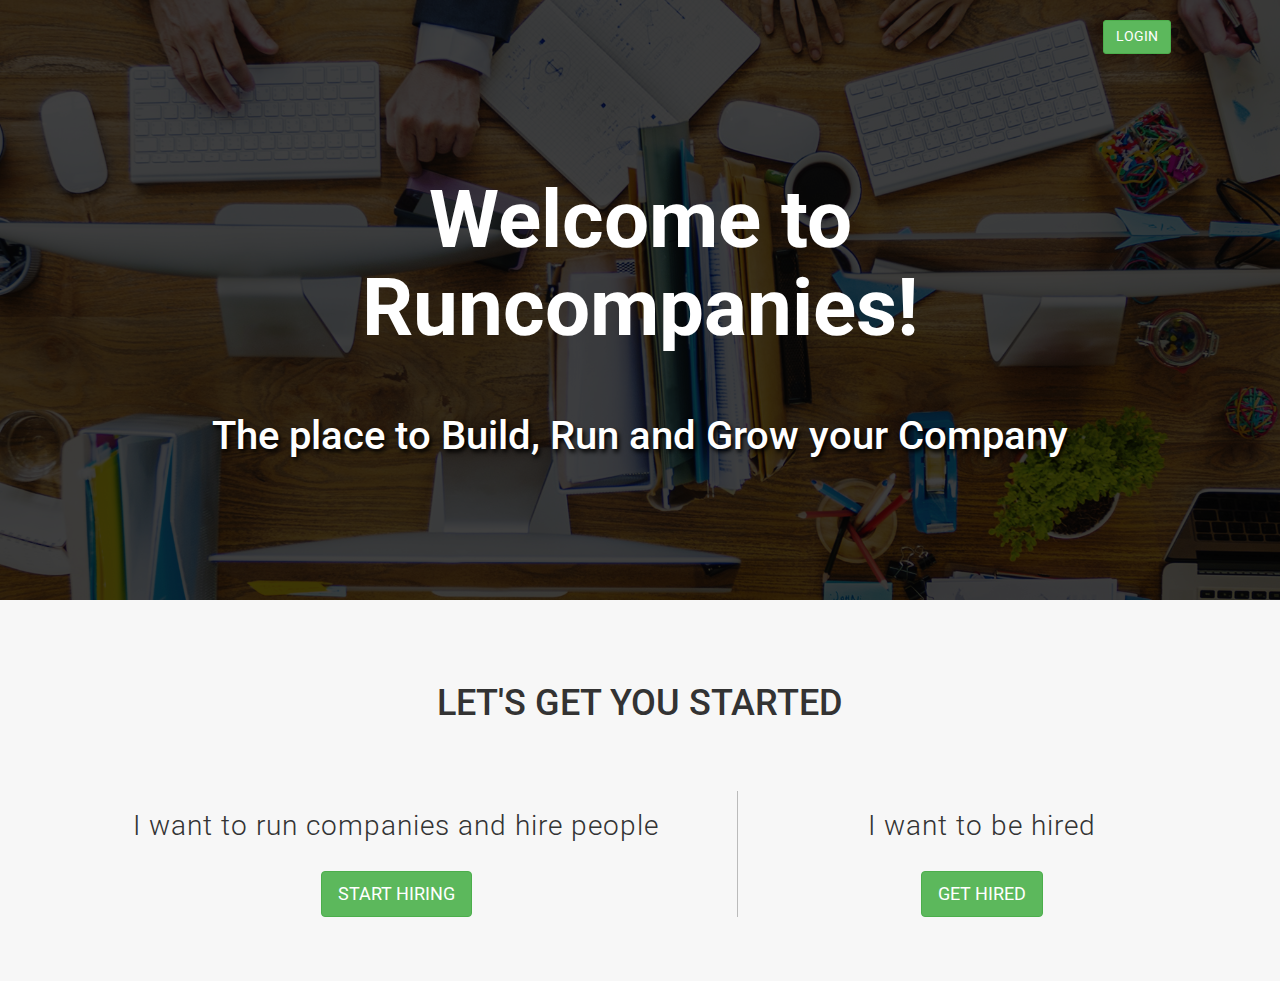
==== commit 1ee5a1f8: "adding proposals page added" ====
--- a/index.html
+++ b/index.html
@@ -46,6 +46,11 @@
     <body >
 
         <section class="herounit" data-center="background-position: 50% 0px;" data-top-bottom="background-position: 1px -100px;" data-anchor-target=".herounit">
+            <div class="row">
+                <div class="col-md-11 mtop20">
+                    <a href="javascript:;" class="btn btn-success pull-right">LOGIN</a>
+                </div>
+            </div>
             <div class="row">
                 <div class="col-md-12 text-center" data-center="opacity: 1;" data-anchor-target=".herounit h2">
                     <h2>Welcome to Runcompanies!</h2>
--- a/css/custom.css
+++ b/css/custom.css
@@ -15,7 +15,10 @@
 .pright10{padding-right: 10px;}
 .pleft5{padding-left: 5px;}
 .mleft20{margin-left: 20px;}
+.mleft10{margin-left: 10px;}
+.mtop20{margin-top: 20px;}
 .pbottom10{padding-bottom: 10px;}
+.mbottom10{margin-bottom: 10px;}
 .ptop20{padding-top: 20px;}
 .ptop65{padding-top: 65px;}
 .btn span{padding-right: 5px;}
@@ -134,7 +137,7 @@
 }
 .milestone_info h5{line-height: 20px;}
 /*timsheet page*/
-#addtimesheet .modal-dialog, #editTask .modal-dialog,#addTask .modal-dialog, #addBidRequest .modal-dialog {
+#addtimesheet .modal-dialog, #editTask .modal-dialog,#addTask .modal-dialog, #addBidRequest .modal-dialog, #taskDetails .modal-dialog {
     width: 75%;
     margin: 30px auto;
 }
@@ -148,7 +151,7 @@
 
 /*----NEW BID REQUEST.HTML ----*/
 .newbidrequest_section {}
-.newbidrequest_section .panel_left_title{
+.panel_left_title{
     font-size: 20px;
     text-decoration: underline;
     font-weight: bold;
@@ -156,5 +159,14 @@
     color: #EF4238;
 }
 
-/*NEW BID REQUEST_CONFIRMATION.HTML*/
-.ptop_rightsection{padding-top: 72px;}+/*--------NEW BID REQUEST_CONFIRMATION.HTML----------*/
+.ptop_rightsection{padding-top: 72px;}
+
+/*-----ProposalsDetails.html-------*/
+.projectDetailsBtn{float: right;margin-top: -25px;}
+
+
+/*MEDIA QUERIES*/
+@media all and (max-width:640px){
+  .skrollable h2{font-size: 30px;}
+}